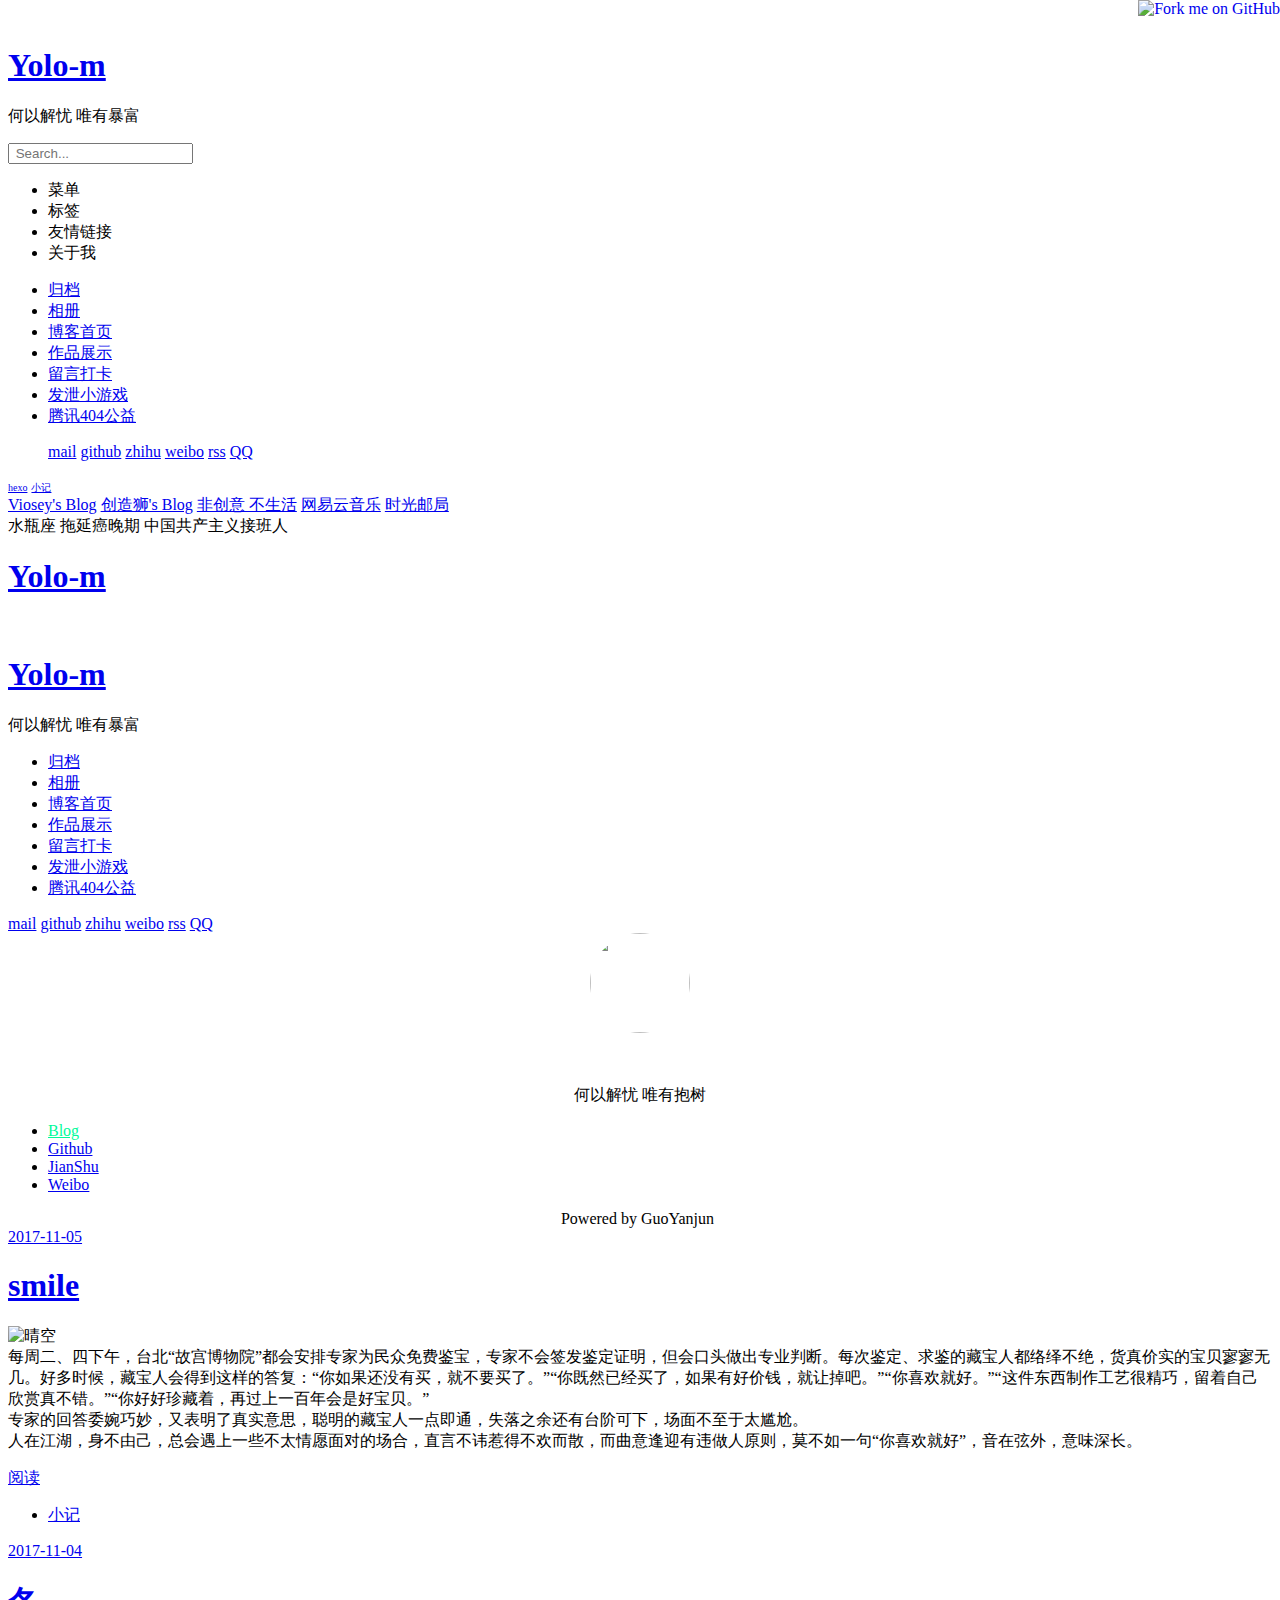
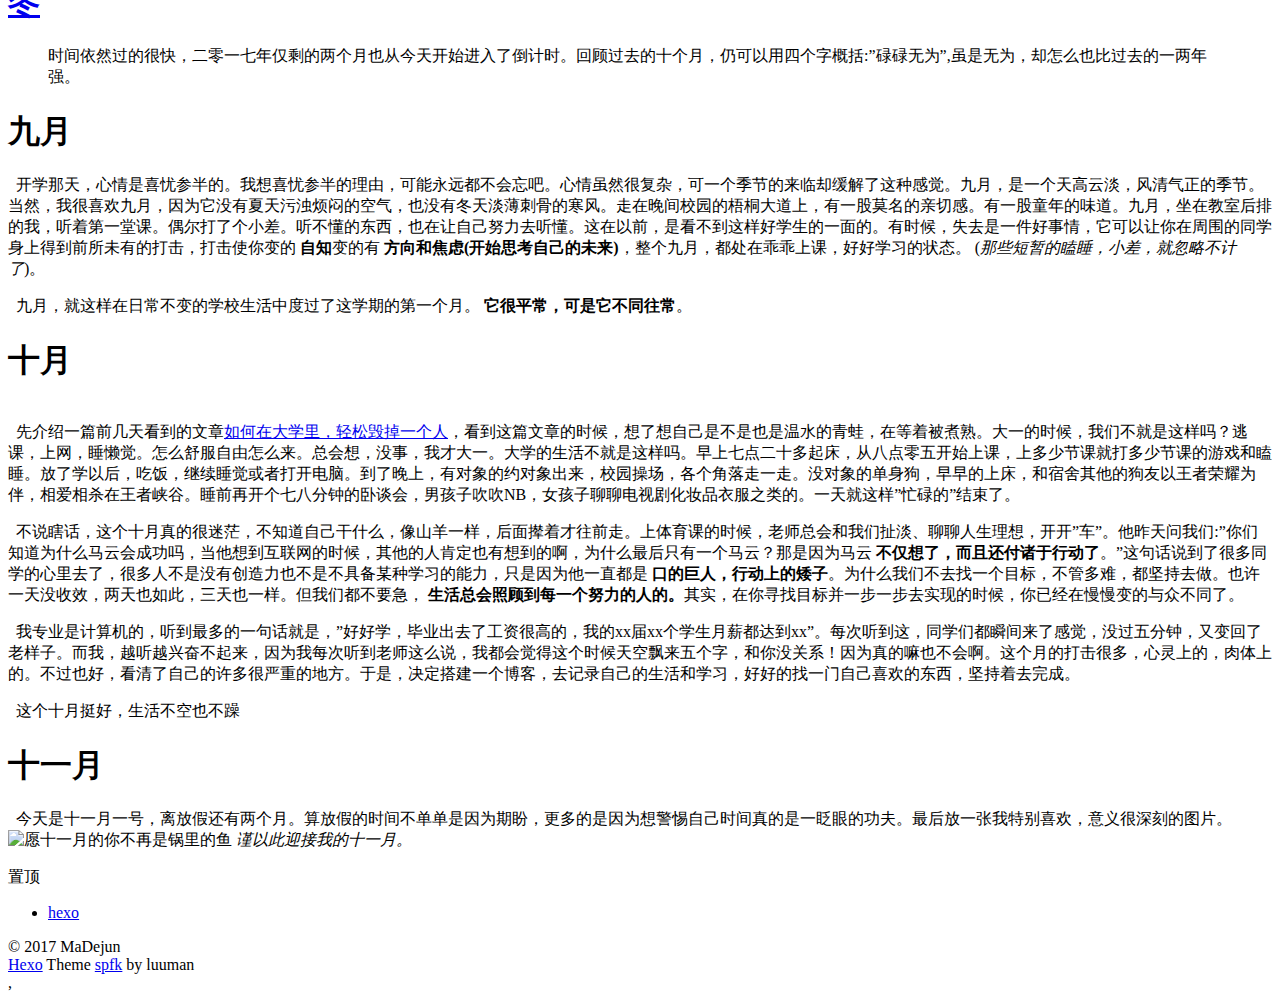
==== index.html @ b73e5fde "Site updated: 2017-11-06 14:10:51" ====
<!DOCTYPE html>
<html>
<head>
  <meta charset="utf-8">
  
  <title>MaDejun</title>
  <meta name="viewport" content="width=device-width, initial-scale=1, maximum-scale=1">
  <meta name="description" content="何以解忧 唯有暴富">
<meta property="og:type" content="website">
<meta property="og:title" content="MaDejun">
<meta property="og:url" content="https://www.madejun.top/index.html">
<meta property="og:site_name" content="MaDejun">
<meta property="og:description" content="何以解忧 唯有暴富">
<meta property="og:locale" content="zh-Hans">
<meta name="twitter:card" content="summary">
<meta name="twitter:title" content="MaDejun">
<meta name="twitter:description" content="何以解忧 唯有暴富">
  
    <link rel="alternative" href="/atom.xml" title="MaDejun" type="application/atom+xml">
  
  
    <link rel="icon" href="/img/favicon1.ico">
  
  
      <link rel="stylesheet" href="//cdn.bootcss.com/animate.css/3.5.0/animate.min.css">
  
  <link rel="stylesheet" href="/css/style.css">
  <link rel="stylesheet" href="/font-awesome/css/font-awesome.min.css">
  <link rel="apple-touch-icon" href="/apple-touch-icon.png">
  
    
    
  
  
      <link rel="stylesheet" href="/fancybox/jquery.fancybox.css">
  
  <!-- 加载特效 -->
    <script src="/js/pace.js"></script>
    <link href="/css/pace/pace-theme-flash.css" rel="stylesheet" />
    
    <style>
    .pace .pace-progress {
        background: #F0E68C; /*进度条颜色*/
        height: 3px;
    }
    .pace .pace-progress-inner {
         box-shadow: 0 0 10px #1E92FB, 0 0 5px     #1E92FB; /*阴影颜色*/
    }
    .pace .pace-activity {
        border-top-color: #1E92FB;    /*上边框颜色*/
        border-left-color: #1E92FB;    /*左边框颜色*/
    }
</style>
   <!-- 检测网络 -->
   <script src="//cdn.bootcss.com/offline-js/0.7.14/offline.min.js"></script>
<link href="//cdn.bootcss.com/offline-js/0.7.14/themes/offline-language-english.css" rel="stylesheet"/>
<link href="//cdn.bootcss.com/offline-js/0.7.14/themes/offline-theme-chrome.css" rel="stylesheet"/>


  <script>

      var yiliaConfig = {
          rootUrl: '/',
          fancybox: true,
          animate: true,
          isHome: true,
          isPost: false,
          isArchive: false,
          isTag: false,
          isCategory: false,
          open_in_new: false
      }
  </script>
</head>
<body>
<script type="text/javascript" src="//7u2ss1.com1.z0.glb.clouddn.com/love.js"></script>
  <div id="container">
    <div class="left-col">
    <div class="overlay"></div>
<div class="intrude-less">
    <header id="header" class="inner">
        <a href="/" class="profilepic">
            
            <img lazy-src="/img/tuzi.jpg" class="js-avatar">
            
        </a>

        <hgroup>
          <h1 class="header-author"><a href="/" title="Hi Yolo-m">Yolo-m</a></h1>
        </hgroup>

        
        <p class="header-subtitle">何以解忧 唯有暴富</p>
        
        




        
            <form>
                <input type="text" class="st-default-search-input search" id="search" placeholder=" Search...">





            </form>
        
        
            <div id="switch-btn" class="switch-btn">
                <div class="icon">
                    <div class="icon-ctn">
                        <div class="icon-wrap icon-house" data-idx="0">
                            <div class="birdhouse"></div>
                            <div class="birdhouse_holes"></div>
                        </div>
                        <div class="icon-wrap icon-ribbon hide" data-idx="1">
                            <div class="ribbon"></div>
                        </div>
                        
                        <div class="icon-wrap icon-link hide" data-idx="2">
                            <div class="loopback_l"></div>
                            <div class="loopback_r"></div>
                        </div>
                        
                       
                        
                        <div class="icon-wrap icon-me hide" data-idx="3">
                            <div class="user"></div>
                            <div class="shoulder"></div>
                        </div>
                        
                       
                    </div>
                    
                </div>
                <div class="tips-box hide">
                    <div class="tips-arrow"></div>
                    <ul class="tips-inner">
                        <li>菜单</li>
                        <li>标签</li>
                        

                        
                        <li>友情链接</li>
                        
                        
                        <li>关于我</li>
                         
                      
                         
                    </ul>
                </div>
            </div>
        

        <div id="switch-area" class="switch-area">
            <div class="switch-wrap">
                <section class="switch-part switch-part1">
                    <nav class="header-menu">
                        <ul>
                        
                            <li><a href="/tags">归档</a></li>
                        
                            <li><a href="/photos">相册</a></li>
                        
                            <li><a href="//www.madejun.top">博客首页</a></li>
                        
                            <li><a href="/archives">作品展示</a></li>
                        
                            <li><a href="/about">留言打卡</a></li>
                        
                            <li><a href="//www.html5tricks.com/demo/jiaoben1144/index.html">发泄小游戏</a></li>
                        
                            <li><a href="/404">腾讯404公益</a></li>
                        
                        </ul>
                    </nav>
                    <nav class="header-nav">
                        <ul class="social">
                            
                                <a class="fl mail" target="_blank" href="http://mail.qq.com/cgi-bin/qm_share?t=qm_mailme&email=1510453254@qq.com" title="mail">mail</a>
                            
                                <a class="fl github" target="_blank" href="//github.com/MaDejun" title="github">github</a>
                            
                                <a class="fl zhihu" target="_blank" href="https://www.zhihu.com" title="zhihu">zhihu</a>
                            
                                <a class="fl weibo" target="_blank" href="//m.weibo.cn/5224927465" title="weibo">weibo</a>
                            
                                <a class="fl rss" target="_blank" href="/atom.xml" title="rss">rss</a>
                            
                                <a class="fl QQ" target="_blank" href="//shang.qq.com/email/stop/email_stop.html?" title="QQ">QQ</a>
                            
                        </ul>
                    </nav>
                </section>
                
                
                <section class="switch-part switch-part2">
                    <div class="widget tagcloud" id="js-tagcloud">
                        <a href="/tags/hexo/" style="font-size: 10px;">hexo</a> <a href="/tags/小记/" style="font-size: 10px;">小记</a>
                    </div>
                </section>
                
                
                
                <section class="switch-part switch-part3">
                    <div id="js-friends">
                    
                      <a target="_blank" class="main-nav-link switch-friends-link" href="https://viosey.com/">Viosey&#39;s Blog</a>
                    
                      <a target="_blank" class="main-nav-link switch-friends-link" href="http://chuangzaoshi.com/">创造狮&#39;s Blog</a>
                    
                      <a target="_blank" class="main-nav-link switch-friends-link" href="http://www.de1919.com/">非创意 不生活</a>
                    
                      <a target="_blank" class="main-nav-link switch-friends-link" href="http://music.163.com/">网易云音乐</a>
                    
                      <a target="_blank" class="main-nav-link switch-friends-link" href="http://hi2future.com/">时光邮局</a>
                    
                    </div>
                </section>
                


                
                
                <section class="switch-part switch-part4">
                
                    <div id="js-aboutme">水瓶座 拖延癌晚期 中国共产主义接班人</div>





</section>

                     
                    
                
            </div>
        </div>
    </header>                
</div>
    <script type="text/javascript">(function(){document.write(unescape('%3Cdiv id="bdcs"%3E%3C/div%3E'));var bdcs = document.createElement('script');bdcs.type = 'text/javascript';bdcs.async = true;bdcs.src = 'http://znsv.baidu.com/customer_search/api/js?sid=969961010667869913' + '&plate_url=' + encodeURIComponent(window.location.href) + '&t=' + Math.ceil(new Date()/3600000);var s = document.getElementsByTagName('script')[0];s.parentNode.insertBefore(bdcs, s);})();</script>
    </div>
    

  <div id="banner"></div>

    <div class="mid-col">

<a href="http://github.com/MaDejun/MaDejun.github.io.git"><img style="position: absolute; top: 0; right: 0; border: 0;" src="https://camo.githubusercontent.com/52760788cde945287fbb584134c4cbc2bc36f904/68747470733a2f2f73332e616d617a6f6e6177732e636f6d2f6769746875622f726962626f6e732f666f726b6d655f72696768745f77686974655f6666666666662e706e67" alt="Fork me on GitHub" data-canonical-src="https://s3.amazonaws.com/github/ribbons/forkme_right_white_ffffff.png"></a>
    
  
      <nav id="mobile-nav">
      <div class="overlay">
          <div class="slider-trigger"></div>
          <h1 class="header-author js-mobile-header hide"><a href="/" title="Me">Yolo-m</a></h1>
      </div>
    <div class="intrude-less">
        <header id="header" class="inner">
            <a href="/" class="profilepic">
                
                    <img lazy-src="/img/tuzi.jpg" class="js-avatar">
                
            </a>
            <hgroup>
              <h1 class="header-author"><a href="/" title="Me">Yolo-m</a></h1>
            </hgroup>
            
            <p class="header-subtitle">何以解忧 唯有暴富</p>
            
            <nav class="header-menu">
                <ul>
                
                    <li><a href="/tags">归档</a></li>
                
                    <li><a href="/photos">相册</a></li>
                
                    <li><a href="//www.madejun.top">博客首页</a></li>
                
                    <li><a href="/archives">作品展示</a></li>
                
                    <li><a href="/about">留言打卡</a></li>
                
                    <li><a href="//www.html5tricks.com/demo/jiaoben1144/index.html">发泄小游戏</a></li>
                
                    <li><a href="/404">腾讯404公益</a></li>
                
                <div class="clearfix"></div>
                </ul>
            </nav>
            <nav class="header-nav">
                <div class="social">
                    
                        <a class="mail" target="_blank" href="http://mail.qq.com/cgi-bin/qm_share?t=qm_mailme&email=1510453254@qq.com" title="mail">mail</a>
                    
                        <a class="github" target="_blank" href="//github.com/MaDejun" title="github">github</a>
                    
                        <a class="zhihu" target="_blank" href="https://www.zhihu.com" title="zhihu">zhihu</a>
                    
                        <a class="weibo" target="_blank" href="//m.weibo.cn/5224927465" title="weibo">weibo</a>
                    
                        <a class="rss" target="_blank" href="/atom.xml" title="rss">rss</a>
                    
                        <a class="QQ" target="_blank" href="//shang.qq.com/email/stop/email_stop.html?" title="QQ">QQ</a>
                    
                </div>
            </nav>
        </header>                
    </div>
</nav>
      <div class="body-wrap"><!DOCTYPE HTML>
<html>

	<head>
		<title>郭艳军的那些事儿</title>
		<link rel="shortcut icon" type="image/x-icon" href="favicon.ico" />
		<meta http-equiv="content-type" content="text/html; charset=utf-8" />
		<meta name="keywords" content="TinyJay, tinyjay, 郭艳军的那些事儿, 郭艳军的博客, 郭艳军, 一月筠, @一月筠" />
		<meta name="description" content="๑۩ﺴ ﺴ۩๑ 透过指尖目视锦瑟流年，邂逅一场繁华的悸动..." />
		<!--加载textillate文字特效库-->
		<link rel="stylesheet" href="assets/animate.css">
		<script src="http://code.jquery.com/jquery-1.9.1.min.js"></script>
		<script src="assets/jquery.lettering.js"></script>
		<script src="jquery.textillate.js"></script>
		<script type="text/javascript">
			$(function() {
				$('.text1').textillate({ in: { effect: 'flipInX' } });
				$('.text3').textillate({
					initialDelay: 9000,
					in: { effect: 'bounceInDown' }
				});
			})
		</script>
		<script>
			(function() {
				var bp = document.createElement('script');
				var curProtocol = window.location.protocol.split(':')[0];
				if(curProtocol === 'https') {
					bp.src = 'https://zz.bdstatic.com/linksubmit/push.js';
				} else {
					bp.src = 'http://push.zhanzhang.baidu.com/push.js';
				}
				var s = document.getElementsByTagName("script")[0];
				s.parentNode.insertBefore(bp, s);
			})();
		</script>
		<!--添加百度统计代码-->
		<script>
        var _hmt = _hmt || [];
        (function() {
            var hm = document.createElement("script");
            hm.src = "https://hm.baidu.com/hm.js?a0de0062ecc8e145d335478668581635";
            var s = document.getElementsByTagName("script")[0]; 
            s.parentNode.insertBefore(hm, s);
        })();
        </script>
		<!--[if lte IE 8]><script src="css/ie/html5shiv.js"></script><![endif]-->
		<script src="js/skel.min.js"></script>
		<script src="js/init.js"></script>
		<noscript>
			<link rel="stylesheet" href="css/skel.css" />
			<link rel="stylesheet" href="css/style.css" />
			<link rel="stylesheet" href="css/style-wide.css" />
			<link rel="stylesheet" href="css/style-noscript.css" />
		</noscript>
		<!--[if lte IE 9]><link rel="stylesheet" href="css/ie/v9.css" /><![endif]-->
		<!--[if lte IE 8]><link rel="stylesheet" href="css/ie/v8.css" /><![endif]-->
	</head>

	<body class="loading">
		<div id="wrapper">
			<div id="bg"></div>
			<div id="overlay"></div>
			<div id="main">
				<!-- Header -->
				<header id="header">
					<div align="center">
						<img src="css/images/portrait.jpg" style="width:100px; height:100px; border-radius:50%; overflow:hidden;" />
					</div>
					<!--<h2>YOLO-M</h2>-->
					<font class="text1" style="text-align: center; text-decoration: none; color: white; font: '微软雅黑'; font-size: 24px;">马德俊</font>
					<p class="text3" align="center">何以解忧 唯有抱树</p>
					<nav>
						<ul>
							<li>
								<a href="http://guoyanjun.top/blog/" class="fa  fa-pencil-square-o" style="color:mediumspringgreen"><span>Blog</span></a>
							</li>
							<li>
								<a href="https://github.com/tinyjay" class="fa fa-github"><span>Github</span></a>
							</li>
							<li>
								<a href="http://www.jianshu.com/u/b13ee6afc1e0" class="fa fa-book"><span>JianShu</span></a>
							</li>
							<li>
								<a href="http://weibo.com/1778140743" class="fa fa-weibo"><span>Weibo</span></a>
							</li>
						</ul>
					</nav>
				</header>
				<footer id="footer">
					<div style="text-align:center;">
						Powered by GuoYanjun
						<span style="float:center; margin-left: 5px;">
							<script type="text/javascript">
							var cnzz_protocol = (("https:" == document.location.protocol) ? " https://" : " http://");
							document.write(unescape("%3Cspan id='cnzz_stat_icon_1261663353'%3E%3C/span%3E%3Cscript src='" + cnzz_protocol + "s4.cnzz.com/z_stat.php%3Fid%3D1261663353%26show%3Dpic' type='text/javascript'%3E%3C/script%3E"));
						   </script>
						</span>
					</div>
				</footer>
			</div>
		</div>
	</body>

</html>


  
    <article id="post-smile" class="article article-type-post" itemscope itemprop="blogPost">
  
    <div class="article-meta">
      <a href="/2017/11/05/smile/" class="article-date">
      <time datetime="2017-11-04T19:43:56.000Z" itemprop="datePublished">2017-11-05</time>
</a>
    </div>
  
 
  <div class="article-inner">
    
      <input type="hidden" class="isFancy" />
    
    
      <header class="article-header">
        
  
    <h1 itemprop="name">
      <a class="article-title" href="/2017/11/05/smile/">smile</a>
    </h1>
  

      </header>
      
    

    <div class="article-entry" itemprop="articleBody">
      
          
          
        <p><img src="/smile/ceco.jpg" alt="晴空"><br>每周二、四下午，台北“故宫博物院”都会安排专家为民众免费鉴宝，专家不会签发鉴定证明，但会口头做出专业判断。每次鉴定、求鉴的藏宝人都络绎不绝，货真价实的宝贝寥寥无几。好多时候，藏宝人会得到这样的答复：“你如果还没有买，就不要买了。”“你既然已经买了，如果有好价钱，就让掉吧。”“你喜欢就好。”“这件东西制作工艺很精巧，留着自己欣赏真不错。”“你好好珍藏着，再过上一百年会是好宝贝。”<br>专家的回答委婉巧妙，又表明了真实意思，聪明的藏宝人一点即通，失落之余还有台阶可下，场面不至于太尴尬。<br>人在江湖，身不由己，总会遇上一些不太情愿面对的场合，直言不讳惹得不欢而散，而曲意逢迎有违做人原则，莫不如一句“你喜欢就好”，音在弦外，意味深长。</p>

      
      
    </div>
    
    <div class="article-info article-info-index">
      
      
    <div class="article-category tagcloud">
    <a class="article-category-link" href="/categories/阅读/">阅读</a>
    </div>


      
    <div class="article-tag tagcloud">
        <ul class="article-tag-list"><li class="article-tag-list-item"><a class="article-tag-list-link" href="/tags/小记/">小记</a></li></ul>
    </div>

      
      <div class="clearfix"></div>
    </div>
    
  </div>
  
</article>









  
    <article id="post-hello-world" class="article article-type-post" itemscope itemprop="blogPost">
  
    <div class="article-meta">
      <a href="/2017/11/04/hello-world/" class="article-date">
      <time datetime="2017-11-04T11:37:39.654Z" itemprop="datePublished">2017-11-04</time>
</a>
    </div>
  
 
  <div class="article-inner">
    
      <input type="hidden" class="isFancy" />
    
    
      <header class="article-header">
        
  
    <h1 itemprop="name">
      <a class="article-title" href="/2017/11/04/hello-world/">冬</a>
    </h1>
  

      </header>
      
    

    <div class="article-entry" itemprop="articleBody">
      
          
          
        <blockquote>
<p> 时间依然过的很快，二零一七年仅剩的两个月也从今天开始进入了倒计时。回顾过去的十个月，仍可以用四个字概括:”碌碌无为”,虽是无为，却怎么也比过去的一两年强。</p>
</blockquote>
<h1 id="九月"><a href="#九月" class="headerlink" title="九月"></a>九月</h1><p>&nbsp;&nbsp;开学那天，心情是喜忧参半的。我想喜忧参半的理由，可能永远都不会忘吧。心情虽然很复杂，可一个季节的来临却缓解了这种感觉。九月，是一个天高云淡，风清气正的季节。当然，我很喜欢九月，因为它没有夏天污浊烦闷的空气，也没有冬天淡薄刺骨的寒风。走在晚间校园的梧桐大道上，有一股莫名的亲切感。有一股童年的味道。九月，坐在教室后排的我，听着第一堂课。偶尔打了个小差。听不懂的东西，也在让自己努力去听懂。这在以前，是看不到这样好学生的一面的。有时候，失去是一件好事情，它可以让你在周围的同学身上得到前所未有的打击，打击使你变的 <strong>自知</strong>变的有 <strong>方向和焦虑(开始思考自己的未来)</strong>，整个九月，都处在乖乖上课，好好学习的状态。 (<em>那些短暂的瞌睡，小差，就忽略不计了</em>)。</p>
<p>&nbsp;&nbsp;九月，就这样在日常不变的学校生活中度过了这学期的第一个月。 <strong>它很平常，可是它不同往常</strong>。</p>
<h1 id="十月"><a href="#十月" class="headerlink" title="十月"></a>十月</h1><p>&nbsp;&nbsp;<img src="http://i4.bvimg.com/567954/64ae23986ae40557t.jpg" alt=""><br>&nbsp;&nbsp;先介绍一篇前几天看到的文章<a href="http://www.jianshu.com/p/3adc067e1fe2" target="_blank" rel="external">如何在大学里，轻松毁掉一个人</a>，看到这篇文章的时候，想了想自己是不是也是温水的青蛙，在等着被煮熟。大一的时候，我们不就是这样吗？逃课，上网，睡懒觉。怎么舒服自由怎么来。总会想，没事，我才大一。大学的生活不就是这样吗。早上七点二十多起床，从八点零五开始上课，上多少节课就打多少节课的游戏和瞌睡。放了学以后，吃饭，继续睡觉或者打开电脑。到了晚上，有对象的约对象出来，校园操场，各个角落走一走。没对象的单身狗，早早的上床，和宿舍其他的狗友以王者荣耀为伴，相爱相杀在王者峡谷。睡前再开个七八分钟的卧谈会，男孩子吹吹NB，女孩子聊聊电视剧化妆品衣服之类的。一天就这样”忙碌的”结束了。</p>
<p>&nbsp;&nbsp;不说瞎话，这个十月真的很迷茫，不知道自己干什么，像山羊一样，后面撵着才往前走。上体育课的时候，老师总会和我们扯淡、聊聊人生理想，开开”车”。他昨天问我们:”你们知道为什么马云会成功吗，当他想到互联网的时候，其他的人肯定也有想到的啊，为什么最后只有一个马云？那是因为马云 <strong>不仅想了，而且还付诸于行动了</strong>。”这句话说到了很多同学的心里去了，很多人不是没有创造力也不是不具备某种学习的能力，只是因为他一直都是 <strong>口的巨人，行动上的矮子</strong>。为什么我们不去找一个目标，不管多难，都坚持去做。也许一天没收效，两天也如此，三天也一样。但我们都不要急， <strong>生活总会照顾到每一个努力的人的。</strong>其实，在你寻找目标并一步一步去实现的时候，你已经在慢慢变的与众不同了。</p>
<p>&nbsp;&nbsp;我专业是计算机的，听到最多的一句话就是，”好好学，毕业出去了工资很高的，我的xx届xx个学生月薪都达到xx”。每次听到这，同学们都瞬间来了感觉，没过五分钟，又变回了老样子。而我，越听越兴奋不起来，因为我每次听到老师这么说，我都会觉得这个时候天空飘来五个字，和你没关系！因为真的嘛也不会啊。这个月的打击很多，心灵上的，肉体上的。不过也好，看清了自己的许多很严重的地方。于是，决定搭建一个博客，去记录自己的生活和学习，好好的找一门自己喜欢的东西，坚持着去完成。</p>
<p>&nbsp;&nbsp;这个十月挺好，生活不空也不躁</p>
<h1 id="十一月"><a href="#十一月" class="headerlink" title="十一月"></a>十一月</h1><p>&nbsp;&nbsp;今天是十一月一号，离放假还有两个月。算放假的时间不单单是因为期盼，更多的是因为想警惕自己时间真的是一眨眼的功夫。最后放一张我特别喜欢，意义很深刻的图片。<img src="http://i2.bvimg.com/567954/18bf2b9ab5bda429t.jpg" alt="愿十一月的你不再是锅里的鱼">  <em>谨以此迎接我的十一月。</em></p>

      
      
    </div>
    
    <div class="article-info article-info-index">
      
        <div class="article-pop-out tagcloud">
          <a class="">置顶</a>
        </div>
      
      

      
    <div class="article-tag tagcloud">
        <ul class="article-tag-list"><li class="article-tag-list-item"><a class="article-tag-list-link" href="/tags/hexo/">hexo</a></li></ul>
    </div>

      
      <div class="clearfix"></div>
    </div>
    
  </div>
  
</article>









  
  

</div>
      <footer id="footer">
<script src="https://api.i-meto.com/music/player.js"></script>

    <div class="outer">
        <div id="footer-info">
            <div class="footer-left">
                &copy; 2017 MaDejun
            </div>
            <div class="footer-right">
                <a href="http://hexo.io/" target="_blank">Hexo</a>  Theme <a href="https://github.com/luuman/hexo-theme-spfk" target="_blank">spfk</a> by luuman
            </div>
        </div>
        
            <div class="visit">
                
                    <span id="busuanzi_container_site_pv" style='display:none'>
                        <span id="site-visit" >贵客到访量: 
                            <span id="busuanzi_value_site_uv"></span>
                        </span>
                    </span>
                
                
                    <span>, </span>
                
                
                    <span id="busuanzi_container_page_pv" style='display:none'>
                        <span id="page-visit">本页阅读量: 
                            <span id="busuanzi_value_page_pv"></span>
                        </span>
                    </span>
                  
                
            </div>
        
    </div>
</footer>

    </div>

    <script src="https://7.url.cn/edu/jslib/comb/require-2.1.6,jquery-1.9.1.min.js"></script>
<script src="/js/main.js"></script>

    <script>
        $(document).ready(function() {
            var backgroundnum = 10;
            var backgroundimg = "url(/background/bg-x.jpg)".replace(/x/gi, Math.ceil(Math.random() * backgroundnum));
            $("#mobile-nav").css({"background-image": backgroundimg,"background-size": "cover","background-position": "center"});
            $(".left-col").css({"background-image": backgroundimg,"background-size": "cover","background-position": "center"});
        })
    </script>





<script>
var _hmt = _hmt || [];
(function() {
  var hm = document.createElement("script");
  hm.src = "https://hm.baidu.com/hm.js?589186f5ff22c8eca44df4da1325eccb";
  var s = document.getElementsByTagName("script")[0]; 
  s.parentNode.insertBefore(hm, s);
})();
</script>


<script type="text/x-mathjax-config">
MathJax.Hub.Config({
    tex2jax: {
        inlineMath: [ ['$','$'], ["\\(","\\)"]  ],
        processEscapes: true,
        skipTags: ['script', 'noscript', 'style', 'textarea', 'pre', 'code']
    }
});

MathJax.Hub.Queue(function() {
    var all = MathJax.Hub.getAllJax(), i;
    for(i=0; i < all.length; i += 1) {
        all[i].SourceElement().parentNode.className += ' has-jax';                 
    }       
});
</script>

<script type="text/javascript" src="https://cdn.mathjax.org/mathjax/latest/MathJax.js?config=TeX-AMS-MML_HTMLorMML">
</script>


<div class="scroll" id="scroll">
    <a href="#"><i class="fa fa-arrow-up"></i></a>
    <a href="#comments"><i class="fa fa-comments-o"></i></a>
    <a href="#footer"><i class="fa fa-arrow-down"></i></a>
</div>
<script>
    $(document).ready(function() {
        if ($("#comments").length < 1) {
            $("#scroll > a:nth-child(2)").hide();
        };
    })
</script>

<script async src="https://dn-lbstatics.qbox.me/busuanzi/2.3/busuanzi.pure.mini.js">
</script>

  <script language="javascript">
    $(function() {
        $("a[title]").each(function() {
            var a = $(this);
            var title = a.attr('title');
            if (title == undefined || title == "") return;
            a.data('title', title).removeAttr('title').hover(

            function() {
                var offset = a.offset();
                $("<div id=\"anchortitlecontainer\"></div>").appendTo($("body")).html(title).css({
                    top: offset.top - a.outerHeight() - 15,
                    left: offset.left + a.outerWidth()/2 + 1
                }).fadeIn(function() {
                    var pop = $(this);
                    setTimeout(function() {
                        pop.remove();
                    }, pop.text().length * 800);
                });
            }, function() {
                $("#anchortitlecontainer").remove();
            });
        });
    });
</script>


    <script type="text/javascript">
      window.onload = function(){
        document.getElementById("search").onclick = function(){
            console.log("search")
            search();
        }
      }
      function search(){
        (function(w,d,t,u,n,s,e){w['SwiftypeObject']=n;w[n]=w[n]||function(){
        (w[n].q=w[n].q||[]).push(arguments);};s=d.createElement(t);
        e=d.getElementsByTagName(t)[0];s.async=1;s.src=u;e.parentNode.insertBefore(s,e);
        })(window,document,'script','//s.swiftypecdn.com/install/v2/st.js','_st');

        _st('install','A1Pz-LKMXbrzcFg2FWi6','2.0.0');
      }
    </script>



  </div>

</body>
</html>
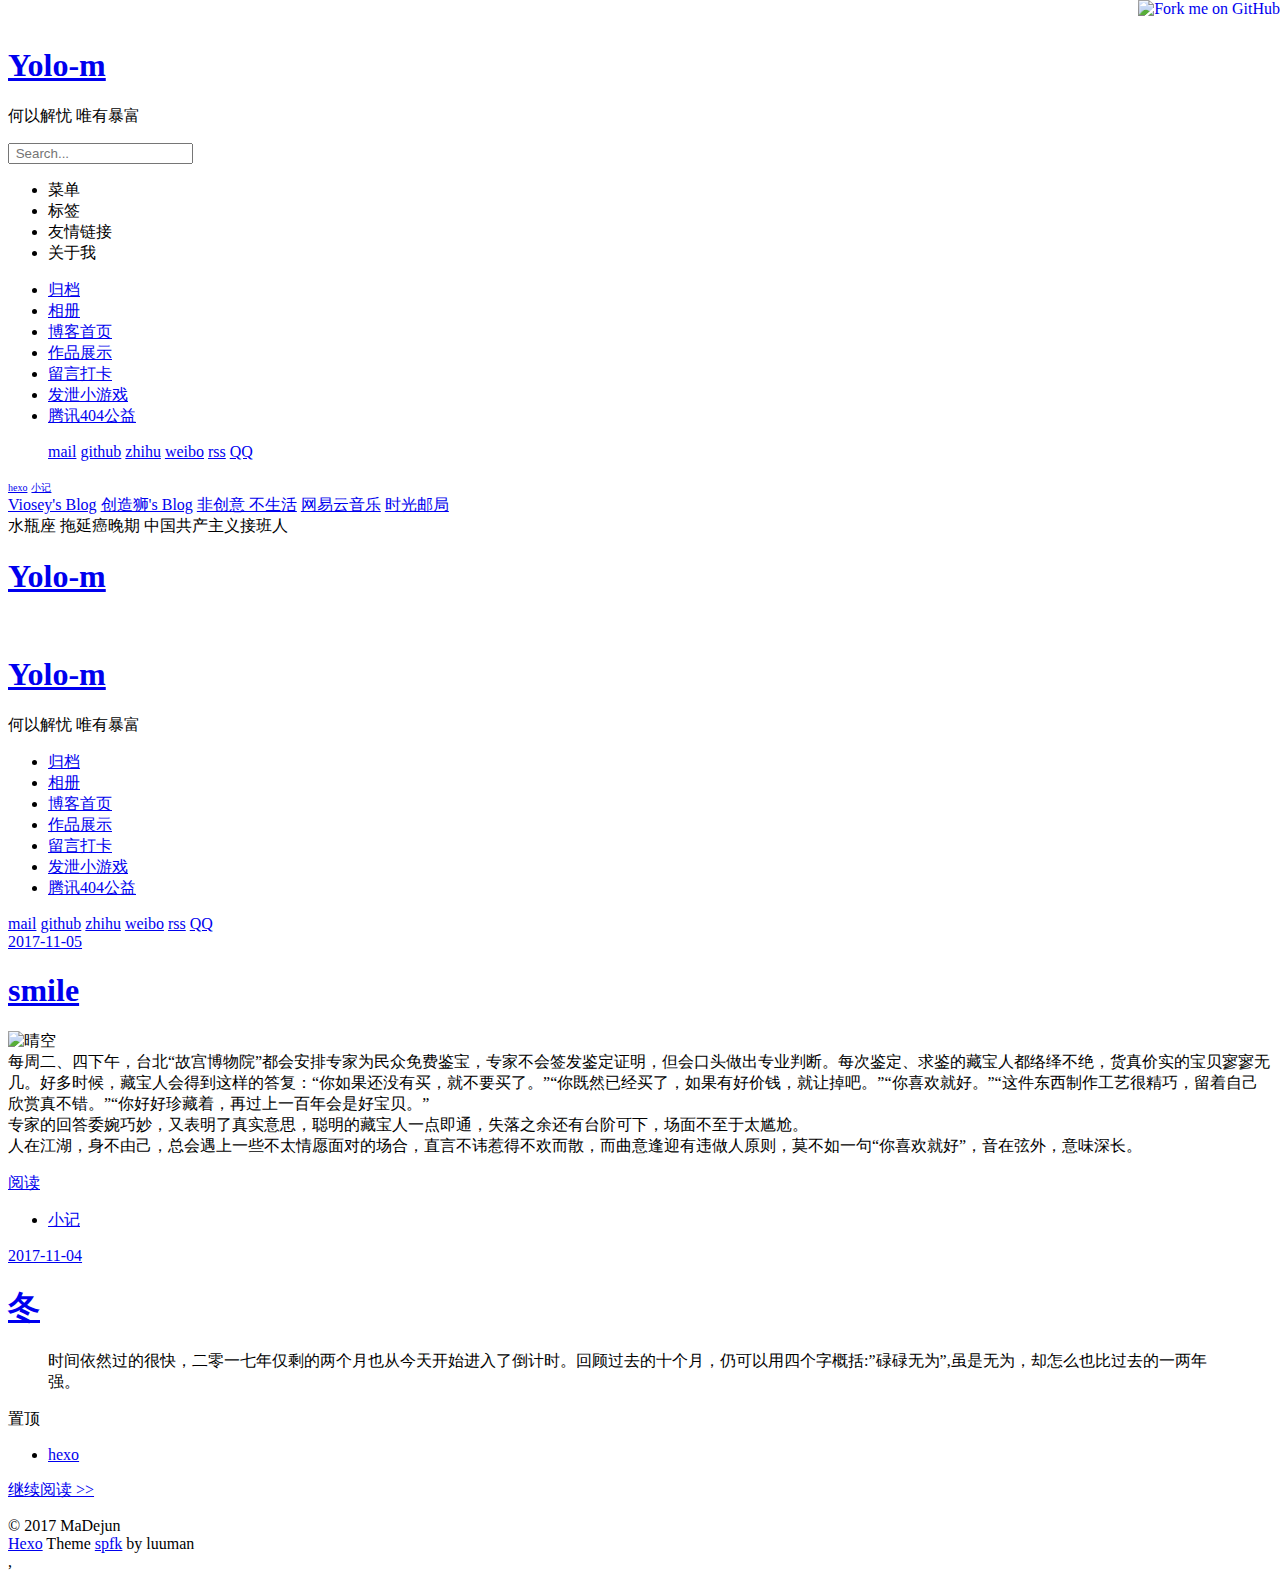
==== commit 755acd52: "Site updated: 2017-11-06 20:59:23" ====
--- a/index.html
+++ b/index.html
@@ -179,6 +179,7 @@
                     </nav>
                     <nav class="header-nav">
                         <ul class="social">
+                       <a class="fa 简书" href="http://www.jianshu.com/u/b13ee6afc1e0" title="简书" target="_blank"></a>
                             
                                 <a class="fl mail" target="_blank" href="http://mail.qq.com/cgi-bin/qm_share?t=qm_mailme&email=1510453254@qq.com" title="mail">mail</a>
                             
@@ -311,113 +312,7 @@
         </header>                
     </div>
 </nav>
-      <div class="body-wrap"><!DOCTYPE HTML>
-<html>
-
-	<head>
-		<title>郭艳军的那些事儿</title>
-		<link rel="shortcut icon" type="image/x-icon" href="favicon.ico" />
-		<meta http-equiv="content-type" content="text/html; charset=utf-8" />
-		<meta name="keywords" content="TinyJay, tinyjay, 郭艳军的那些事儿, 郭艳军的博客, 郭艳军, 一月筠, @一月筠" />
-		<meta name="description" content="๑۩ﺴ ﺴ۩๑ 透过指尖目视锦瑟流年，邂逅一场繁华的悸动..." />
-		<!--加载textillate文字特效库-->
-		<link rel="stylesheet" href="assets/animate.css">
-		<script src="http://code.jquery.com/jquery-1.9.1.min.js"></script>
-		<script src="assets/jquery.lettering.js"></script>
-		<script src="jquery.textillate.js"></script>
-		<script type="text/javascript">
-			$(function() {
-				$('.text1').textillate({ in: { effect: 'flipInX' } });
-				$('.text3').textillate({
-					initialDelay: 9000,
-					in: { effect: 'bounceInDown' }
-				});
-			})
-		</script>
-		<script>
-			(function() {
-				var bp = document.createElement('script');
-				var curProtocol = window.location.protocol.split(':')[0];
-				if(curProtocol === 'https') {
-					bp.src = 'https://zz.bdstatic.com/linksubmit/push.js';
-				} else {
-					bp.src = 'http://push.zhanzhang.baidu.com/push.js';
-				}
-				var s = document.getElementsByTagName("script")[0];
-				s.parentNode.insertBefore(bp, s);
-			})();
-		</script>
-		<!--添加百度统计代码-->
-		<script>
-        var _hmt = _hmt || [];
-        (function() {
-            var hm = document.createElement("script");
-            hm.src = "https://hm.baidu.com/hm.js?a0de0062ecc8e145d335478668581635";
-            var s = document.getElementsByTagName("script")[0]; 
-            s.parentNode.insertBefore(hm, s);
-        })();
-        </script>
-		<!--[if lte IE 8]><script src="css/ie/html5shiv.js"></script><![endif]-->
-		<script src="js/skel.min.js"></script>
-		<script src="js/init.js"></script>
-		<noscript>
-			<link rel="stylesheet" href="css/skel.css" />
-			<link rel="stylesheet" href="css/style.css" />
-			<link rel="stylesheet" href="css/style-wide.css" />
-			<link rel="stylesheet" href="css/style-noscript.css" />
-		</noscript>
-		<!--[if lte IE 9]><link rel="stylesheet" href="css/ie/v9.css" /><![endif]-->
-		<!--[if lte IE 8]><link rel="stylesheet" href="css/ie/v8.css" /><![endif]-->
-	</head>
-
-	<body class="loading">
-		<div id="wrapper">
-			<div id="bg"></div>
-			<div id="overlay"></div>
-			<div id="main">
-				<!-- Header -->
-				<header id="header">
-					<div align="center">
-						<img src="css/images/portrait.jpg" style="width:100px; height:100px; border-radius:50%; overflow:hidden;" />
-					</div>
-					<!--<h2>YOLO-M</h2>-->
-					<font class="text1" style="text-align: center; text-decoration: none; color: white; font: '微软雅黑'; font-size: 24px;">马德俊</font>
-					<p class="text3" align="center">何以解忧 唯有抱树</p>
-					<nav>
-						<ul>
-							<li>
-								<a href="http://guoyanjun.top/blog/" class="fa  fa-pencil-square-o" style="color:mediumspringgreen"><span>Blog</span></a>
-							</li>
-							<li>
-								<a href="https://github.com/tinyjay" class="fa fa-github"><span>Github</span></a>
-							</li>
-							<li>
-								<a href="http://www.jianshu.com/u/b13ee6afc1e0" class="fa fa-book"><span>JianShu</span></a>
-							</li>
-							<li>
-								<a href="http://weibo.com/1778140743" class="fa fa-weibo"><span>Weibo</span></a>
-							</li>
-						</ul>
-					</nav>
-				</header>
-				<footer id="footer">
-					<div style="text-align:center;">
-						Powered by GuoYanjun
-						<span style="float:center; margin-left: 5px;">
-							<script type="text/javascript">
-							var cnzz_protocol = (("https:" == document.location.protocol) ? " https://" : " http://");
-							document.write(unescape("%3Cspan id='cnzz_stat_icon_1261663353'%3E%3C/span%3E%3Cscript src='" + cnzz_protocol + "s4.cnzz.com/z_stat.php%3Fid%3D1261663353%26show%3Dpic' type='text/javascript'%3E%3C/script%3E"));
-						   </script>
-						</span>
-					</div>
-				</footer>
-			</div>
-		</div>
-	</body>
-
-</html>
-
-
+      <div class="body-wrap">
   
     <article id="post-smile" class="article article-type-post" itemscope itemprop="blogPost">
   
@@ -432,6 +327,8 @@
     
       <input type="hidden" class="isFancy" />
     
+
+
     
       <header class="article-header">
         
@@ -442,6 +339,7 @@
   
 
       </header>
+
       
     
 
@@ -498,6 +396,8 @@
     
       <input type="hidden" class="isFancy" />
     
+
+
     
       <header class="article-header">
         
@@ -508,24 +408,17 @@
   
 
       </header>
+
       
     
 
     <div class="article-entry" itemprop="articleBody">
       
           
+              <blockquote>
+<p>时间依然过的很快，二零一七年仅剩的两个月也从今天开始进入了倒计时。回顾过去的十个月，仍可以用四个字概括:”碌碌无为”,虽是无为，却怎么也比过去的一两年强。</p>
+</blockquote>
           
-        <blockquote>
-<p> 时间依然过的很快，二零一七年仅剩的两个月也从今天开始进入了倒计时。回顾过去的十个月，仍可以用四个字概括:”碌碌无为”,虽是无为，却怎么也比过去的一两年强。</p>
-</blockquote>
-<h1 id="九月"><a href="#九月" class="headerlink" title="九月"></a>九月</h1><p>&nbsp;&nbsp;开学那天，心情是喜忧参半的。我想喜忧参半的理由，可能永远都不会忘吧。心情虽然很复杂，可一个季节的来临却缓解了这种感觉。九月，是一个天高云淡，风清气正的季节。当然，我很喜欢九月，因为它没有夏天污浊烦闷的空气，也没有冬天淡薄刺骨的寒风。走在晚间校园的梧桐大道上，有一股莫名的亲切感。有一股童年的味道。九月，坐在教室后排的我，听着第一堂课。偶尔打了个小差。听不懂的东西，也在让自己努力去听懂。这在以前，是看不到这样好学生的一面的。有时候，失去是一件好事情，它可以让你在周围的同学身上得到前所未有的打击，打击使你变的 <strong>自知</strong>变的有 <strong>方向和焦虑(开始思考自己的未来)</strong>，整个九月，都处在乖乖上课，好好学习的状态。 (<em>那些短暂的瞌睡，小差，就忽略不计了</em>)。</p>
-<p>&nbsp;&nbsp;九月，就这样在日常不变的学校生活中度过了这学期的第一个月。 <strong>它很平常，可是它不同往常</strong>。</p>
-<h1 id="十月"><a href="#十月" class="headerlink" title="十月"></a>十月</h1><p>&nbsp;&nbsp;<img src="http://i4.bvimg.com/567954/64ae23986ae40557t.jpg" alt=""><br>&nbsp;&nbsp;先介绍一篇前几天看到的文章<a href="http://www.jianshu.com/p/3adc067e1fe2" target="_blank" rel="external">如何在大学里，轻松毁掉一个人</a>，看到这篇文章的时候，想了想自己是不是也是温水的青蛙，在等着被煮熟。大一的时候，我们不就是这样吗？逃课，上网，睡懒觉。怎么舒服自由怎么来。总会想，没事，我才大一。大学的生活不就是这样吗。早上七点二十多起床，从八点零五开始上课，上多少节课就打多少节课的游戏和瞌睡。放了学以后，吃饭，继续睡觉或者打开电脑。到了晚上，有对象的约对象出来，校园操场，各个角落走一走。没对象的单身狗，早早的上床，和宿舍其他的狗友以王者荣耀为伴，相爱相杀在王者峡谷。睡前再开个七八分钟的卧谈会，男孩子吹吹NB，女孩子聊聊电视剧化妆品衣服之类的。一天就这样”忙碌的”结束了。</p>
-<p>&nbsp;&nbsp;不说瞎话，这个十月真的很迷茫，不知道自己干什么，像山羊一样，后面撵着才往前走。上体育课的时候，老师总会和我们扯淡、聊聊人生理想，开开”车”。他昨天问我们:”你们知道为什么马云会成功吗，当他想到互联网的时候，其他的人肯定也有想到的啊，为什么最后只有一个马云？那是因为马云 <strong>不仅想了，而且还付诸于行动了</strong>。”这句话说到了很多同学的心里去了，很多人不是没有创造力也不是不具备某种学习的能力，只是因为他一直都是 <strong>口的巨人，行动上的矮子</strong>。为什么我们不去找一个目标，不管多难，都坚持去做。也许一天没收效，两天也如此，三天也一样。但我们都不要急， <strong>生活总会照顾到每一个努力的人的。</strong>其实，在你寻找目标并一步一步去实现的时候，你已经在慢慢变的与众不同了。</p>
-<p>&nbsp;&nbsp;我专业是计算机的，听到最多的一句话就是，”好好学，毕业出去了工资很高的，我的xx届xx个学生月薪都达到xx”。每次听到这，同学们都瞬间来了感觉，没过五分钟，又变回了老样子。而我，越听越兴奋不起来，因为我每次听到老师这么说，我都会觉得这个时候天空飘来五个字，和你没关系！因为真的嘛也不会啊。这个月的打击很多，心灵上的，肉体上的。不过也好，看清了自己的许多很严重的地方。于是，决定搭建一个博客，去记录自己的生活和学习，好好的找一门自己喜欢的东西，坚持着去完成。</p>
-<p>&nbsp;&nbsp;这个十月挺好，生活不空也不躁</p>
-<h1 id="十一月"><a href="#十一月" class="headerlink" title="十一月"></a>十一月</h1><p>&nbsp;&nbsp;今天是十一月一号，离放假还有两个月。算放假的时间不单单是因为期盼，更多的是因为想警惕自己时间真的是一眨眼的功夫。最后放一张我特别喜欢，意义很深刻的图片。<img src="http://i2.bvimg.com/567954/18bf2b9ab5bda429t.jpg" alt="愿十一月的你不再是锅里的鱼">  <em>谨以此迎接我的十一月。</em></p>
-
       
       
     </div>
@@ -543,6 +436,10 @@
         <ul class="article-tag-list"><li class="article-tag-list-item"><a class="article-tag-list-link" href="/tags/hexo/">hexo</a></li></ul>
     </div>
 
+      
+        <p class="article-more-link">
+          <a  href="/2017/11/04/hello-world/#more">继续阅读 >></a>
+        </p>
       
       <div class="clearfix"></div>
     </div>
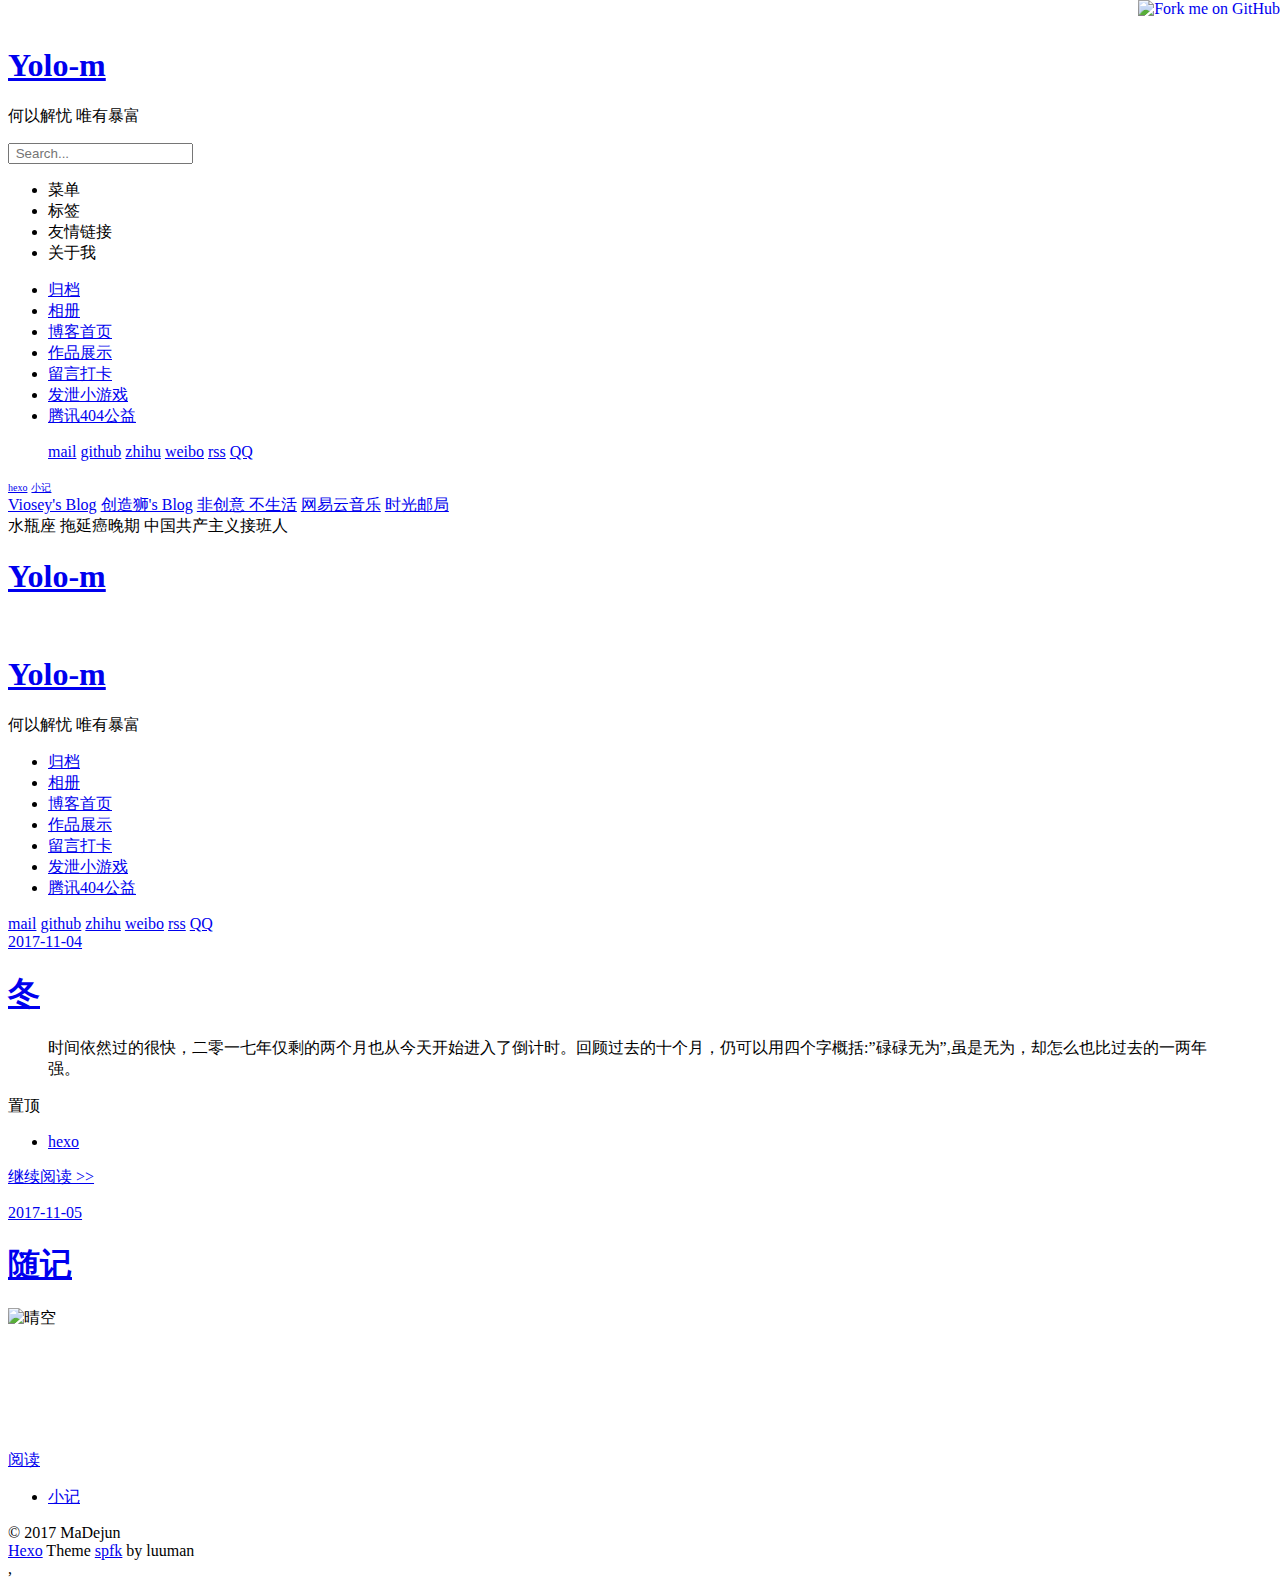
==== commit b68771fc: "Site updated: 2017-11-07 01:04:02" ====
--- a/index.html
+++ b/index.html
@@ -314,75 +314,6 @@
 </nav>
       <div class="body-wrap">
   
-    <article id="post-smile" class="article article-type-post" itemscope itemprop="blogPost">
-  
-    <div class="article-meta">
-      <a href="/2017/11/05/smile/" class="article-date">
-      <time datetime="2017-11-04T19:43:56.000Z" itemprop="datePublished">2017-11-05</time>
-</a>
-    </div>
-  
- 
-  <div class="article-inner">
-    
-      <input type="hidden" class="isFancy" />
-    
-
-
-    
-      <header class="article-header">
-        
-  
-    <h1 itemprop="name">
-      <a class="article-title" href="/2017/11/05/smile/">smile</a>
-    </h1>
-  
-
-      </header>
-
-      
-    
-
-    <div class="article-entry" itemprop="articleBody">
-      
-          
-          
-        <p><img src="/smile/ceco.jpg" alt="晴空"><br>每周二、四下午，台北“故宫博物院”都会安排专家为民众免费鉴宝，专家不会签发鉴定证明，但会口头做出专业判断。每次鉴定、求鉴的藏宝人都络绎不绝，货真价实的宝贝寥寥无几。好多时候，藏宝人会得到这样的答复：“你如果还没有买，就不要买了。”“你既然已经买了，如果有好价钱，就让掉吧。”“你喜欢就好。”“这件东西制作工艺很精巧，留着自己欣赏真不错。”“你好好珍藏着，再过上一百年会是好宝贝。”<br>专家的回答委婉巧妙，又表明了真实意思，聪明的藏宝人一点即通，失落之余还有台阶可下，场面不至于太尴尬。<br>人在江湖，身不由己，总会遇上一些不太情愿面对的场合，直言不讳惹得不欢而散，而曲意逢迎有违做人原则，莫不如一句“你喜欢就好”，音在弦外，意味深长。</p>
-
-      
-      
-    </div>
-    
-    <div class="article-info article-info-index">
-      
-      
-    <div class="article-category tagcloud">
-    <a class="article-category-link" href="/categories/阅读/">阅读</a>
-    </div>
-
-
-      
-    <div class="article-tag tagcloud">
-        <ul class="article-tag-list"><li class="article-tag-list-item"><a class="article-tag-list-link" href="/tags/小记/">小记</a></li></ul>
-    </div>
-
-      
-      <div class="clearfix"></div>
-    </div>
-    
-  </div>
-  
-</article>
-
-
-
-
-
-
-
-
-
-  
     <article id="post-hello-world" class="article article-type-post" itemscope itemprop="blogPost">
   
     <div class="article-meta">
@@ -391,7 +322,8 @@
 </a>
     </div>
   
- 
+
+  
   <div class="article-inner">
     
       <input type="hidden" class="isFancy" />
@@ -440,6 +372,76 @@
         <p class="article-more-link">
           <a  href="/2017/11/04/hello-world/#more">继续阅读 >></a>
         </p>
+      
+      <div class="clearfix"></div>
+    </div>
+    
+  </div>
+  
+</article>
+
+
+
+
+
+
+
+
+
+  
+    <article id="post-smile" class="article article-type-post" itemscope itemprop="blogPost">
+  
+    <div class="article-meta">
+      <a href="/2017/11/05/smile/" class="article-date">
+      <time datetime="2017-11-04T19:43:56.000Z" itemprop="datePublished">2017-11-05</time>
+</a>
+    </div>
+  
+
+  
+  <div class="article-inner">
+    
+      <input type="hidden" class="isFancy" />
+    
+
+
+    
+      <header class="article-header">
+        
+  
+    <h1 itemprop="name">
+      <a class="article-title" href="/2017/11/05/smile/">随记</a>
+    </h1>
+  
+
+      </header>
+
+      
+    
+
+    <div class="article-entry" itemprop="articleBody">
+      
+          
+          
+        <p><img src="/img/tuzi.jpg" alt="晴空"><br>  <font color="white">  每周二、四下午，台北“故宫博物院”都会安排专家为民众免费鉴宝，专家不会签发鉴定证明，但会口头做出专业判断。每次鉴定、求鉴的藏宝人都络绎不绝，货真价实的宝贝寥寥无几。好多时候，藏宝人会得到这样的答复：“你如果还没有买，就不要买了。”“你既然已经买了，如果有好价钱，就让掉吧。”“你喜欢就好。”“这件东西制作工艺很精巧，留着自己欣赏真不错。”“你好好珍藏着，再过上一百年会是好宝贝。”<br>专家的回答委婉巧妙，又表明了真实意思，聪明的藏宝人一点即通，失落之余还有台阶可下，场面不至于太尴尬。<br>人在江湖，身不由己，总会遇上一些不太情愿面对的场合，直言不讳惹得不欢而散，而曲意逢迎有违做人原则，莫不如一句“你喜欢就好”，音在弦外，意味深长。</font></p>
+
+      
+      
+    </div>
+    
+    <div class="article-info article-info-index">
+      
+      
+    <div class="article-category tagcloud">
+    <a class="article-category-link" href="/categories/阅读/">阅读</a>
+    </div>
+
+
+      
+    <div class="article-tag tagcloud">
+        <ul class="article-tag-list"><li class="article-tag-list-item"><a class="article-tag-list-link" href="/tags/小记/">小记</a></li></ul>
+    </div>
+
       
       <div class="clearfix"></div>
     </div>
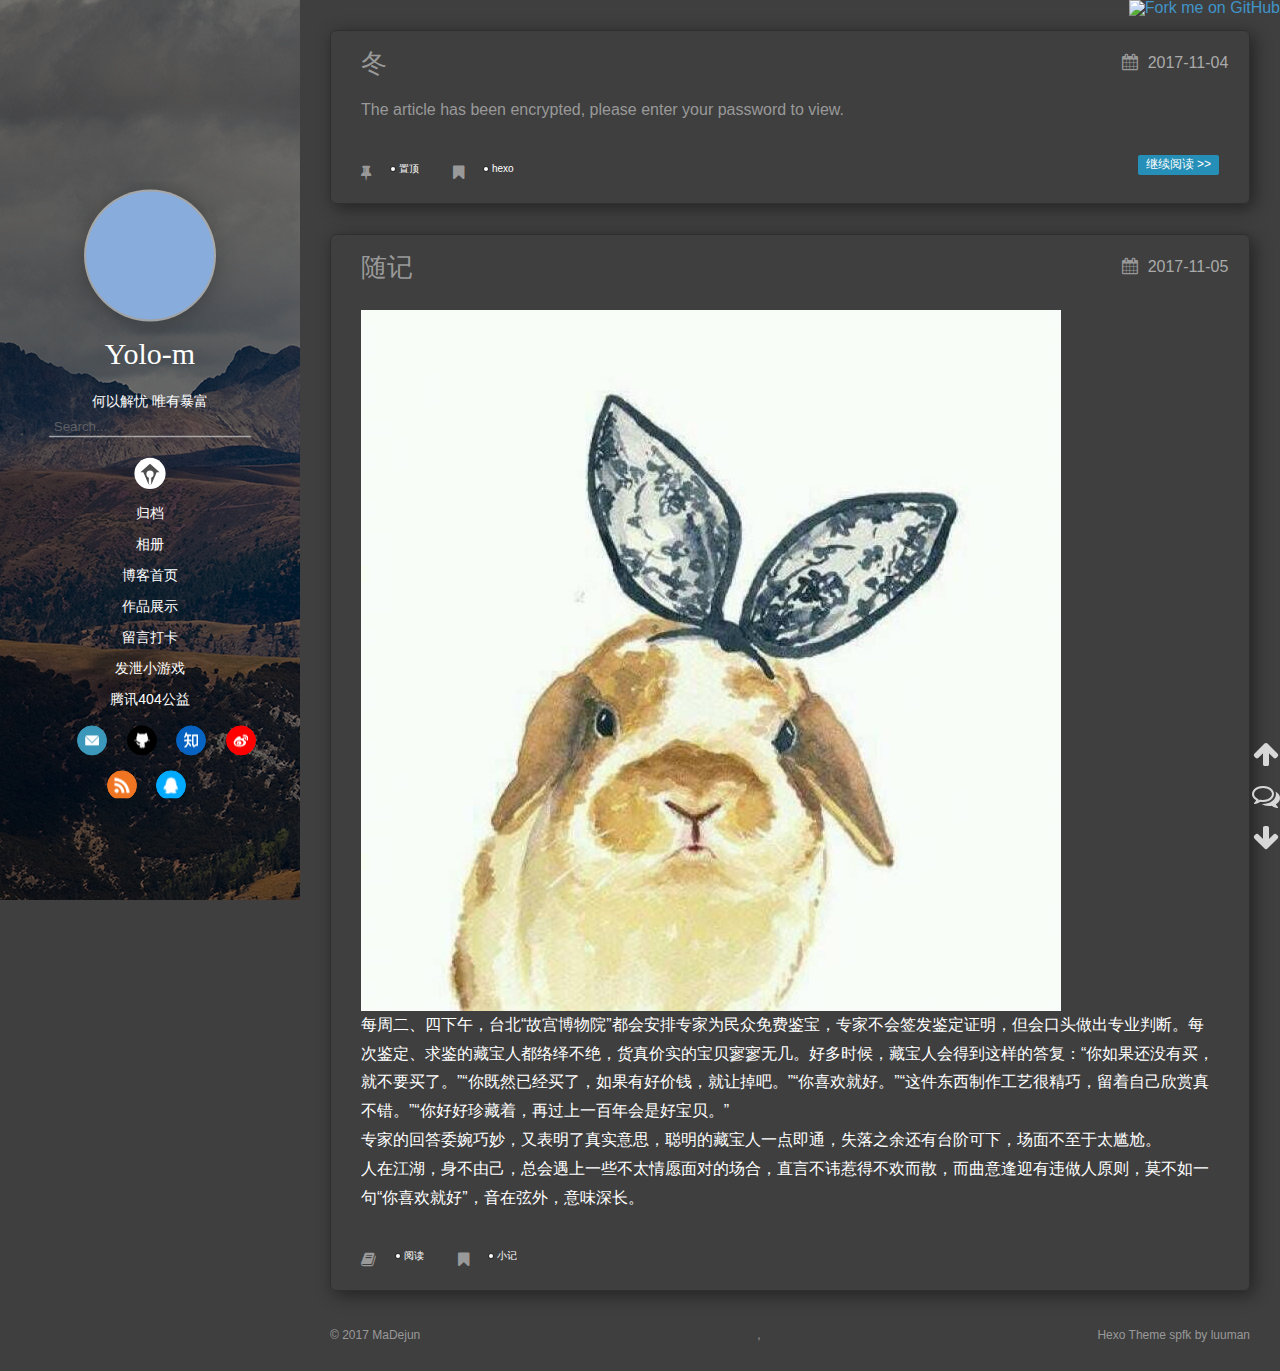
==== commit bea3d3c4: "Merge branch 'master' of github.com:MaDejun/MaDejun" ====
--- a/index.html
+++ b/index.html
@@ -347,9 +347,7 @@
     <div class="article-entry" itemprop="articleBody">
       
           
-              <blockquote>
-<p>时间依然过的很快，二零一七年仅剩的两个月也从今天开始进入了倒计时。回顾过去的十个月，仍可以用四个字概括:”碌碌无为”,虽是无为，却怎么也比过去的一两年强。</p>
-</blockquote>
+              The article has been encrypted, please enter your password to view.<br>
           
       
       
--- a/css/style.css
+++ b/css/style.css
@@ -0,0 +1,5103 @@
+body {
+  width: 100%;
+}
+body:before,
+body:after {
+  content: "";
+  display: table;
+}
+body:after {
+  clear: both;
+}
+@font-face {
+  font-family: 'FontAwesome';
+  src: url("fonts/fontawesome-webfont.eot");
+  src: url("fonts/fontawesome-webfont.eot?#iefix") format("embedded-opentype"), url("fonts/fontawesome-webfont.woff") format("woff"), url("fonts/fontawesome-webfont.ttf") format("truetype"), url("fonts/fontawesome-webfont.svgz#FontAwesomeRegular") format("svg"), url("fonts/fontawesome-webfont.svg#FontAwesomeRegular") format("svg");
+  font-weight: normal;
+  font-style: normal;
+}
+html,
+body,
+div,
+span,
+applet,
+object,
+iframe,
+h1,
+h2,
+h3,
+h4,
+h5,
+h6,
+p,
+blockquote,
+pre,
+a,
+abbr,
+acronym,
+address,
+big,
+cite,
+code,
+del,
+dfn,
+em,
+img,
+ins,
+kbd,
+q,
+s,
+samp,
+small,
+strike,
+strong,
+sub,
+sup,
+tt,
+var,
+dl,
+dt,
+dd,
+ol,
+ul,
+li,
+fieldset,
+form,
+label,
+legend,
+table,
+caption,
+tbody,
+tfoot,
+thead,
+tr,
+th,
+td {
+  margin: 0;
+  padding: 0;
+  border: 0;
+  outline: 0;
+  font-weight: inherit;
+  font-style: inherit;
+  font-family: inherit;
+  font-size: 100%;
+  vertical-align: baseline;
+}
+body {
+  line-height: 1;
+  color: #000;
+  background: #fff;
+}
+ol,
+ul {
+  list-style: none;
+}
+table {
+  border-collapse: separate;
+  border-spacing: 0;
+  vertical-align: middle;
+}
+caption,
+th,
+td {
+  text-align: left;
+  font-weight: normal;
+  vertical-align: middle;
+}
+a img {
+  border: none;
+}
+ol {
+  list-style: decimal;
+  padding-left: 20px;
+}
+ul {
+  list-style: none;
+}
+input,
+button {
+  margin: 0;
+  padding: 0;
+}
+input::-moz-focus-inner,
+button::-moz-focus-inner {
+  border: 0;
+  padding: 0;
+}
+@font-face {
+  font-family: FontAwesome;
+  font-style: normal;
+  font-weight: normal;
+  src: url("font-awesome/fonts/fontawesome-webfont.eot?v=#4.5.0");
+  src: url("font-awesome/fonts/fontawesome-webfont.eot?#iefix&v=#4.5.0") format("embedded-opentype"), url("font-awesome/fonts/fontawesome-webfont.woff?v=#4.5.0") format("woff"), url("font-awesome/fonts/fontawesome-webfont.ttf?v=#4.5.0") format("truetype"), url("font-awesome/fonts/fontawesome-webfont.svg#fontawesomeregular?v=#4.5.0") format("svg");
+}
+html,
+body,
+#container {
+  height: 100%;
+}
+body {
+  font-family: "微软雅黑", 'Microsoft JhengHei', Tahoma, Helvetica, Arial, "\5b8b\4f53", sans-serif;
+  font-size: 16px;
+  background: #3f3f3f;
+  color: #999;
+  -webkit-overflow-scrolling: touch;
+}
+::selection {
+  color: #fff;
+  background: #4094c7;
+}
+h2,
+h3,
+h4,
+h5,
+h6 {
+  font-family: Times, Georgia, serif, "Microsoft YaHei", "Hiragino Sans GB", "WenQuanYi Micro Hei", sans-serif;
+}
+h1,
+h2,
+h3 {
+  display: block;
+}
+h1 {
+  font-size: 1.5em;
+  font-family: "Segoe UI", "Lucida Grande", Verdana, "Helvetica Neue", Arial, sans-serif, "Microsoft YaHei", "Hiragino Sans GB", "WenQuanYi Micro Hei", sans-serif;
+}
+h2 {
+  font-size: 1.3em;
+}
+h3 {
+  font-size: 1.1em;
+}
+h4,
+h5,
+h6 {
+  font-size: 1em;
+}
+a {
+  text-decoration: none;
+  outline-width: 0;
+  color: #4094c7;
+  outline: none;
+}
+.alignleft {
+  float: left;
+}
+.alignright {
+  float: right;
+}
+.clearfix {
+  *zoom: 1;
+}
+.clearfix:after {
+  content: "";
+  display: table;
+  clear: both;
+}
+.inner {
+  width: 1000px;
+  margin: 0 auto;
+}
+.hide {
+  display: none;
+}
+@media screen and (max-width: 1040px) {
+  .inner {
+    width: 100%;
+  }
+}
+#container {
+  position: relative;
+  min-height: 100%;
+}
+#container #mobile-nav {
+  display: none;
+  background: url("../img/bg.jpg") #515457;
+  -webkit-background-size: cover;
+  -moz-background-size: cover;
+  background-size: cover;
+}
+#container #mobile-nav .overlay {
+  height: 110px;
+  position: absolute;
+  background: #4d4d4d;
+}
+#container #mobile-nav .overlay.fixed {
+  position: fixed;
+  height: 42px;
+  z-index: 99;
+}
+#container #mobile-nav .intrude-less {
+  background-color: rgba(0,0,0,0.34);
+}
+#container #mobile-nav #header {
+  padding: 10px 0 0 0;
+}
+#container #mobile-nav #header .profilepic {
+  display: block;
+  position: relative;
+  z-index: 100;
+}
+#container #mobile-nav #header .header-menu {
+  height: auto;
+  margin: 10px;
+}
+#container #mobile-nav #header .header-menu ul {
+  text-align: center;
+  cursor: default;
+}
+#container #mobile-nav #header .header-menu li {
+  display: inline-block;
+  margin: 3px;
+}
+#container .left-col {
+  background: url("../img/bg.jpg") #515457;
+  width: 300px;
+  position: fixed;
+  opacity: 1;
+  -webkit-transition: all 0.2s ease-in;
+  -moz-transition: all 0.2s ease-in;
+  -ms-transition: all 0.2s ease-in;
+  transition: all 0.2s ease-in;
+  height: 100%;
+}
+#container .left-col .overlay {
+  width: 100%;
+  height: 100%;
+  background-color: rgba(0,0,0,0.75);
+  position: absolute;
+  opacity: 0.7;
+  z-index: -1;
+}
+#container .left-col .intrude-less {
+  width: 98%;
+  padding-top: 10px;
+  text-align: center;
+  margin: 40px auto 0;
+  overflow: auto;
+  position: absolute;
+  left: 50%;
+  top: 50%;
+  -webkit-transform: translate(-50%, -50%);
+  -moz-transform: translate(-50%, -50%);
+  -o-transform: translate(-50%, -50%);
+  -ms-transform: translate(-50%, -50%);
+  -webkit-transform: translate(-50%, -50%);
+  -moz-transform: translate(-50%, -50%);
+  -ms-transform: translate(-50%, -50%);
+  transform: translate(-50%, -50%);
+}
+#container .mid-col {
+  position: absolute;
+  right: 0;
+  min-height: 100%;
+  left: 300px;
+  width: auto;
+  overflow: hidden;
+}
+@media screen and (max-width: 800px) {
+  #container .left-col {
+    display: none;
+  }
+  #container .mid-col {
+    left: 0;
+  }
+  #container #header .header-nav {
+    position: relative;
+  }
+  #container .header-author.fixed {
+    position: fixed;
+    top: -20px;
+    padding-top: 7px;
+    height: 39px;
+    width: 100%;
+    background-color: #444;
+    color: #fff;
+  }
+  #container .overlay .slider-trigger {
+    position: absolute;
+    z-index: 101;
+    bottom: 0;
+    left: 0;
+    width: 42px;
+    height: 42px;
+  }
+  #container .overlay .slider-trigger:hover {
+    background: #444;
+  }
+  #container .overlay .slider-trigger:before {
+    color: #ddd;
+    content: "\f00b";
+    font: 16px FontAwesome;
+    width: 16px;
+    height: 16px;
+    margin-left: 9px;
+    margin-top: 14px;
+    display: block;
+  }
+  #container .article-header {
+    padding: 5px 20px;
+  }
+  #container .article-header h1 {
+    margin-bottom: 0;
+  }
+  #container .header-subtitle {
+    padding: 0 24px;
+  }
+  #container .article-info-index.article-info {
+    padding-top: 10px;
+    margin: 0 20px;
+  }
+  #container .article-info-post.article-info {
+    margin: 0 20px;
+    padding-top: 10px;
+    border: none;
+  }
+  #container .article-more-link {
+    margin-top: 20px;
+    float: left;
+  }
+  #container #viewer-box .viewer-box-l {
+    font-size: 14px;
+  }
+  #container .article {
+    margin: 10px;
+    font-size: 14px;
+  }
+  #container .article .article-entry {
+    padding: 0 20px 0 20px;
+  }
+  #container .article .article-title {
+    font-size: 18px;
+    padding-right: 96px;
+    display: block;
+    margin: 0;
+    text-overflow: ellipsis;
+    white-space: nowrap;
+    overflow: hidden;
+  }
+  #container .article .article-meta {
+    width: auto;
+    height: 30px;
+    margin-top: -8px;
+    padding-right: 10px;
+    position: ralative;
+  }
+  #container .article .article-meta .article-date {
+    font-size: 12px;
+    border-radius: 0;
+    color: #666;
+    background: none;
+    height: auto;
+    padding: 0;
+    margin: 0;
+    width: 100%;
+    text-align: left;
+    margin-left: 10px;
+  }
+  #container .article .article-meta .article-date time {
+    width: auto;
+    float: right;
+    margin-right: 10px;
+  }
+  #container .article .article-meta .article-tag-list {
+    margin-top: 7px;
+    position: absolute;
+    right: 10px;
+    top: 0;
+  }
+  #container .article .article-meta .article-tag-list:before {
+    float: left;
+    margin-top: 1px;
+    left: 0;
+  }
+  #container .article .article-meta .article-tag-list .article-tag-list-item {
+    float: left;
+    padding-left: 0;
+    width: auto;
+    max-width: 83px;
+  }
+  #container .article .article-meta .article-category {
+    margin-top: 7px;
+    position: absolute;
+    right: 10px;
+    top: -30px;
+  }
+  #container .article .article-meta .article-category:before {
+    float: left;
+    margin-top: 1px;
+    left: 15px;
+  }
+  #container .article .article-meta .article-category .article-category-link {
+    max-width: 83px;
+    width: auto;
+    padding-left: 10px;
+  }
+  #container .article .article-nav-link-wrap {
+    margin: 5px 0;
+  }
+  #container .article .article-nav-link-wrap strong {
+    float: left;
+    margin-right: 5px;
+  }
+  #container .article #article-nav-older {
+    float: none;
+    display: block;
+  }
+  #container .share {
+    padding: 3px 10px;
+  }
+  #container .duoshuo {
+    padding: 0 13px;
+  }
+  #container #disqus_thread {
+    padding: 0 13px;
+  }
+  #container #mobile-nav {
+    display: block;
+  }
+  #container #page-nav .extend {
+    opacity: 1;
+  }
+  #container .instagram .open-ins {
+    left: 2px;
+    top: -30px;
+    color: #aaa;
+  }
+  #container .info-on-right {
+    float: initial;
+  }
+  #container .archives-wrap {
+    margin: 10px 10px 0px;
+    padding: 10px;
+  }
+  #container .archives-wrap .archive-article-title {
+    font-size: 14px;
+  }
+  #container .archives-wrap .archive-year-wrap {
+    position: relative;
+    padding: 0 0 0 0;
+  }
+  #container .archives-wrap .archive-year-wrap a {
+    padding: 0 0 0 0;
+  }
+  #container .archives-wrap .article-meta .archive-article-date {
+    font-size: 12px;
+    margin-right: 10px;
+    margin-top: -5px;
+  }
+  #container .archives-wrap .article-meta .article-tag-list-link {
+    font-size: 12px;
+  }
+  #container .archives .archive-article {
+    padding: 10px 0;
+    margin-left: 0;
+  }
+  #container #footer {
+    bottom: 10px;
+  }
+  #container #footer .footer-left {
+    float: initial;
+    margin-bottom: 10px;
+  }
+  #container #footer .footer-right {
+    float: initial;
+    margin-bottom: 10px;
+  }
+  #container #container .visit {
+    margin-top: 1em;
+  }
+  #container #tocButton {
+    z-index: 100;
+    position: fixed;
+    width: 71px;
+    height: 29px;
+    left: 2px;
+    top: auto;
+    bottom: 5px;
+    border: none;
+    padding: 0.2em 0.4em;
+    border-radius: 6px;
+    background-color: #ee6252;
+    font-size: 14px;
+    text-align: center;
+    color: #fff;
+  }
+  #container .toc-article {
+    display: none;
+    z-index: 99;
+    left: 0;
+    height: auto;
+    width: auto;
+    bottom: 22px;
+    overflow: auto;
+    margin-left: 6px;
+    background: #3f3f3f;
+    font-size: 0.9rem;
+    line-height: 1.5em;
+    padding: 0.3rem;
+    border: 1px solid #080808;
+  }
+  #container .toc-article .toc-title {
+    display: none;
+  }
+  #container .toc-article .toc {
+    padding: 0.5em;
+  }
+  #container .toc-article ol {
+    margin: 0;
+    padding: 0.5em;
+    border-radius: 5px;
+  }
+  #container .toc-article ol ol {
+    padding: 0.1em 0;
+    padding-left: 1.2em;
+  }
+  #container .toc-article a {
+    color: #767676;
+  }
+  #container .scroll {
+    bottom: 0;
+  }
+  #container .scroll a {
+    background-color: rgba(63,63,63,0);
+  }
+  #container .hide-labels {
+    position: fixed;
+    left: 42px;
+    top: 78px;
+    color: #999;
+    opacity: 0.6;
+  }
+  #container .hide-labels:hover {
+    color: none;
+    opacity: 1;
+  }
+  #container #post-nav-button {
+    display: none;
+  }
+  #container .ua {
+    display: none !important;
+  }
+  #container #header .social li:nth-child(5n) {
+    margin-right: 3px;
+  }
+  #container .bdshare-button-style2-24 {
+    width: 289px;
+    margin: auto;
+  }
+  #container .bdshare-button-style2-24 .fx {
+    color: #999;
+    padding: 0;
+    margin: 6px;
+    height: 54px;
+    display: inline-block;
+    font: normal normal normal 30px/1 FontAwesome;
+    background: none;
+    text-rendering: auto;
+    -webkit-font-smoothing: antialiased;
+    -moz-osx-font-smoothing: grayscale;
+  }
+  #container .bdshare-button-style2-24 .fx:hover {
+    color: #fff;
+    opacity: 1;
+  }
+}
+.header-author {
+  text-align: center;
+  margin: 0.67em 0;
+  font-family: Roboto, "Roboto", serif;
+  font-size: 30px;
+  color: #fff;
+  -webkit-transition: 0.3s;
+  -moz-transition: 0.3s;
+  -ms-transition: 0.3s;
+  transition: 0.3s;
+}
+#header {
+  width: 100%;
+}
+#header a {
+  color: #fff;
+}
+#header a:hover {
+  color: #4d4d4d;
+}
+#header .profilepic {
+  text-align: center;
+  display: block;
+  -webkit-box-shadow: 0 0 0 2px rgba(255,255,255,0.5), 0px 2px 20px 3px rgba(0,0,0,0.25);
+  box-shadow: 0 0 0 2px rgba(255,255,255,0.5), 0px 2px 20px 3px rgba(0,0,0,0.25);
+  border-radius: 300px;
+  width: 128px;
+  height: 128px;
+  margin: 0 auto;
+  position: relative;
+  overflow: hidden;
+  background: #88acdb;
+  -webkit-transition: all 0.2s ease-in;
+  display: -webkit-box;
+  -webkit-box-orient: horizontal;
+  -webkit-box-pack: center;
+  -webkit-box-align: center;
+  text-align: center;
+}
+#header .profilepic img {
+  width: 20%;
+  height: 20%;
+  border-radius: 300px;
+  opacity: 0;
+  -webkit-transition: all 0.2s ease-in;
+}
+#header .profilepic img.show {
+  width: 100%;
+  height: 100%;
+  opacity: 1;
+}
+#header .profilepic:hover {
+  -webkit-animation: hinge 1s linear;
+  -webkit-animation: hinge 1s linear;
+  -moz-animation: hinge 1s linear;
+  -ms-animation: hinge 1s linear;
+  animation: hinge 1s linear;
+}
+@-webkit-keyframes hinge {
+  0% {
+    -webkit-transform: scale(1.2, 0.8);
+  }
+  1% {
+    -webkit-transform: scale(1.18, 0.82);
+  }
+  2% {
+    -webkit-transform: scale(1.16, 0.84);
+  }
+  3% {
+    -webkit-transform: scale(1.13, 0.87);
+  }
+  4% {
+    -webkit-transform: scale(1.1, 0.9);
+  }
+  5% {
+    -webkit-transform: scale(1.07, 0.93);
+  }
+  6% {
+    -webkit-transform: scale(1.04, 0.96);
+  }
+  7% {
+    -webkit-transform: scale(1.01, 0.99);
+  }
+  8% {
+    -webkit-transform: scale(0.99, 1.01);
+  }
+  9% {
+    -webkit-transform: scale(0.97, 1.03);
+  }
+  10% {
+    -webkit-transform: scale(0.95, 1.05);
+  }
+  11% {
+    -webkit-transform: scale(0.94, 1.06);
+  }
+  12% {
+    -webkit-transform: scale(0.93, 1.07);
+  }
+  13% {
+    -webkit-transform: scale(0.93, 1.07);
+  }
+  14% {
+    -webkit-transform: scale(0.93, 1.07);
+  }
+  15% {
+    -webkit-transform: scale(0.93, 1.07);
+  }
+  16% {
+    -webkit-transform: scale(0.94, 1.06);
+  }
+  17% {
+    -webkit-transform: scale(0.94, 1.06);
+  }
+  18% {
+    -webkit-transform: scale(0.95, 1.05);
+  }
+  19% {
+    -webkit-transform: scale(0.96, 1.04);
+  }
+  20% {
+    -webkit-transform: scale(0.98, 1.02);
+  }
+  21% {
+    -webkit-transform: scale(0.99, 1.01);
+  }
+  22% {
+    -webkit-transform: scale(1, 1);
+  }
+  23% {
+    -webkit-transform: scale(1, 1);
+  }
+  24% {
+    -webkit-transform: scale(1.01, 0.99);
+  }
+  25% {
+    -webkit-transform: scale(1.02, 0.98);
+  }
+  26% {
+    -webkit-transform: scale(1.02, 0.98);
+  }
+  27% {
+    -webkit-transform: scale(1.02, 0.98);
+  }
+  28% {
+    -webkit-transform: scale(1.03, 0.97);
+  }
+  29% {
+    -webkit-transform: scale(1.03, 0.97);
+  }
+  30% {
+    -webkit-transform: scale(1.02, 0.98);
+  }
+  31% {
+    -webkit-transform: scale(1.02, 0.98);
+  }
+  32% {
+    -webkit-transform: scale(1.02, 0.98);
+  }
+  33% {
+    -webkit-transform: scale(1.02, 0.98);
+  }
+  34% {
+    -webkit-transform: scale(1.01, 0.99);
+  }
+  35% {
+    -webkit-transform: scale(1.01, 0.99);
+  }
+  36% {
+    -webkit-transform: scale(1.01, 0.99);
+  }
+  37% {
+    -webkit-transform: scale(1, 1);
+  }
+  38% {
+    -webkit-transform: scale(1, 1);
+  }
+  39% {
+    -webkit-transform: scale(1, 1);
+  }
+  40% {
+    -webkit-transform: scale(0.99, 1.01);
+  }
+  41% {
+    -webkit-transform: scale(0.99, 1.01);
+  }
+  42% {
+    -webkit-transform: scale(0.99, 1.01);
+  }
+  43% {
+    -webkit-transform: scale(0.99, 1.01);
+  }
+  44% {
+    -webkit-transform: scale(0.99, 1.01);
+  }
+  45% {
+    -webkit-transform: scale(0.99, 1.01);
+  }
+  46% {
+    -webkit-transform: scale(0.99, 1.01);
+  }
+  47% {
+    -webkit-transform: scale(0.99, 1.01);
+  }
+  48% {
+    -webkit-transform: scale(0.99, 1.01);
+  }
+  49% {
+    -webkit-transform: scale(1, 1);
+  }
+}
+@-moz-keyframes hinge {
+  0% {
+    -webkit-transform: scale(1.2, 0.8);
+    -moz-transform: scale(1.2, 0.8);
+    -ms-transform: scale(1.2, 0.8);
+    transform: scale(1.2, 0.8);
+  }
+  1% {
+    -webkit-transform: scale(1.18, 0.82);
+    -moz-transform: scale(1.18, 0.82);
+    -ms-transform: scale(1.18, 0.82);
+    transform: scale(1.18, 0.82);
+  }
+  2% {
+    -webkit-transform: scale(1.16, 0.84);
+    -moz-transform: scale(1.16, 0.84);
+    -ms-transform: scale(1.16, 0.84);
+    transform: scale(1.16, 0.84);
+  }
+  3% {
+    -webkit-transform: scale(1.13, 0.87);
+    -moz-transform: scale(1.13, 0.87);
+    -ms-transform: scale(1.13, 0.87);
+    transform: scale(1.13, 0.87);
+  }
+  4% {
+    -webkit-transform: scale(1.1, 0.9);
+    -moz-transform: scale(1.1, 0.9);
+    -ms-transform: scale(1.1, 0.9);
+    transform: scale(1.1, 0.9);
+  }
+  5% {
+    -webkit-transform: scale(1.07, 0.93);
+    -moz-transform: scale(1.07, 0.93);
+    -ms-transform: scale(1.07, 0.93);
+    transform: scale(1.07, 0.93);
+  }
+  6% {
+    -webkit-transform: scale(1.04, 0.96);
+    -moz-transform: scale(1.04, 0.96);
+    -ms-transform: scale(1.04, 0.96);
+    transform: scale(1.04, 0.96);
+  }
+  7% {
+    -webkit-transform: scale(1.01, 0.99);
+    -moz-transform: scale(1.01, 0.99);
+    -ms-transform: scale(1.01, 0.99);
+    transform: scale(1.01, 0.99);
+  }
+  8% {
+    -webkit-transform: scale(0.99, 1.01);
+    -moz-transform: scale(0.99, 1.01);
+    -ms-transform: scale(0.99, 1.01);
+    transform: scale(0.99, 1.01);
+  }
+  9% {
+    -webkit-transform: scale(0.97, 1.03);
+    -moz-transform: scale(0.97, 1.03);
+    -ms-transform: scale(0.97, 1.03);
+    transform: scale(0.97, 1.03);
+  }
+  10% {
+    -webkit-transform: scale(0.95, 1.05);
+    -moz-transform: scale(0.95, 1.05);
+    -ms-transform: scale(0.95, 1.05);
+    transform: scale(0.95, 1.05);
+  }
+  11% {
+    -webkit-transform: scale(0.94, 1.06);
+    -moz-transform: scale(0.94, 1.06);
+    -ms-transform: scale(0.94, 1.06);
+    transform: scale(0.94, 1.06);
+  }
+  12% {
+    -webkit-transform: scale(0.93, 1.07);
+    -moz-transform: scale(0.93, 1.07);
+    -ms-transform: scale(0.93, 1.07);
+    transform: scale(0.93, 1.07);
+  }
+  13% {
+    -webkit-transform: scale(0.93, 1.07);
+    -moz-transform: scale(0.93, 1.07);
+    -ms-transform: scale(0.93, 1.07);
+    transform: scale(0.93, 1.07);
+  }
+  14% {
+    -webkit-transform: scale(0.93, 1.07);
+    -moz-transform: scale(0.93, 1.07);
+    -ms-transform: scale(0.93, 1.07);
+    transform: scale(0.93, 1.07);
+  }
+  15% {
+    -webkit-transform: scale(0.93, 1.07);
+    -moz-transform: scale(0.93, 1.07);
+    -ms-transform: scale(0.93, 1.07);
+    transform: scale(0.93, 1.07);
+  }
+  16% {
+    -webkit-transform: scale(0.94, 1.06);
+    -moz-transform: scale(0.94, 1.06);
+    -ms-transform: scale(0.94, 1.06);
+    transform: scale(0.94, 1.06);
+  }
+  17% {
+    -webkit-transform: scale(0.94, 1.06);
+    -moz-transform: scale(0.94, 1.06);
+    -ms-transform: scale(0.94, 1.06);
+    transform: scale(0.94, 1.06);
+  }
+  18% {
+    -webkit-transform: scale(0.95, 1.05);
+    -moz-transform: scale(0.95, 1.05);
+    -ms-transform: scale(0.95, 1.05);
+    transform: scale(0.95, 1.05);
+  }
+  19% {
+    -webkit-transform: scale(0.96, 1.04);
+    -moz-transform: scale(0.96, 1.04);
+    -ms-transform: scale(0.96, 1.04);
+    transform: scale(0.96, 1.04);
+  }
+  20% {
+    -webkit-transform: scale(0.98, 1.02);
+    -moz-transform: scale(0.98, 1.02);
+    -ms-transform: scale(0.98, 1.02);
+    transform: scale(0.98, 1.02);
+  }
+  21% {
+    -webkit-transform: scale(0.99, 1.01);
+    -moz-transform: scale(0.99, 1.01);
+    -ms-transform: scale(0.99, 1.01);
+    transform: scale(0.99, 1.01);
+  }
+  22% {
+    -webkit-transform: scale(1, 1);
+    -moz-transform: scale(1, 1);
+    -ms-transform: scale(1, 1);
+    transform: scale(1, 1);
+  }
+  23% {
+    -webkit-transform: scale(1, 1);
+    -moz-transform: scale(1, 1);
+    -ms-transform: scale(1, 1);
+    transform: scale(1, 1);
+  }
+  24% {
+    -webkit-transform: scale(1.01, 0.99);
+    -moz-transform: scale(1.01, 0.99);
+    -ms-transform: scale(1.01, 0.99);
+    transform: scale(1.01, 0.99);
+  }
+  25% {
+    -webkit-transform: scale(1.02, 0.98);
+    -moz-transform: scale(1.02, 0.98);
+    -ms-transform: scale(1.02, 0.98);
+    transform: scale(1.02, 0.98);
+  }
+  26% {
+    -webkit-transform: scale(1.02, 0.98);
+    -moz-transform: scale(1.02, 0.98);
+    -ms-transform: scale(1.02, 0.98);
+    transform: scale(1.02, 0.98);
+  }
+  27% {
+    -webkit-transform: scale(1.02, 0.98);
+    -moz-transform: scale(1.02, 0.98);
+    -ms-transform: scale(1.02, 0.98);
+    transform: scale(1.02, 0.98);
+  }
+  28% {
+    -webkit-transform: scale(1.03, 0.97);
+    -moz-transform: scale(1.03, 0.97);
+    -ms-transform: scale(1.03, 0.97);
+    transform: scale(1.03, 0.97);
+  }
+  29% {
+    -webkit-transform: scale(1.03, 0.97);
+    -moz-transform: scale(1.03, 0.97);
+    -ms-transform: scale(1.03, 0.97);
+    transform: scale(1.03, 0.97);
+  }
+  30% {
+    -webkit-transform: scale(1.02, 0.98);
+    -moz-transform: scale(1.02, 0.98);
+    -ms-transform: scale(1.02, 0.98);
+    transform: scale(1.02, 0.98);
+  }
+  31% {
+    -webkit-transform: scale(1.02, 0.98);
+    -moz-transform: scale(1.02, 0.98);
+    -ms-transform: scale(1.02, 0.98);
+    transform: scale(1.02, 0.98);
+  }
+  32% {
+    -webkit-transform: scale(1.02, 0.98);
+    -moz-transform: scale(1.02, 0.98);
+    -ms-transform: scale(1.02, 0.98);
+    transform: scale(1.02, 0.98);
+  }
+  33% {
+    -webkit-transform: scale(1.02, 0.98);
+    -moz-transform: scale(1.02, 0.98);
+    -ms-transform: scale(1.02, 0.98);
+    transform: scale(1.02, 0.98);
+  }
+  34% {
+    -webkit-transform: scale(1.01, 0.99);
+    -moz-transform: scale(1.01, 0.99);
+    -ms-transform: scale(1.01, 0.99);
+    transform: scale(1.01, 0.99);
+  }
+  35% {
+    -webkit-transform: scale(1.01, 0.99);
+    -moz-transform: scale(1.01, 0.99);
+    -ms-transform: scale(1.01, 0.99);
+    transform: scale(1.01, 0.99);
+  }
+  36% {
+    -webkit-transform: scale(1.01, 0.99);
+    -moz-transform: scale(1.01, 0.99);
+    -ms-transform: scale(1.01, 0.99);
+    transform: scale(1.01, 0.99);
+  }
+  37% {
+    -webkit-transform: scale(1, 1);
+    -moz-transform: scale(1, 1);
+    -ms-transform: scale(1, 1);
+    transform: scale(1, 1);
+  }
+  38% {
+    -webkit-transform: scale(1, 1);
+    -moz-transform: scale(1, 1);
+    -ms-transform: scale(1, 1);
+    transform: scale(1, 1);
+  }
+  39% {
+    -webkit-transform: scale(1, 1);
+    -moz-transform: scale(1, 1);
+    -ms-transform: scale(1, 1);
+    transform: scale(1, 1);
+  }
+  40% {
+    -webkit-transform: scale(0.99, 1.01);
+    -moz-transform: scale(0.99, 1.01);
+    -ms-transform: scale(0.99, 1.01);
+    transform: scale(0.99, 1.01);
+  }
+  41% {
+    -webkit-transform: scale(0.99, 1.01);
+    -moz-transform: scale(0.99, 1.01);
+    -ms-transform: scale(0.99, 1.01);
+    transform: scale(0.99, 1.01);
+  }
+  42% {
+    -webkit-transform: scale(0.99, 1.01);
+    -moz-transform: scale(0.99, 1.01);
+    -ms-transform: scale(0.99, 1.01);
+    transform: scale(0.99, 1.01);
+  }
+  43% {
+    -webkit-transform: scale(0.99, 1.01);
+    -moz-transform: scale(0.99, 1.01);
+    -ms-transform: scale(0.99, 1.01);
+    transform: scale(0.99, 1.01);
+  }
+  44% {
+    -webkit-transform: scale(0.99, 1.01);
+    -moz-transform: scale(0.99, 1.01);
+    -ms-transform: scale(0.99, 1.01);
+    transform: scale(0.99, 1.01);
+  }
+  45% {
+    -webkit-transform: scale(0.99, 1.01);
+    -moz-transform: scale(0.99, 1.01);
+    -ms-transform: scale(0.99, 1.01);
+    transform: scale(0.99, 1.01);
+  }
+  46% {
+    -webkit-transform: scale(0.99, 1.01);
+    -moz-transform: scale(0.99, 1.01);
+    -ms-transform: scale(0.99, 1.01);
+    transform: scale(0.99, 1.01);
+  }
+  47% {
+    -webkit-transform: scale(0.99, 1.01);
+    -moz-transform: scale(0.99, 1.01);
+    -ms-transform: scale(0.99, 1.01);
+    transform: scale(0.99, 1.01);
+  }
+  48% {
+    -webkit-transform: scale(0.99, 1.01);
+    -moz-transform: scale(0.99, 1.01);
+    -ms-transform: scale(0.99, 1.01);
+    transform: scale(0.99, 1.01);
+  }
+  49% {
+    -webkit-transform: scale(1, 1);
+    -moz-transform: scale(1, 1);
+    -ms-transform: scale(1, 1);
+    transform: scale(1, 1);
+  }
+}
+@-webkit-keyframes hinge {
+  0% {
+    -webkit-transform: scale(1.2, 0.8);
+    -moz-transform: scale(1.2, 0.8);
+    -ms-transform: scale(1.2, 0.8);
+    transform: scale(1.2, 0.8);
+  }
+  1% {
+    -webkit-transform: scale(1.18, 0.82);
+    -moz-transform: scale(1.18, 0.82);
+    -ms-transform: scale(1.18, 0.82);
+    transform: scale(1.18, 0.82);
+  }
+  2% {
+    -webkit-transform: scale(1.16, 0.84);
+    -moz-transform: scale(1.16, 0.84);
+    -ms-transform: scale(1.16, 0.84);
+    transform: scale(1.16, 0.84);
+  }
+  3% {
+    -webkit-transform: scale(1.13, 0.87);
+    -moz-transform: scale(1.13, 0.87);
+    -ms-transform: scale(1.13, 0.87);
+    transform: scale(1.13, 0.87);
+  }
+  4% {
+    -webkit-transform: scale(1.1, 0.9);
+    -moz-transform: scale(1.1, 0.9);
+    -ms-transform: scale(1.1, 0.9);
+    transform: scale(1.1, 0.9);
+  }
+  5% {
+    -webkit-transform: scale(1.07, 0.93);
+    -moz-transform: scale(1.07, 0.93);
+    -ms-transform: scale(1.07, 0.93);
+    transform: scale(1.07, 0.93);
+  }
+  6% {
+    -webkit-transform: scale(1.04, 0.96);
+    -moz-transform: scale(1.04, 0.96);
+    -ms-transform: scale(1.04, 0.96);
+    transform: scale(1.04, 0.96);
+  }
+  7% {
+    -webkit-transform: scale(1.01, 0.99);
+    -moz-transform: scale(1.01, 0.99);
+    -ms-transform: scale(1.01, 0.99);
+    transform: scale(1.01, 0.99);
+  }
+  8% {
+    -webkit-transform: scale(0.99, 1.01);
+    -moz-transform: scale(0.99, 1.01);
+    -ms-transform: scale(0.99, 1.01);
+    transform: scale(0.99, 1.01);
+  }
+  9% {
+    -webkit-transform: scale(0.97, 1.03);
+    -moz-transform: scale(0.97, 1.03);
+    -ms-transform: scale(0.97, 1.03);
+    transform: scale(0.97, 1.03);
+  }
+  10% {
+    -webkit-transform: scale(0.95, 1.05);
+    -moz-transform: scale(0.95, 1.05);
+    -ms-transform: scale(0.95, 1.05);
+    transform: scale(0.95, 1.05);
+  }
+  11% {
+    -webkit-transform: scale(0.94, 1.06);
+    -moz-transform: scale(0.94, 1.06);
+    -ms-transform: scale(0.94, 1.06);
+    transform: scale(0.94, 1.06);
+  }
+  12% {
+    -webkit-transform: scale(0.93, 1.07);
+    -moz-transform: scale(0.93, 1.07);
+    -ms-transform: scale(0.93, 1.07);
+    transform: scale(0.93, 1.07);
+  }
+  13% {
+    -webkit-transform: scale(0.93, 1.07);
+    -moz-transform: scale(0.93, 1.07);
+    -ms-transform: scale(0.93, 1.07);
+    transform: scale(0.93, 1.07);
+  }
+  14% {
+    -webkit-transform: scale(0.93, 1.07);
+    -moz-transform: scale(0.93, 1.07);
+    -ms-transform: scale(0.93, 1.07);
+    transform: scale(0.93, 1.07);
+  }
+  15% {
+    -webkit-transform: scale(0.93, 1.07);
+    -moz-transform: scale(0.93, 1.07);
+    -ms-transform: scale(0.93, 1.07);
+    transform: scale(0.93, 1.07);
+  }
+  16% {
+    -webkit-transform: scale(0.94, 1.06);
+    -moz-transform: scale(0.94, 1.06);
+    -ms-transform: scale(0.94, 1.06);
+    transform: scale(0.94, 1.06);
+  }
+  17% {
+    -webkit-transform: scale(0.94, 1.06);
+    -moz-transform: scale(0.94, 1.06);
+    -ms-transform: scale(0.94, 1.06);
+    transform: scale(0.94, 1.06);
+  }
+  18% {
+    -webkit-transform: scale(0.95, 1.05);
+    -moz-transform: scale(0.95, 1.05);
+    -ms-transform: scale(0.95, 1.05);
+    transform: scale(0.95, 1.05);
+  }
+  19% {
+    -webkit-transform: scale(0.96, 1.04);
+    -moz-transform: scale(0.96, 1.04);
+    -ms-transform: scale(0.96, 1.04);
+    transform: scale(0.96, 1.04);
+  }
+  20% {
+    -webkit-transform: scale(0.98, 1.02);
+    -moz-transform: scale(0.98, 1.02);
+    -ms-transform: scale(0.98, 1.02);
+    transform: scale(0.98, 1.02);
+  }
+  21% {
+    -webkit-transform: scale(0.99, 1.01);
+    -moz-transform: scale(0.99, 1.01);
+    -ms-transform: scale(0.99, 1.01);
+    transform: scale(0.99, 1.01);
+  }
+  22% {
+    -webkit-transform: scale(1, 1);
+    -moz-transform: scale(1, 1);
+    -ms-transform: scale(1, 1);
+    transform: scale(1, 1);
+  }
+  23% {
+    -webkit-transform: scale(1, 1);
+    -moz-transform: scale(1, 1);
+    -ms-transform: scale(1, 1);
+    transform: scale(1, 1);
+  }
+  24% {
+    -webkit-transform: scale(1.01, 0.99);
+    -moz-transform: scale(1.01, 0.99);
+    -ms-transform: scale(1.01, 0.99);
+    transform: scale(1.01, 0.99);
+  }
+  25% {
+    -webkit-transform: scale(1.02, 0.98);
+    -moz-transform: scale(1.02, 0.98);
+    -ms-transform: scale(1.02, 0.98);
+    transform: scale(1.02, 0.98);
+  }
+  26% {
+    -webkit-transform: scale(1.02, 0.98);
+    -moz-transform: scale(1.02, 0.98);
+    -ms-transform: scale(1.02, 0.98);
+    transform: scale(1.02, 0.98);
+  }
+  27% {
+    -webkit-transform: scale(1.02, 0.98);
+    -moz-transform: scale(1.02, 0.98);
+    -ms-transform: scale(1.02, 0.98);
+    transform: scale(1.02, 0.98);
+  }
+  28% {
+    -webkit-transform: scale(1.03, 0.97);
+    -moz-transform: scale(1.03, 0.97);
+    -ms-transform: scale(1.03, 0.97);
+    transform: scale(1.03, 0.97);
+  }
+  29% {
+    -webkit-transform: scale(1.03, 0.97);
+    -moz-transform: scale(1.03, 0.97);
+    -ms-transform: scale(1.03, 0.97);
+    transform: scale(1.03, 0.97);
+  }
+  30% {
+    -webkit-transform: scale(1.02, 0.98);
+    -moz-transform: scale(1.02, 0.98);
+    -ms-transform: scale(1.02, 0.98);
+    transform: scale(1.02, 0.98);
+  }
+  31% {
+    -webkit-transform: scale(1.02, 0.98);
+    -moz-transform: scale(1.02, 0.98);
+    -ms-transform: scale(1.02, 0.98);
+    transform: scale(1.02, 0.98);
+  }
+  32% {
+    -webkit-transform: scale(1.02, 0.98);
+    -moz-transform: scale(1.02, 0.98);
+    -ms-transform: scale(1.02, 0.98);
+    transform: scale(1.02, 0.98);
+  }
+  33% {
+    -webkit-transform: scale(1.02, 0.98);
+    -moz-transform: scale(1.02, 0.98);
+    -ms-transform: scale(1.02, 0.98);
+    transform: scale(1.02, 0.98);
+  }
+  34% {
+    -webkit-transform: scale(1.01, 0.99);
+    -moz-transform: scale(1.01, 0.99);
+    -ms-transform: scale(1.01, 0.99);
+    transform: scale(1.01, 0.99);
+  }
+  35% {
+    -webkit-transform: scale(1.01, 0.99);
+    -moz-transform: scale(1.01, 0.99);
+    -ms-transform: scale(1.01, 0.99);
+    transform: scale(1.01, 0.99);
+  }
+  36% {
+    -webkit-transform: scale(1.01, 0.99);
+    -moz-transform: scale(1.01, 0.99);
+    -ms-transform: scale(1.01, 0.99);
+    transform: scale(1.01, 0.99);
+  }
+  37% {
+    -webkit-transform: scale(1, 1);
+    -moz-transform: scale(1, 1);
+    -ms-transform: scale(1, 1);
+    transform: scale(1, 1);
+  }
+  38% {
+    -webkit-transform: scale(1, 1);
+    -moz-transform: scale(1, 1);
+    -ms-transform: scale(1, 1);
+    transform: scale(1, 1);
+  }
+  39% {
+    -webkit-transform: scale(1, 1);
+    -moz-transform: scale(1, 1);
+    -ms-transform: scale(1, 1);
+    transform: scale(1, 1);
+  }
+  40% {
+    -webkit-transform: scale(0.99, 1.01);
+    -moz-transform: scale(0.99, 1.01);
+    -ms-transform: scale(0.99, 1.01);
+    transform: scale(0.99, 1.01);
+  }
+  41% {
+    -webkit-transform: scale(0.99, 1.01);
+    -moz-transform: scale(0.99, 1.01);
+    -ms-transform: scale(0.99, 1.01);
+    transform: scale(0.99, 1.01);
+  }
+  42% {
+    -webkit-transform: scale(0.99, 1.01);
+    -moz-transform: scale(0.99, 1.01);
+    -ms-transform: scale(0.99, 1.01);
+    transform: scale(0.99, 1.01);
+  }
+  43% {
+    -webkit-transform: scale(0.99, 1.01);
+    -moz-transform: scale(0.99, 1.01);
+    -ms-transform: scale(0.99, 1.01);
+    transform: scale(0.99, 1.01);
+  }
+  44% {
+    -webkit-transform: scale(0.99, 1.01);
+    -moz-transform: scale(0.99, 1.01);
+    -ms-transform: scale(0.99, 1.01);
+    transform: scale(0.99, 1.01);
+  }
+  45% {
+    -webkit-transform: scale(0.99, 1.01);
+    -moz-transform: scale(0.99, 1.01);
+    -ms-transform: scale(0.99, 1.01);
+    transform: scale(0.99, 1.01);
+  }
+  46% {
+    -webkit-transform: scale(0.99, 1.01);
+    -moz-transform: scale(0.99, 1.01);
+    -ms-transform: scale(0.99, 1.01);
+    transform: scale(0.99, 1.01);
+  }
+  47% {
+    -webkit-transform: scale(0.99, 1.01);
+    -moz-transform: scale(0.99, 1.01);
+    -ms-transform: scale(0.99, 1.01);
+    transform: scale(0.99, 1.01);
+  }
+  48% {
+    -webkit-transform: scale(0.99, 1.01);
+    -moz-transform: scale(0.99, 1.01);
+    -ms-transform: scale(0.99, 1.01);
+    transform: scale(0.99, 1.01);
+  }
+  49% {
+    -webkit-transform: scale(1, 1);
+    -moz-transform: scale(1, 1);
+    -ms-transform: scale(1, 1);
+    transform: scale(1, 1);
+  }
+}
+@-o-keyframes hinge {
+  0% {
+    -webkit-transform: scale(1.2, 0.8);
+    -moz-transform: scale(1.2, 0.8);
+    -ms-transform: scale(1.2, 0.8);
+    transform: scale(1.2, 0.8);
+  }
+  1% {
+    -webkit-transform: scale(1.18, 0.82);
+    -moz-transform: scale(1.18, 0.82);
+    -ms-transform: scale(1.18, 0.82);
+    transform: scale(1.18, 0.82);
+  }
+  2% {
+    -webkit-transform: scale(1.16, 0.84);
+    -moz-transform: scale(1.16, 0.84);
+    -ms-transform: scale(1.16, 0.84);
+    transform: scale(1.16, 0.84);
+  }
+  3% {
+    -webkit-transform: scale(1.13, 0.87);
+    -moz-transform: scale(1.13, 0.87);
+    -ms-transform: scale(1.13, 0.87);
+    transform: scale(1.13, 0.87);
+  }
+  4% {
+    -webkit-transform: scale(1.1, 0.9);
+    -moz-transform: scale(1.1, 0.9);
+    -ms-transform: scale(1.1, 0.9);
+    transform: scale(1.1, 0.9);
+  }
+  5% {
+    -webkit-transform: scale(1.07, 0.93);
+    -moz-transform: scale(1.07, 0.93);
+    -ms-transform: scale(1.07, 0.93);
+    transform: scale(1.07, 0.93);
+  }
+  6% {
+    -webkit-transform: scale(1.04, 0.96);
+    -moz-transform: scale(1.04, 0.96);
+    -ms-transform: scale(1.04, 0.96);
+    transform: scale(1.04, 0.96);
+  }
+  7% {
+    -webkit-transform: scale(1.01, 0.99);
+    -moz-transform: scale(1.01, 0.99);
+    -ms-transform: scale(1.01, 0.99);
+    transform: scale(1.01, 0.99);
+  }
+  8% {
+    -webkit-transform: scale(0.99, 1.01);
+    -moz-transform: scale(0.99, 1.01);
+    -ms-transform: scale(0.99, 1.01);
+    transform: scale(0.99, 1.01);
+  }
+  9% {
+    -webkit-transform: scale(0.97, 1.03);
+    -moz-transform: scale(0.97, 1.03);
+    -ms-transform: scale(0.97, 1.03);
+    transform: scale(0.97, 1.03);
+  }
+  10% {
+    -webkit-transform: scale(0.95, 1.05);
+    -moz-transform: scale(0.95, 1.05);
+    -ms-transform: scale(0.95, 1.05);
+    transform: scale(0.95, 1.05);
+  }
+  11% {
+    -webkit-transform: scale(0.94, 1.06);
+    -moz-transform: scale(0.94, 1.06);
+    -ms-transform: scale(0.94, 1.06);
+    transform: scale(0.94, 1.06);
+  }
+  12% {
+    -webkit-transform: scale(0.93, 1.07);
+    -moz-transform: scale(0.93, 1.07);
+    -ms-transform: scale(0.93, 1.07);
+    transform: scale(0.93, 1.07);
+  }
+  13% {
+    -webkit-transform: scale(0.93, 1.07);
+    -moz-transform: scale(0.93, 1.07);
+    -ms-transform: scale(0.93, 1.07);
+    transform: scale(0.93, 1.07);
+  }
+  14% {
+    -webkit-transform: scale(0.93, 1.07);
+    -moz-transform: scale(0.93, 1.07);
+    -ms-transform: scale(0.93, 1.07);
+    transform: scale(0.93, 1.07);
+  }
+  15% {
+    -webkit-transform: scale(0.93, 1.07);
+    -moz-transform: scale(0.93, 1.07);
+    -ms-transform: scale(0.93, 1.07);
+    transform: scale(0.93, 1.07);
+  }
+  16% {
+    -webkit-transform: scale(0.94, 1.06);
+    -moz-transform: scale(0.94, 1.06);
+    -ms-transform: scale(0.94, 1.06);
+    transform: scale(0.94, 1.06);
+  }
+  17% {
+    -webkit-transform: scale(0.94, 1.06);
+    -moz-transform: scale(0.94, 1.06);
+    -ms-transform: scale(0.94, 1.06);
+    transform: scale(0.94, 1.06);
+  }
+  18% {
+    -webkit-transform: scale(0.95, 1.05);
+    -moz-transform: scale(0.95, 1.05);
+    -ms-transform: scale(0.95, 1.05);
+    transform: scale(0.95, 1.05);
+  }
+  19% {
+    -webkit-transform: scale(0.96, 1.04);
+    -moz-transform: scale(0.96, 1.04);
+    -ms-transform: scale(0.96, 1.04);
+    transform: scale(0.96, 1.04);
+  }
+  20% {
+    -webkit-transform: scale(0.98, 1.02);
+    -moz-transform: scale(0.98, 1.02);
+    -ms-transform: scale(0.98, 1.02);
+    transform: scale(0.98, 1.02);
+  }
+  21% {
+    -webkit-transform: scale(0.99, 1.01);
+    -moz-transform: scale(0.99, 1.01);
+    -ms-transform: scale(0.99, 1.01);
+    transform: scale(0.99, 1.01);
+  }
+  22% {
+    -webkit-transform: scale(1, 1);
+    -moz-transform: scale(1, 1);
+    -ms-transform: scale(1, 1);
+    transform: scale(1, 1);
+  }
+  23% {
+    -webkit-transform: scale(1, 1);
+    -moz-transform: scale(1, 1);
+    -ms-transform: scale(1, 1);
+    transform: scale(1, 1);
+  }
+  24% {
+    -webkit-transform: scale(1.01, 0.99);
+    -moz-transform: scale(1.01, 0.99);
+    -ms-transform: scale(1.01, 0.99);
+    transform: scale(1.01, 0.99);
+  }
+  25% {
+    -webkit-transform: scale(1.02, 0.98);
+    -moz-transform: scale(1.02, 0.98);
+    -ms-transform: scale(1.02, 0.98);
+    transform: scale(1.02, 0.98);
+  }
+  26% {
+    -webkit-transform: scale(1.02, 0.98);
+    -moz-transform: scale(1.02, 0.98);
+    -ms-transform: scale(1.02, 0.98);
+    transform: scale(1.02, 0.98);
+  }
+  27% {
+    -webkit-transform: scale(1.02, 0.98);
+    -moz-transform: scale(1.02, 0.98);
+    -ms-transform: scale(1.02, 0.98);
+    transform: scale(1.02, 0.98);
+  }
+  28% {
+    -webkit-transform: scale(1.03, 0.97);
+    -moz-transform: scale(1.03, 0.97);
+    -ms-transform: scale(1.03, 0.97);
+    transform: scale(1.03, 0.97);
+  }
+  29% {
+    -webkit-transform: scale(1.03, 0.97);
+    -moz-transform: scale(1.03, 0.97);
+    -ms-transform: scale(1.03, 0.97);
+    transform: scale(1.03, 0.97);
+  }
+  30% {
+    -webkit-transform: scale(1.02, 0.98);
+    -moz-transform: scale(1.02, 0.98);
+    -ms-transform: scale(1.02, 0.98);
+    transform: scale(1.02, 0.98);
+  }
+  31% {
+    -webkit-transform: scale(1.02, 0.98);
+    -moz-transform: scale(1.02, 0.98);
+    -ms-transform: scale(1.02, 0.98);
+    transform: scale(1.02, 0.98);
+  }
+  32% {
+    -webkit-transform: scale(1.02, 0.98);
+    -moz-transform: scale(1.02, 0.98);
+    -ms-transform: scale(1.02, 0.98);
+    transform: scale(1.02, 0.98);
+  }
+  33% {
+    -webkit-transform: scale(1.02, 0.98);
+    -moz-transform: scale(1.02, 0.98);
+    -ms-transform: scale(1.02, 0.98);
+    transform: scale(1.02, 0.98);
+  }
+  34% {
+    -webkit-transform: scale(1.01, 0.99);
+    -moz-transform: scale(1.01, 0.99);
+    -ms-transform: scale(1.01, 0.99);
+    transform: scale(1.01, 0.99);
+  }
+  35% {
+    -webkit-transform: scale(1.01, 0.99);
+    -moz-transform: scale(1.01, 0.99);
+    -ms-transform: scale(1.01, 0.99);
+    transform: scale(1.01, 0.99);
+  }
+  36% {
+    -webkit-transform: scale(1.01, 0.99);
+    -moz-transform: scale(1.01, 0.99);
+    -ms-transform: scale(1.01, 0.99);
+    transform: scale(1.01, 0.99);
+  }
+  37% {
+    -webkit-transform: scale(1, 1);
+    -moz-transform: scale(1, 1);
+    -ms-transform: scale(1, 1);
+    transform: scale(1, 1);
+  }
+  38% {
+    -webkit-transform: scale(1, 1);
+    -moz-transform: scale(1, 1);
+    -ms-transform: scale(1, 1);
+    transform: scale(1, 1);
+  }
+  39% {
+    -webkit-transform: scale(1, 1);
+    -moz-transform: scale(1, 1);
+    -ms-transform: scale(1, 1);
+    transform: scale(1, 1);
+  }
+  40% {
+    -webkit-transform: scale(0.99, 1.01);
+    -moz-transform: scale(0.99, 1.01);
+    -ms-transform: scale(0.99, 1.01);
+    transform: scale(0.99, 1.01);
+  }
+  41% {
+    -webkit-transform: scale(0.99, 1.01);
+    -moz-transform: scale(0.99, 1.01);
+    -ms-transform: scale(0.99, 1.01);
+    transform: scale(0.99, 1.01);
+  }
+  42% {
+    -webkit-transform: scale(0.99, 1.01);
+    -moz-transform: scale(0.99, 1.01);
+    -ms-transform: scale(0.99, 1.01);
+    transform: scale(0.99, 1.01);
+  }
+  43% {
+    -webkit-transform: scale(0.99, 1.01);
+    -moz-transform: scale(0.99, 1.01);
+    -ms-transform: scale(0.99, 1.01);
+    transform: scale(0.99, 1.01);
+  }
+  44% {
+    -webkit-transform: scale(0.99, 1.01);
+    -moz-transform: scale(0.99, 1.01);
+    -ms-transform: scale(0.99, 1.01);
+    transform: scale(0.99, 1.01);
+  }
+  45% {
+    -webkit-transform: scale(0.99, 1.01);
+    -moz-transform: scale(0.99, 1.01);
+    -ms-transform: scale(0.99, 1.01);
+    transform: scale(0.99, 1.01);
+  }
+  46% {
+    -webkit-transform: scale(0.99, 1.01);
+    -moz-transform: scale(0.99, 1.01);
+    -ms-transform: scale(0.99, 1.01);
+    transform: scale(0.99, 1.01);
+  }
+  47% {
+    -webkit-transform: scale(0.99, 1.01);
+    -moz-transform: scale(0.99, 1.01);
+    -ms-transform: scale(0.99, 1.01);
+    transform: scale(0.99, 1.01);
+  }
+  48% {
+    -webkit-transform: scale(0.99, 1.01);
+    -moz-transform: scale(0.99, 1.01);
+    -ms-transform: scale(0.99, 1.01);
+    transform: scale(0.99, 1.01);
+  }
+  49% {
+    -webkit-transform: scale(1, 1);
+    -moz-transform: scale(1, 1);
+    -ms-transform: scale(1, 1);
+    transform: scale(1, 1);
+  }
+}
+@keyframes hinge {
+  0% {
+    -webkit-transform: scale(1.2, 0.8);
+    -moz-transform: scale(1.2, 0.8);
+    -ms-transform: scale(1.2, 0.8);
+    transform: scale(1.2, 0.8);
+  }
+  1% {
+    -webkit-transform: scale(1.18, 0.82);
+    -moz-transform: scale(1.18, 0.82);
+    -ms-transform: scale(1.18, 0.82);
+    transform: scale(1.18, 0.82);
+  }
+  2% {
+    -webkit-transform: scale(1.16, 0.84);
+    -moz-transform: scale(1.16, 0.84);
+    -ms-transform: scale(1.16, 0.84);
+    transform: scale(1.16, 0.84);
+  }
+  3% {
+    -webkit-transform: scale(1.13, 0.87);
+    -moz-transform: scale(1.13, 0.87);
+    -ms-transform: scale(1.13, 0.87);
+    transform: scale(1.13, 0.87);
+  }
+  4% {
+    -webkit-transform: scale(1.1, 0.9);
+    -moz-transform: scale(1.1, 0.9);
+    -ms-transform: scale(1.1, 0.9);
+    transform: scale(1.1, 0.9);
+  }
+  5% {
+    -webkit-transform: scale(1.07, 0.93);
+    -moz-transform: scale(1.07, 0.93);
+    -ms-transform: scale(1.07, 0.93);
+    transform: scale(1.07, 0.93);
+  }
+  6% {
+    -webkit-transform: scale(1.04, 0.96);
+    -moz-transform: scale(1.04, 0.96);
+    -ms-transform: scale(1.04, 0.96);
+    transform: scale(1.04, 0.96);
+  }
+  7% {
+    -webkit-transform: scale(1.01, 0.99);
+    -moz-transform: scale(1.01, 0.99);
+    -ms-transform: scale(1.01, 0.99);
+    transform: scale(1.01, 0.99);
+  }
+  8% {
+    -webkit-transform: scale(0.99, 1.01);
+    -moz-transform: scale(0.99, 1.01);
+    -ms-transform: scale(0.99, 1.01);
+    transform: scale(0.99, 1.01);
+  }
+  9% {
+    -webkit-transform: scale(0.97, 1.03);
+    -moz-transform: scale(0.97, 1.03);
+    -ms-transform: scale(0.97, 1.03);
+    transform: scale(0.97, 1.03);
+  }
+  10% {
+    -webkit-transform: scale(0.95, 1.05);
+    -moz-transform: scale(0.95, 1.05);
+    -ms-transform: scale(0.95, 1.05);
+    transform: scale(0.95, 1.05);
+  }
+  11% {
+    -webkit-transform: scale(0.94, 1.06);
+    -moz-transform: scale(0.94, 1.06);
+    -ms-transform: scale(0.94, 1.06);
+    transform: scale(0.94, 1.06);
+  }
+  12% {
+    -webkit-transform: scale(0.93, 1.07);
+    -moz-transform: scale(0.93, 1.07);
+    -ms-transform: scale(0.93, 1.07);
+    transform: scale(0.93, 1.07);
+  }
+  13% {
+    -webkit-transform: scale(0.93, 1.07);
+    -moz-transform: scale(0.93, 1.07);
+    -ms-transform: scale(0.93, 1.07);
+    transform: scale(0.93, 1.07);
+  }
+  14% {
+    -webkit-transform: scale(0.93, 1.07);
+    -moz-transform: scale(0.93, 1.07);
+    -ms-transform: scale(0.93, 1.07);
+    transform: scale(0.93, 1.07);
+  }
+  15% {
+    -webkit-transform: scale(0.93, 1.07);
+    -moz-transform: scale(0.93, 1.07);
+    -ms-transform: scale(0.93, 1.07);
+    transform: scale(0.93, 1.07);
+  }
+  16% {
+    -webkit-transform: scale(0.94, 1.06);
+    -moz-transform: scale(0.94, 1.06);
+    -ms-transform: scale(0.94, 1.06);
+    transform: scale(0.94, 1.06);
+  }
+  17% {
+    -webkit-transform: scale(0.94, 1.06);
+    -moz-transform: scale(0.94, 1.06);
+    -ms-transform: scale(0.94, 1.06);
+    transform: scale(0.94, 1.06);
+  }
+  18% {
+    -webkit-transform: scale(0.95, 1.05);
+    -moz-transform: scale(0.95, 1.05);
+    -ms-transform: scale(0.95, 1.05);
+    transform: scale(0.95, 1.05);
+  }
+  19% {
+    -webkit-transform: scale(0.96, 1.04);
+    -moz-transform: scale(0.96, 1.04);
+    -ms-transform: scale(0.96, 1.04);
+    transform: scale(0.96, 1.04);
+  }
+  20% {
+    -webkit-transform: scale(0.98, 1.02);
+    -moz-transform: scale(0.98, 1.02);
+    -ms-transform: scale(0.98, 1.02);
+    transform: scale(0.98, 1.02);
+  }
+  21% {
+    -webkit-transform: scale(0.99, 1.01);
+    -moz-transform: scale(0.99, 1.01);
+    -ms-transform: scale(0.99, 1.01);
+    transform: scale(0.99, 1.01);
+  }
+  22% {
+    -webkit-transform: scale(1, 1);
+    -moz-transform: scale(1, 1);
+    -ms-transform: scale(1, 1);
+    transform: scale(1, 1);
+  }
+  23% {
+    -webkit-transform: scale(1, 1);
+    -moz-transform: scale(1, 1);
+    -ms-transform: scale(1, 1);
+    transform: scale(1, 1);
+  }
+  24% {
+    -webkit-transform: scale(1.01, 0.99);
+    -moz-transform: scale(1.01, 0.99);
+    -ms-transform: scale(1.01, 0.99);
+    transform: scale(1.01, 0.99);
+  }
+  25% {
+    -webkit-transform: scale(1.02, 0.98);
+    -moz-transform: scale(1.02, 0.98);
+    -ms-transform: scale(1.02, 0.98);
+    transform: scale(1.02, 0.98);
+  }
+  26% {
+    -webkit-transform: scale(1.02, 0.98);
+    -moz-transform: scale(1.02, 0.98);
+    -ms-transform: scale(1.02, 0.98);
+    transform: scale(1.02, 0.98);
+  }
+  27% {
+    -webkit-transform: scale(1.02, 0.98);
+    -moz-transform: scale(1.02, 0.98);
+    -ms-transform: scale(1.02, 0.98);
+    transform: scale(1.02, 0.98);
+  }
+  28% {
+    -webkit-transform: scale(1.03, 0.97);
+    -moz-transform: scale(1.03, 0.97);
+    -ms-transform: scale(1.03, 0.97);
+    transform: scale(1.03, 0.97);
+  }
+  29% {
+    -webkit-transform: scale(1.03, 0.97);
+    -moz-transform: scale(1.03, 0.97);
+    -ms-transform: scale(1.03, 0.97);
+    transform: scale(1.03, 0.97);
+  }
+  30% {
+    -webkit-transform: scale(1.02, 0.98);
+    -moz-transform: scale(1.02, 0.98);
+    -ms-transform: scale(1.02, 0.98);
+    transform: scale(1.02, 0.98);
+  }
+  31% {
+    -webkit-transform: scale(1.02, 0.98);
+    -moz-transform: scale(1.02, 0.98);
+    -ms-transform: scale(1.02, 0.98);
+    transform: scale(1.02, 0.98);
+  }
+  32% {
+    -webkit-transform: scale(1.02, 0.98);
+    -moz-transform: scale(1.02, 0.98);
+    -ms-transform: scale(1.02, 0.98);
+    transform: scale(1.02, 0.98);
+  }
+  33% {
+    -webkit-transform: scale(1.02, 0.98);
+    -moz-transform: scale(1.02, 0.98);
+    -ms-transform: scale(1.02, 0.98);
+    transform: scale(1.02, 0.98);
+  }
+  34% {
+    -webkit-transform: scale(1.01, 0.99);
+    -moz-transform: scale(1.01, 0.99);
+    -ms-transform: scale(1.01, 0.99);
+    transform: scale(1.01, 0.99);
+  }
+  35% {
+    -webkit-transform: scale(1.01, 0.99);
+    -moz-transform: scale(1.01, 0.99);
+    -ms-transform: scale(1.01, 0.99);
+    transform: scale(1.01, 0.99);
+  }
+  36% {
+    -webkit-transform: scale(1.01, 0.99);
+    -moz-transform: scale(1.01, 0.99);
+    -ms-transform: scale(1.01, 0.99);
+    transform: scale(1.01, 0.99);
+  }
+  37% {
+    -webkit-transform: scale(1, 1);
+    -moz-transform: scale(1, 1);
+    -ms-transform: scale(1, 1);
+    transform: scale(1, 1);
+  }
+  38% {
+    -webkit-transform: scale(1, 1);
+    -moz-transform: scale(1, 1);
+    -ms-transform: scale(1, 1);
+    transform: scale(1, 1);
+  }
+  39% {
+    -webkit-transform: scale(1, 1);
+    -moz-transform: scale(1, 1);
+    -ms-transform: scale(1, 1);
+    transform: scale(1, 1);
+  }
+  40% {
+    -webkit-transform: scale(0.99, 1.01);
+    -moz-transform: scale(0.99, 1.01);
+    -ms-transform: scale(0.99, 1.01);
+    transform: scale(0.99, 1.01);
+  }
+  41% {
+    -webkit-transform: scale(0.99, 1.01);
+    -moz-transform: scale(0.99, 1.01);
+    -ms-transform: scale(0.99, 1.01);
+    transform: scale(0.99, 1.01);
+  }
+  42% {
+    -webkit-transform: scale(0.99, 1.01);
+    -moz-transform: scale(0.99, 1.01);
+    -ms-transform: scale(0.99, 1.01);
+    transform: scale(0.99, 1.01);
+  }
+  43% {
+    -webkit-transform: scale(0.99, 1.01);
+    -moz-transform: scale(0.99, 1.01);
+    -ms-transform: scale(0.99, 1.01);
+    transform: scale(0.99, 1.01);
+  }
+  44% {
+    -webkit-transform: scale(0.99, 1.01);
+    -moz-transform: scale(0.99, 1.01);
+    -ms-transform: scale(0.99, 1.01);
+    transform: scale(0.99, 1.01);
+  }
+  45% {
+    -webkit-transform: scale(0.99, 1.01);
+    -moz-transform: scale(0.99, 1.01);
+    -ms-transform: scale(0.99, 1.01);
+    transform: scale(0.99, 1.01);
+  }
+  46% {
+    -webkit-transform: scale(0.99, 1.01);
+    -moz-transform: scale(0.99, 1.01);
+    -ms-transform: scale(0.99, 1.01);
+    transform: scale(0.99, 1.01);
+  }
+  47% {
+    -webkit-transform: scale(0.99, 1.01);
+    -moz-transform: scale(0.99, 1.01);
+    -ms-transform: scale(0.99, 1.01);
+    transform: scale(0.99, 1.01);
+  }
+  48% {
+    -webkit-transform: scale(0.99, 1.01);
+    -moz-transform: scale(0.99, 1.01);
+    -ms-transform: scale(0.99, 1.01);
+    transform: scale(0.99, 1.01);
+  }
+  49% {
+    -webkit-transform: scale(1, 1);
+    -moz-transform: scale(1, 1);
+    -ms-transform: scale(1, 1);
+    transform: scale(1, 1);
+  }
+}
+#header .header-subtitle {
+  text-align: center;
+  color: #fff;
+  font-size: 14px;
+  line-height: 25px;
+  overflow: hidden;
+  text-overflow: ellipsis;
+  display: -webkit-box;
+  -webkit-line-clamp: 2;
+  -webkit-box-orient: vertical;
+}
+#header .header-menu {
+  font-weight: 300;
+  line-height: 31px;
+  cursor: pointer;
+  text-transform: uppercase;
+  float: none;
+  text-align: center;
+  display: -webkit-box;
+  -webkit-box-orient: horizontal;
+  -webkit-box-pack: center;
+  -webkit-box-align: center;
+}
+#header .header-menu li {
+  cursor: default;
+}
+#header .header-menu li a {
+  font-size: 14px;
+  min-width: 300px;
+}
+#header .header-menu li a:hover {
+  color: #fff;
+  background: #258fb8;
+  border-radius: 2px;
+  padding: 3px;
+  margin: 2px;
+}
+#header .switch-area {
+  position: relative;
+  width: 100%;
+  overflow: hidden;
+  color: #fff;
+  min-height: 300px;
+  font-size: 14px;
+}
+#header .switch-area .switch-wrap {
+  -webkit-transition: -webkit-transform 0.3s ease-in;
+  -moz-transition: -moz-transform 0.3s ease-in;
+  -ms-transition: -ms-transform 0.3s ease-in;
+  transition: transform 0.3s ease-in;
+  position: relative;
+}
+#header .turn-left {
+  -webkit-transform: translate(-100%, 0);
+  -moz-transform: translate(-100%, 0);
+  -ms-transform: translate(-100%, 0);
+  transform: translate(-100%, 0);
+}
+#header .header-nav {
+  width: 100%;
+  position: absolute;
+  -webkit-transition: -webkit-transform 0.3s ease-in;
+  -moz-transition: -moz-transform 0.3s ease-in;
+  -ms-transition: -ms-transform 0.3s ease-in;
+  transition: transform 0.3s ease-in;
+}
+#header .header-nav .social {
+  margin-right: 15px;
+  margin-top: 10px;
+  text-align: center;
+}
+#header .header-nav .social li {
+  float: left;
+}
+#header .header-nav .social a {
+  border-radius: 50%;
+  display: -moz-inline-stack;
+  display: inline-block;
+  vertical-align: middle;
+  *vertical-align: auto;
+  zoom: 1;
+  *display: inline;
+  text-indent: -9999px;
+  margin: 0 8px 15px 8px;
+  opacity: 1;
+  width: 28px;
+  height: 28px;
+  -webkit-transition: 0.3s;
+  -moz-transition: 0.3s;
+  -ms-transition: 0.3s;
+  transition: 0.3s;
+}
+#header .header-nav .social a:hover {
+  opacity: 0.7;
+}
+#header .header-nav .social a:last-of-type {
+  margin-right: 0;
+}
+#header .header-nav .social a.weibo {
+  background: url("../img/weibo.png") center no-repeat #f00;
+  border: 1px solid #f00;
+}
+#header .header-nav .social a.rss {
+  background: url("../img/rss.png") center no-repeat #ef7522;
+  border: 1px solid #ef7522;
+}
+#header .header-nav .social a.github {
+  background: url("../img/github.png") center no-repeat #000;
+  border: 1px solid #000;
+}
+#header .header-nav .social a.facebook {
+  background: url("../img/facebook.png") center no-repeat #3b5998;
+  border: 1px solid #3b5998;
+}
+#header .header-nav .social a.google {
+  background: url("../img/google.png") center no-repeat #f00;
+  border: 1px solid #f00;
+}
+#header .header-nav .social a.twitter {
+  background: url("../img/twitter.png") center no-repeat #1ab2e8;
+  border: 1px solid #1ab2e8;
+}
+#header .header-nav .social a.linkedin {
+  background: url("../img/linkedin.png") center no-repeat #00639a;
+  border: 1px solid #00639a;
+}
+#header .header-nav .social a.zhihu {
+  background: url("../img/zhihu.png") center no-repeat #0663c1;
+  border: 1px solid #0663c1;
+}
+#header .header-nav .social a.douban {
+  background: url("../img/douban.png") center no-repeat #06c611;
+  border: 1px solid #06c611;
+}
+#header .header-nav .social a.mail {
+  background: url("../img/mail.png") center no-repeat #3b98ba;
+  border: 1px solid #3b98ba;
+}
+#header .header-nav .social a.QQ {
+  background: url("../img/qq.png") center no-repeat #00abff;
+  border: 1px solid #00abff;
+}
+#header .header-nav .social a.wechat {
+  background: url("../img/wechat.png") center no-repeat #51c332;
+  border: 1px solid #51c332;
+}
+#header .header-nav .social a.pinterest {
+  background: url("../img/pinterest.png") center no-repeat #cd1f28;
+  border: 1px solid #cd1f28;
+}
+#header .header-nav .social a.pinboard {
+  background: url("../img/pinboard.png") center no-repeat #224cf4;
+  border: 1px solid #224cf4;
+}
+#header .header-nav .social a.stackoverflow {
+  background: url("../img/stackoverflow.png") center no-repeat #fe7a15;
+  border: 1px solid #fe7a15;
+}
+#header .header-nav .social a.Instagram {
+  background: url("../img/instagram.png") center no-repeat #125688;
+  border: 1px solid #125688;
+}
+#header .header-nav .social a.segmentfault {
+  background: url("../img/segmentfault.png") center no-repeat #009a61;
+  border: 1px solid #009a61;
+}
+#header .switch-part {
+  width: 100%;
+  position: absolute;
+}
+#header .switch-part1 {
+  left: 0;
+}
+#header .switch-part2 {
+  left: 100%;
+  overlay-x: hidden;
+  overflow-y: auto;
+  max-height: 200px;
+}
+#header .switch-part2 .tagcloud {
+  padding: 0 12px;
+}
+#header .switch-part3 {
+  left: 200%;
+  line-height: 30px;
+}
+#header .switch-part3 .switch-friends-link {
+  margin-right: 9px;
+  border-radius: 3px;
+  padding: 5px;
+}
+#header .switch-part3 .switch-friends-link:hover {
+  background: #4d4d4d;
+  color: #fff;
+}
+#header .switch-part4 {
+  left: 300%;
+  text-align: left;
+  line-height: 30px;
+}
+#header .switch-part4 div {
+  padding: 0 12px;
+  text-align: center;
+}
+#scroll {
+  right: 0;
+}
+.scroll {
+  z-index: 999;
+  position: fixed;
+  bottom: 40px;
+  text-align: center;
+  line-height: 42px;
+}
+.scroll a {
+  display: block;
+  width: 29px;
+  height: 42px;
+  font-size: 28px;
+}
+.scroll a:last-child {
+  border-bottom: none;
+}
+.scroll a .fa {
+  color: rgba(255,255,255,0.8);
+}
+.scroll a:hover {
+  background: rgba(147,181,224,0.3) !important;
+}
+.scroll a:hover .fa {
+  color: #fff;
+}
+.hide-labels {
+  position: fixed;
+  left: 378px;
+  top: 30px;
+  padding: 1px;
+  border: none;
+  border-radius: 5px;
+  cursor: pointer;
+  outline: none;
+  font-family: inherit;
+  font-size: 0.9em;
+  font-weight: bold;
+  color: #999;
+  background: none;
+  opacity: 0.32;
+  -webkit-appearance: none;
+}
+.hide-labels:hover {
+  color: #fff;
+  opacity: 1;
+}
+#post-nav-button {
+  left: 300px;
+}
+#post-nav-button a {
+  border-bottom-color: transparent;
+  background: none;
+  cursor: pointer;
+}
+#post-nav-button a .fa-times {
+  display: none;
+}
+.post-list {
+  display: none;
+  text-align: left;
+  font-size: 0.9em;
+  line-height: 1.3em;
+  list-style: decimal;
+}
+.post-list li {
+  margin: 0.4em 0 0.1em 0.7em;
+}
+.post-list li a {
+  color: #808080;
+}
+.post-list li a:hover {
+color
+  text-decoration: none;
+}
+.post-list li:hover a {
+  color: #88acdb;
+}
+.duoshuo {
+  padding: 0 40px;
+}
+#busuanzi_value_site_uv,
+#busuanzi_value_page_pv {
+  color: #fff;
+}
+#busuanzi_value_site_uv:hover,
+#busuanzi_value_page_pv:hover {
+  color: #999;
+}
+.duoshuo {
+  padding: 0 40px;
+}
+#disqus_thread {
+  padding: 0 40px;
+}
+#search {
+  width: 68%;
+  height: 18px;
+  margin-top: 1px;
+  color: #fff;
+  padding: 0;
+  font-family: inherit;
+  border: 2px solid transparent;
+  border-bottom: 2px solid #d3d3d3;
+  border-radius: 2px;
+  opacity: 0.7;
+  background: none;
+  outline: medium;
+}
+#search:hover {
+/* border: 2px solid lightgray; */
+  opacity: 1;
+  -webkit-box-shadow: 0 0 10px rgba(0,0,0,0.3);
+  box-shadow: 0 0 10px rgba(0,0,0,0.3);
+}
+.search {
+  width: 68%;
+  height: 18px;
+  margin-top: 1px;
+  color: #fff;
+  padding: 0;
+  font-family: inherit;
+  border: 2px solid transparent;
+  border-bottom: 2px solid #d3d3d3;
+  border-radius: 2px;
+  opacity: 0.7;
+  background: none;
+  outline: medium;
+}
+.search:hover {
+/* border: 2px solid lightgray; */
+  opacity: 1;
+  -webkit-box-shadow: 0 0 10px rgba(0,0,0,0.3);
+  box-shadow: 0 0 10px rgba(0,0,0,0.3);
+}
+.archives-wrap {
+  position: relative;
+  margin: 0 30px;
+  padding-right: 60px;
+  border-bottom: 2px solid #2f2f2f;
+}
+.archives-wrap:first-child {
+  margin-top: 30px;
+}
+.archives-wrap:last-child {
+  margin-bottom: 80px;
+}
+.archives-wrap .archive-year-wrap {
+  line-height: 35px;
+  width: 200px;
+  position: absolute;
+  padding-top: 15px;
+  font-size: 1.8em;
+}
+.archives-wrap .archive-year-wrap a {
+  color: #999;
+  font-weight: bold;
+  padding-left: 48px;
+}
+.archives {
+  position: relative;
+}
+.archives .article-info {
+  border: none;
+}
+.archives .archive-article {
+  margin-left: 200px;
+  padding: 20px 0;
+  border-bottom: 1px solid #2f2f2f;
+  border-top: 1px solid #2f2f2f;
+  position: relative;
+}
+.archives .archive-article:first-child {
+  border-top: none;
+}
+.archives .archive-article:last-child {
+  border-bottom: none;
+}
+.archives .archive-article-title {
+  font-size: 16px;
+  color: #999;
+  -webkit-transition: color 0.3s;
+  -moz-transition: color 0.3s;
+  -ms-transition: color 0.3s;
+  transition: color 0.3s;
+}
+.archives .archive-article-title:hover {
+  color: #fff;
+}
+.archives .archive-article-title span {
+  display: block;
+  color: #a8a8a8;
+  font-size: 12px;
+  line-height: 14px;
+  height: 7px;
+  padding-left: 2px;
+}
+.archives .archive-article-title span:before {
+  display: inline-block;
+  content: "“";
+  font-family: serif;
+  font-size: 30px;
+  float: left;
+  margin: 4px 4px 0 -12px;
+  color: #c8c8c8;
+}
+.archive-article-inner .archive-article-header {
+  position: relative;
+}
+.archive-article-inner .article-meta {
+  position: relative;
+  float: right;
+  margin-top: -10px;
+  color: #555;
+  background: none;
+  text-align: right;
+  width: auto;
+}
+.archive-article-inner .article-meta .article-date time {
+  color: #aaa;
+}
+.archive-article-inner .article-meta .archive-article-date,
+.archive-article-inner .article-meta .article-tag-list {
+  margin-right: 30px;
+  display: -moz-inline-stack;
+  display: inline-block;
+  vertical-align: middle;
+  zoom: 1;
+  color: #999;
+  font-size: 14px;
+}
+.archive-article-inner .article-meta .archive-article-date {
+  cursor: default;
+  font-size: 12px;
+  margin-bottom: 5px;
+  margin-top: -10px;
+}
+.archive-article-inner .article-meta .archive-article-date time:before {
+  content: "\f073";
+  color: #999;
+  position: relative;
+  margin-right: 10px;
+  font: 16px FontAwesome;
+}
+.archive-article-inner .article-meta .article-category:before {
+  float: left;
+  margin-top: 1px;
+  left: 15px;
+}
+.archive-article-inner .article-meta .article-category .article-category-link {
+  width: auto;
+  max-width: 83px;
+  padding-left: 10px;
+}
+.archive-article-inner .article-meta .article-tag-list {
+  margin-top: 0px;
+}
+.archive-article-inner .article-meta .article-tag-list:before {
+  left: 15px;
+}
+.archive-article-inner .article-meta .article-tag-list .article-tag-list-item {
+  display: inline-block;
+  width: auto;
+  max-width: 83px;
+  padding-left: 8px;
+  font-size: 12px;
+}
+.gitment-container {
+  font-family: sans-serif;
+  font-size: 14px;
+  line-height: 1.5;
+  color: #fff;
+  word-wrap: break-word;
+}
+.gitment-container * {
+  -webkit-box-sizing: border-box;
+  -moz-box-sizing: border-box;
+  box-sizing: border-box;
+}
+.gitment-container *:disabled {
+  cursor: not-allowed;
+}
+.gitment-container a {
+  cursor: pointer;
+  text-decoration: none;
+}
+.gitment-container a:visited {
+  cursor: pointer;
+  text-decoration: none;
+}
+.gitment-container a:hover {
+  text-decoration: underline;
+}
+.gitment-container .gitment-hidden {
+  display: none;
+}
+.gitment-container .gitment-spinner-icon {
+  fill: #fff;
+  -webkit-animation: gitment-spin 1s steps(12) infinite;
+  -webkit-animation: gitment-spin 1s steps(12) infinite;
+  -moz-animation: gitment-spin 1s steps(12) infinite;
+  -ms-animation: gitment-spin 1s steps(12) infinite;
+  animation: gitment-spin 1s steps(12) infinite;
+}
+@-webkit-keyframes gitment-spin {
+  100% {
+    -webkit-transform: rotate(360deg);
+    -webkit-transform: rotate(360deg);
+    -moz-transform: rotate(360deg);
+    -ms-transform: rotate(360deg);
+    transform: rotate(360deg);
+  }
+}
+.gitment-root-container,
+.gitment-header-container {
+  margin: 19px 40px;
+}
+.gitment-header-like-btn {
+  cursor: pointer;
+}
+.gitment-comment-like-btn {
+  cursor: pointer;
+  float: right;
+}
+.gitment-comment-like-btn.liked {
+  color: #f44336;
+}
+.gitment-header-like-btn svg {
+  vertical-align: middle;
+  height: 30px;
+  width: 30px;
+}
+.gitment-comment-like-btn svg {
+  vertical-align: middle;
+  height: 20px;
+  width: 20px;
+}
+.gitment-header-like-btn.liked svg,
+.gitment-comment-like-btn.liked svg {
+  fill: #f44336;
+}
+a.gitment-header-issue-link {
+  float: right;
+  line-height: 30px;
+  color: #fff;
+}
+a.gitment-header-issue-link:visited {
+  float: right;
+  line-height: 30px;
+  color: #666;
+}
+a.gitment-header-issue-link:hover {
+  color: #666;
+}
+.gitment-comments-loading,
+.gitment-comments-error,
+.gitment-comments-empty {
+  text-align: center;
+  margin: 50px 0;
+}
+.gitment-comments-list {
+  list-style: none;
+  padding-left: 0;
+  margin: 0 0 38px;
+}
+.gitment-comment,
+.gitment-editor-container {
+  position: relative;
+  min-height: 60px;
+  padding-left: 60px;
+  margin: 19px 0;
+}
+.gitment-comment-avatar,
+.gitment-editor-avatar {
+  float: left;
+  margin-left: -60px;
+}
+.gitment-comment-avatar,
+.gitment-comment-avatar-img,
+.gitment-editor-avatar-img {
+  width: 44px;
+  height: 44px;
+  border-radius: 3px;
+}
+.gitment-editor-avatar svg {
+  width: 44px;
+  height: 44px;
+  border-radius: 3px;
+}
+.gitment-editor-avatar .gitment-github-icon {
+  fill: #fff;
+  background-color: #fff;
+  border-radius: 50%;
+}
+.gitment-comment-main {
+  position: relative;
+  border: 1px solid #262626;
+  border-radius: 0;
+}
+.gitment-editor-main {
+  position: relative;
+  border: 1px solid #262626;
+  border-radius: 0;
+}
+.gitment-editor-main::before,
+.gitment-editor-main::after {
+  position: absolute;
+  top: 11px;
+  left: -16px;
+  display: block;
+  width: 0;
+  height: 0;
+  pointer-events: none;
+  content: "";
+  border-color: transparent;
+  border-style: solid solid outset;
+}
+.gitment-comment-main::before,
+.gitment-comment-main::after {
+  position: absolute;
+  top: 11px;
+  left: -16px;
+  display: block;
+  width: 0;
+  height: 0;
+  pointer-events: none;
+  content: "";
+  border-color: transparent;
+  border-style: solid solid outset;
+}
+.gitment-editor-main::before,
+.gitment-comment-main::before {
+  border-width: 8px;
+  border-right-color: #262626;
+}
+.gitment-editor-main::after,
+.gitment-comment-main::after {
+  margin-top: 1px;
+  margin-left: 2px;
+  border-width: 7px;
+  border-right-color: #262626;
+}
+.gitment-comment-header {
+  margin: 12px 15px;
+  color: #fff;
+  background-color: #3f3f3f;
+  border-radius: 3px;
+}
+.gitment-editor-header {
+  padding: 0;
+  margin: 0;
+  border-bottom: 1px solid #262626;
+}
+a.gitment-comment-name {
+  font-weight: 600;
+  color: #666;
+}
+a.gitment-comment-name:visited {
+  font-weight: 600;
+  color: #666;
+}
+.gitment-editor-tabs {
+  margin-bottom: -1px;
+  margin-left: -1px;
+}
+.gitment-editor-tab {
+  display: inline-block;
+  padding: 11px 12px;
+  font-size: 14px;
+  line-height: 20px;
+  color: #4094c7;
+  text-decoration: none;
+  background-color: transparent;
+  border-width: 0 1px;
+  border-style: solid;
+  border-color: transparent;
+  border-radius: 0;
+  white-space: nowrap;
+  cursor: pointer;
+  -webkit-user-select: none;
+  -moz-user-select: none;
+  -ms-user-select: none;
+  user-select: none;
+  outline: none;
+}
+.gitment-editor-tab.gitment-selected {
+  color: #fff;
+  background-color: #3f3f3f;
+  border-color: #262626;
+}
+.gitment-editor-login {
+  float: right;
+  margin-top: -30px;
+  margin-right: 15px;
+}
+a.gitment-footer-project-link,
+a.gitment-editor-login-link {
+  color: #2196f3;
+}
+a.gitment-footer-project-link:visited,
+a.gitment-editor-login-link:visited {
+  color: #2196f3;
+}
+a.gitment-editor-logout-link {
+  color: #4094c7;
+}
+a.gitment-editor-logout-link:visited {
+  color: #666;
+}
+a.gitment-editor-logout-link:hover {
+  color: #2196f3;
+  text-decoration: none;
+}
+.gitment-comment-body {
+  position: relative;
+  margin: 12px 15px;
+  overflow: hidden;
+  border-radius: 3px;
+}
+.gitment-comment-body-folded {
+  cursor: pointer;
+}
+.gitment-comment-body-folded::before {
+  display: block !important;
+  content: "";
+  position: absolute;
+  width: 100%;
+  left: 0;
+  top: 0;
+  bottom: 50px;
+  pointer-events: none;
+  background: -webkit--webkit-linear-gradient(top, rgba(0,0,0,0), rgba(255,255,255,0.9));
+  background: -webkit--moz-linear-gradient(top, rgba(0,0,0,0), rgba(255,255,255,0.9));
+  background: -webkit--ms-linear-gradient(top, rgba(0,0,0,0), rgba(255,255,255,0.9));
+  background: -webkit-linear-gradient(to bottom, rgba(0,0,0,0), rgba(255,255,255,0.9));
+  background: -webkit-linear-gradient(270deg, rgba(255,255,255,0), rgba(47,47,47,0.9));
+  background: -moz-linear-gradient(270deg, rgba(255,255,255,0), rgba(47,47,47,0.9));
+  background: -ms-linear-gradient(270deg, rgba(255,255,255,0), rgba(47,47,47,0.9));
+  background: linear-gradient(180deg, rgba(255,255,255,0), rgba(47,47,47,0.9));
+}
+.gitment-comment-body-folded::after {
+  display: block !important;
+  content: "Click to Expand" !important;
+  text-align: center;
+  color: #fff;
+  position: absolute;
+  width: 100%;
+  height: 50px;
+  line-height: 50px;
+  left: 0;
+  bottom: 0;
+  pointer-events: none;
+  background: #3f3f3f;
+}
+.gitment-editor-body {
+  margin: 0;
+}
+.gitment-comment-body > *:first-child,
+.gitment-editor-preview > *:first-child {
+  margin-top: 0 !important;
+}
+.gitment-comment-body > *:last-child,
+.gitment-editor-preview > *:last-child {
+  margin-bottom: 0 !important;
+}
+.gitment-editor-body textarea {
+  display: block;
+  width: 100%;
+  min-height: 150px;
+  max-height: 500px;
+  padding: 16px;
+  resize: vertical;
+  max-width: 100%;
+  margin: 0;
+  font-size: 14px;
+  line-height: 1.6;
+  background-color: #3f3f3f;
+  color: #fff;
+  vertical-align: middle;
+  border: none;
+  border-radius: 0;
+  outline: none;
+  -webkit-box-shadow: none;
+  box-shadow: none;
+  overflow: visible;
+}
+.gitment-editor-body textarea:focus {
+  background-color: #3f3f3f;
+}
+.gitment-editor-preview {
+  min-height: 150px;
+  padding: 16px;
+  background-color: transparent;
+  width: 100%;
+  font-size: 14px;
+  line-height: 1.5;
+  word-wrap: break-word;
+}
+.gitment-editor-footer {
+  padding: 0;
+  margin-top: 10px;
+}
+.gitment-editor-footer::after {
+  display: table;
+  clear: both;
+  content: "";
+}
+a.gitment-editor-footer-tip {
+  display: inline-block;
+  padding-top: 10px;
+  font-size: 12px;
+  color: #666;
+}
+a.gitment-editor-footer-tip:hover {
+  color: #2196f3;
+  text-decoration: none;
+}
+.gitment-comments-pagination {
+  list-style: none;
+  text-align: right;
+  border-radius: 0;
+  margin: -19px 0 19px 0;
+}
+.gitment-comments-page-item {
+  display: inline-block;
+  cursor: pointer;
+  border: 1px solid #262626;
+  margin-left: -1px;
+  padding: 0.25rem 0.5rem;
+}
+.gitment-comments-page-item:hover,
+.gitment-comments-page-item.gitment-selected {
+  background-color: #f5f5f5;
+}
+.gitment-editor-submit,
+.gitment-comments-init-btn {
+  color: #fff;
+  background-color: #00bcd4;
+  position: relative;
+  display: inline-block;
+  padding: 7px 13px;
+  font-size: 14px;
+  font-weight: 600;
+  line-height: 20px;
+  white-space: nowrap;
+  vertical-align: middle;
+  cursor: pointer;
+  -webkit-user-select: none;
+  -moz-user-select: none;
+  -ms-user-select: none;
+  -webkit-user-select: none;
+  -moz-user-select: none;
+  -ms-user-select: none;
+  user-select: none;
+  -webkit-background-size: 110% 110%;
+  -moz-background-size: 110% 110%;
+  background-size: 110% 110%;
+  border: none;
+  -webkit-appearance: none;
+  -moz-appearance: none;
+  -webkit-appearance: none;
+  -moz-appearance: none;
+  appearance: none;
+}
+.gitment-editor-submit:hover {
+  background-color: #4094c7;
+}
+.gitment-comments-init-btn:hover {
+  background-color: #4094c7;
+}
+.gitment-comments-init-btn:disabled {
+  color: rgba(255,255,255,0.75);
+  background-color: #4094c7;
+  -webkit-box-shadow: none;
+  box-shadow: none;
+}
+.gitment-editor-submit {
+  float: right;
+}
+.gitment-editor-submit:disabled {
+  color: rgba(255,255,255,0.75);
+  background-color: #4094c7;
+  -webkit-box-shadow: none;
+  box-shadow: none;
+}
+.gitment-footer-container {
+  margin-top: 30px;
+  margin-bottom: 20px;
+  text-align: right;
+  font-size: 12px;
+}
+@-moz-keyframes gitment-spin {
+  100% {
+    -webkit-transform: rotate(360deg);
+    -webkit-transform: rotate(360deg);
+    -moz-transform: rotate(360deg);
+    -ms-transform: rotate(360deg);
+    transform: rotate(360deg);
+  }
+}
+@-webkit-keyframes gitment-spin {
+  100% {
+    -webkit-transform: rotate(360deg);
+    -webkit-transform: rotate(360deg);
+    -moz-transform: rotate(360deg);
+    -ms-transform: rotate(360deg);
+    transform: rotate(360deg);
+  }
+}
+@-o-keyframes gitment-spin {
+  100% {
+    -webkit-transform: rotate(360deg);
+    -webkit-transform: rotate(360deg);
+    -moz-transform: rotate(360deg);
+    -ms-transform: rotate(360deg);
+    transform: rotate(360deg);
+  }
+}
+@keyframes gitment-spin {
+  100% {
+    -webkit-transform: rotate(360deg);
+    -webkit-transform: rotate(360deg);
+    -moz-transform: rotate(360deg);
+    -ms-transform: rotate(360deg);
+    transform: rotate(360deg);
+  }
+}
+.body-wrap {
+  margin-bottom: 80px;
+}
+.article {
+  margin: 30px;
+  position: relative;
+  -webkit-transition: all 0.2s ease-in;
+}
+.article.show {
+  visibility: visible;
+  -webkit-animation: cd-bounce-1 0.6s;
+  -moz-animation: cd-bounce-1 0.6s;
+  -webkit-animation: cd-bounce-1 0.6s;
+  -moz-animation: cd-bounce-1 0.6s;
+  -ms-animation: cd-bounce-1 0.6s;
+  animation: cd-bounce-1 0.6s;
+}
+.article.hidden {
+  visibility: hidden;
+}
+.article img {
+  max-width: 100%;
+  vertical-align: -webkit-baseline-middle;
+}
+@-webkit-keyframes cd-bounce-1 {
+  0% {
+    opacity: 0;
+    -webkit-transform: scale(1);
+  }
+  60% {
+    opacity: 1;
+    -webkit-transform: scale(1.01);
+  }
+  100% {
+    -webkit-transform: scale(1);
+  }
+}
+@-moz-keyframes cd-bounce-1 {
+  0% {
+    opacity: 0;
+    -moz-transform: scale(1);
+  }
+  60% {
+    opacity: 1;
+    -moz-transform: scale(1.01);
+  }
+  100% {
+    -moz-transform: scale(1);
+  }
+}
+.article-index {
+  margin-left: 200px;
+  padding: 15px 0;
+  margin-right: 75px;
+}
+.article-index .brief {
+  display: block;
+  color: #a8a8a8;
+  font-size: 12px;
+  line-height: 14px;
+  height: 7px;
+  padding-left: 2px;
+}
+.article-index .brief:before {
+  display: inline-block;
+  content: "“";
+  font-family: serif;
+  font-size: 30px;
+  float: left;
+  margin: 4px 4px 0 -12px;
+  color: #c8c8c8;
+}
+.article-title {
+  color: #999;
+  margin-left: 0px;
+  font-weight: initial;
+  line-height: 35px;
+  margin-bottom: 20px;
+  text-align: center;
+  font-size: 26px;
+  -webkit-transition: color 0.3s;
+  -moz-transition: color 0.3s;
+  -o-transition: color 0.3s;
+  -webkit-transition: color 0.3s;
+  -moz-transition: color 0.3s;
+  -ms-transition: color 0.3s;
+  transition: color 0.3s;
+}
+.article-title:hover {
+  color: #fff;
+}
+#more {
+  display: none;
+}
+.article-inner {
+  position: relative;
+  border: 1px solid #2f2f2f;
+  margin-bottom: 20px;
+  padding-bottom: 20px;
+  border-radius: 6px;
+  -webkit-box-shadow: 4px 4px 18px rgba(0,0,0,0.46);
+  box-shadow: 4px 4px 18px rgba(0,0,0,0.46);
+}
+.article-header {
+  border-left: rgba(63,63,63,0) 5px solid;
+  padding: 15px 0px 15px 25px;
+}
+.article-info.info-on-right {
+  margin: 10px 0 0 0;
+  float: right;
+}
+.article-info-index.article-info {
+  margin: 30px 30px 0 30px;
+}
+.article-info-post.article-info {
+  padding: 0;
+  border: none;
+  margin: -30px 0 20px 30px;
+}
+.article-entry {
+  line-height: 1.8em;
+  padding-right: 30px;
+  padding-left: 30px;
+}
+.article-entry p {
+  margin-top: 10px;
+}
+.article-entry p code,
+.article-entry li code {
+  padding: 1px 3px;
+  margin: 0 3px;
+  color: #999;
+  background: #002b36;
+  border: 1px dashed #ccc;
+  border-radius: 3px;
+  font-family: Menlo, Monaco, "Andale Mono", "lucida console", "Courier New", monospace;
+  word-wrap: break-word;
+  font-size: 14px;
+}
+.article-entry blockquote p {
+  margin-top: 0;
+}
+.article-entry em {
+  font-style: italic;
+}
+.article-entry ul,
+.article-entry ol {
+  font-size: 14px;
+}
+.article-entry li ul,
+.article-entry li ol {
+  margin-left: 30px;
+}
+.article-entry li ul li:before,
+.article-entry li ol li:before {
+  content: "\f05d";
+  font: normal normal normal 14px/1 FontAwesome;
+  display: inline-block;
+  margin: 0 10px;
+  line-height: 28px;
+}
+.article-entry video {
+  max-width: 100%;
+}
+.article-entry strong {
+  font-weight: bold;
+}
+.article-entry .caption {
+  display: block;
+  font-size: 0.8em;
+  color: #aaa;
+}
+.article-entry hr {
+  height: 0;
+  margin-top: 20px;
+  margin-bottom: 20px;
+  border-left: 0;
+  border-right: 0;
+  border-top: 1px solid #ddd;
+  border-bottom: 1px solid #fff;
+}
+.article-entry pre {
+  font-size: 1/0.9em;
+  line-height: 1.5;
+  margin-top: 10px;
+  padding: 5px 15px;
+  overflow-x: auto;
+  color: #657b83;
+  font-size: 10px;
+  border: 1px solid #ccc;
+  text-shadow: 0 1px #444;
+  font-family: Menlo, Monaco, "Andale Mono", "lucida console", "Courier New", monospace;
+}
+.article-entry pre code {
+  font-size: 14px;
+}
+.article-entry table {
+  width: 100%;
+  border: 1px solid #dedede;
+  margin: 20px 0;
+  color: #fff;
+  border-collapse: collapse;
+}
+.article-entry table tr,
+.article-entry table td {
+  height: 35px;
+}
+.article-entry table thead tr {
+  background: #2d2d2d;
+}
+.article-entry table tbody tr:hover {
+  background: #151414;
+}
+.article-entry table td,
+.article-entry table th {
+  border: 1px solid #020202;
+  padding: 0 10px;
+}
+.article-entry figure table {
+  border: none;
+  width: auto;
+  margin: 0;
+}
+.article-entry figure table tbody tr:hover {
+  background: none;
+}
+.article-entry code {
+  color: #999;
+  background: #002b36;
+  padding: 1px 3px;
+  border-radius: 5px;
+}
+.article-meta {
+  width: 150px;
+  text-align: right;
+  position: absolute;
+  right: 0;
+  top: 23px;
+  text-align: center;
+  z-index: 1;
+}
+.article-meta time {
+  color: #aaa;
+}
+.article-meta time:before {
+  color: #999;
+  content: "\f073";
+  font: 17px FontAwesome;
+  margin-right: 10px;
+}
+.article-more-link {
+  margin-top: 5px;
+  text-align: right;
+}
+.article-more-link a {
+  background: #258fb8;
+  color: #fff;
+  font-size: 12px;
+  padding: 2px 8px 4px;
+  line-height: 16px;
+  -webkit-border-radius: 2px;
+  -moz-border-radius: 2px;
+  border-radius: 2px;
+  -webkit-transition: background 0.3s;
+  -moz-transition: background 0.3s;
+  -ms-transition: background 0.3s;
+  transition: background 0.3s;
+}
+.article-more-link a:hover {
+  background: #3f3f3f;
+}
+.article-more-link a.hidden {
+  visibility: hidden;
+}
+#article-nav {
+  margin: 80px 0 30px 0;
+  padding-bottom: 10px;
+}
+#article-nav .article-nav-link-wrap {
+  margin: 0px 30px 0px 30px;
+  font-size: 14px;
+  color: #333;
+}
+#article-nav .article-nav-link-wrap .article-nav-title {
+  display: inline-block;
+  font-size: 1rem;
+  color: #999;
+  -webkit-transition: color 0.3s;
+  -moz-transition: color 0.3s;
+  -ms-transition: color 0.3s;
+  transition: color 0.3s;
+}
+#article-nav .article-nav-link-wrap strong {
+  background: #999;
+  color: #fff;
+  border-radius: 100%;
+  width: 15px;
+  height: 15px;
+  display: inline-block;
+  text-align: center;
+  -webkit-transition: background 0.3s;
+  -moz-transition: background 0.3s;
+  -ms-transition: background 0.3s;
+  transition: background 0.3s;
+}
+#article-nav .article-nav-link-wrap:hover strong {
+  background: #248eb7;
+}
+#article-nav .article-nav-link-wrap:hover .article-nav-title {
+  color: #fff;
+}
+#article-nav #article-nav-older {
+  float: right;
+}
+#tocButton {
+  position: fixed;
+  border-radius: 6px;
+  width: 71px;
+  height: 29px;
+  left: 217px;
+  border: none;
+  background-color: #ee6252;
+  top: 344px;
+  font-size: 14px;
+  text-align: center;
+  color: #fff;
+}
+#tocButton:hover {
+  color: #fff;
+  background: #3f3f3f;
+}
+.toc-article {
+  position: fixed;
+  width: 256px;
+  left: 0;
+  top: 360px;
+  color: #999;
+  bottom: 0.7em;
+  padding: 10px;
+  margin-left: 0em;
+  margin: 20px 10px 10px 10px;
+  background: #3f3f3f;
+  border: 1px solid #080808;
+  border-radius: 6px;
+  overflow: auto;
+  -webkit-border-radius: 2.8%;
+}
+.post-list li {
+  margin-left: 20px;
+}
+.post-list li a {
+  color: #999;
+}
+.post-list li a:hover {
+  color: #fff;
+}
+#toc {
+  float: right;
+  font-size: 0.9em;
+  line-height: 1.65em;
+}
+#toc a {
+  color: #999;
+}
+#toc a:visited {
+  color: #fff;
+}
+#toc a:hover {
+  color: #fff;
+  text-decoration: none;
+}
+#toc li:hover {
+  background: none;
+}
+#toc li:hover li:hover {
+  background: rgba(158,188,226,0.21);
+}
+#toc .toc-title {
+  font-weight: bold;
+  color: #999;
+  text-align: center;
+  display: block;
+}
+#toc .toc {
+  padding: 10px;
+  padding-right: 0;
+}
+#toc .toc li {
+  list-style-type: none;
+}
+#toc ol {
+  margin-left: 0;
+}
+#toc .toc-child {
+  padding-left: 1.25em;
+  margin: 4px 0;
+}
+#toc .toc-link:hover {
+  background: rgba(158,188,226,0.21);
+}
+.copyright {
+  width: 85%;
+  max-width: 45em;
+  margin: 0 auto;
+  padding: 0.5em 1.8em;
+  border: 1px solid #2f2f2f;
+  font-size: 0.93em;
+  line-height: 1.6em;
+  word-break: break-word;
+  background: #414141;
+  -webkit-box-shadow: 4px 4px 18px rgba(0,0,0,0.46);
+  box-shadow: 4px 4px 18px rgba(0,0,0,0.46);
+  border-radius: 6px;
+}
+.copyright span {
+  margin-right: 1em;
+  color: #d5d5d5;
+  font-weight: bold;
+}
+.copyright a:hover {
+  font-weight: bold;
+  color: #fff;
+}
+.copyright:hover p .copy-path::after {
+  content: "复制";
+}
+.copyright .post-url:hover {
+  font-weight: normal;
+}
+.copyright .copy-path {
+  margin-left: 1em;
+}
+.copyright .copy-path:hover {
+  color: #808080;
+  cursor: pointer;
+}
+@-moz-keyframes cd-bounce-1 {
+  0% {
+    opacity: 0;
+    -webkit-transform: scale(1);
+    -moz-transform: scale(1);
+    -ms-transform: scale(1);
+    -o-transform: scale(1);
+    -webkit-transform: scale(1);
+    -moz-transform: scale(1);
+    -ms-transform: scale(1);
+    transform: scale(1);
+  }
+  60% {
+    opacity: 1;
+    -webkit-transform: scale(1.01);
+    -moz-transform: scale(1.01);
+    -ms-transform: scale(1.01);
+    -o-transform: scale(1.01);
+    -webkit-transform: scale(1.01);
+    -moz-transform: scale(1.01);
+    -ms-transform: scale(1.01);
+    transform: scale(1.01);
+  }
+  100% {
+    -webkit-transform: scale(1);
+    -moz-transform: scale(1);
+    -ms-transform: scale(1);
+    -o-transform: scale(1);
+    -webkit-transform: scale(1);
+    -moz-transform: scale(1);
+    -ms-transform: scale(1);
+    transform: scale(1);
+  }
+}
+@-webkit-keyframes cd-bounce-1 {
+  0% {
+    opacity: 0;
+    -webkit-transform: scale(1);
+    -moz-transform: scale(1);
+    -ms-transform: scale(1);
+    -o-transform: scale(1);
+    -webkit-transform: scale(1);
+    -moz-transform: scale(1);
+    -ms-transform: scale(1);
+    transform: scale(1);
+  }
+  60% {
+    opacity: 1;
+    -webkit-transform: scale(1.01);
+    -moz-transform: scale(1.01);
+    -ms-transform: scale(1.01);
+    -o-transform: scale(1.01);
+    -webkit-transform: scale(1.01);
+    -moz-transform: scale(1.01);
+    -ms-transform: scale(1.01);
+    transform: scale(1.01);
+  }
+  100% {
+    -webkit-transform: scale(1);
+    -moz-transform: scale(1);
+    -ms-transform: scale(1);
+    -o-transform: scale(1);
+    -webkit-transform: scale(1);
+    -moz-transform: scale(1);
+    -ms-transform: scale(1);
+    transform: scale(1);
+  }
+}
+@-o-keyframes cd-bounce-1 {
+  0% {
+    opacity: 0;
+    -webkit-transform: scale(1);
+    -moz-transform: scale(1);
+    -ms-transform: scale(1);
+    -o-transform: scale(1);
+    -webkit-transform: scale(1);
+    -moz-transform: scale(1);
+    -ms-transform: scale(1);
+    transform: scale(1);
+  }
+  60% {
+    opacity: 1;
+    -webkit-transform: scale(1.01);
+    -moz-transform: scale(1.01);
+    -ms-transform: scale(1.01);
+    -o-transform: scale(1.01);
+    -webkit-transform: scale(1.01);
+    -moz-transform: scale(1.01);
+    -ms-transform: scale(1.01);
+    transform: scale(1.01);
+  }
+  100% {
+    -webkit-transform: scale(1);
+    -moz-transform: scale(1);
+    -ms-transform: scale(1);
+    -o-transform: scale(1);
+    -webkit-transform: scale(1);
+    -moz-transform: scale(1);
+    -ms-transform: scale(1);
+    transform: scale(1);
+  }
+}
+@keyframes cd-bounce-1 {
+  0% {
+    opacity: 0;
+    -webkit-transform: scale(1);
+    -moz-transform: scale(1);
+    -ms-transform: scale(1);
+    -o-transform: scale(1);
+    -webkit-transform: scale(1);
+    -moz-transform: scale(1);
+    -ms-transform: scale(1);
+    transform: scale(1);
+  }
+  60% {
+    opacity: 1;
+    -webkit-transform: scale(1.01);
+    -moz-transform: scale(1.01);
+    -ms-transform: scale(1.01);
+    -o-transform: scale(1.01);
+    -webkit-transform: scale(1.01);
+    -moz-transform: scale(1.01);
+    -ms-transform: scale(1.01);
+    transform: scale(1.01);
+  }
+  100% {
+    -webkit-transform: scale(1);
+    -moz-transform: scale(1);
+    -ms-transform: scale(1);
+    -o-transform: scale(1);
+    -webkit-transform: scale(1);
+    -moz-transform: scale(1);
+    -ms-transform: scale(1);
+    transform: scale(1);
+  }
+}
+.archives-wrap {
+  position: relative;
+  margin: 0 30px;
+  padding-right: 60px;
+  border-bottom: 2px solid #2f2f2f;
+}
+.archives-wrap:first-child {
+  margin-top: 30px;
+}
+.archives-wrap:last-child {
+  margin-bottom: 80px;
+}
+.archives-wrap .archive-year-wrap {
+  line-height: 35px;
+  width: 200px;
+  position: absolute;
+  padding-top: 15px;
+  font-size: 1.8em;
+}
+.archives-wrap .archive-year-wrap a {
+  color: #999;
+  font-weight: bold;
+  padding-left: 48px;
+}
+.archives {
+  position: relative;
+}
+.archives .article-info {
+  border: none;
+}
+.archives .archive-article {
+  margin-left: 200px;
+  padding: 20px 0;
+  border-bottom: 1px solid #2f2f2f;
+  border-top: 1px solid #2f2f2f;
+  position: relative;
+}
+.archives .archive-article:first-child {
+  border-top: none;
+}
+.archives .archive-article:last-child {
+  border-bottom: none;
+}
+.archives .archive-article-title {
+  font-size: 16px;
+  color: #999;
+  -webkit-transition: color 0.3s;
+  -moz-transition: color 0.3s;
+  -ms-transition: color 0.3s;
+  transition: color 0.3s;
+}
+.archives .archive-article-title:hover {
+  color: #fff;
+}
+.archives .archive-article-title span {
+  display: block;
+  color: #a8a8a8;
+  font-size: 12px;
+  line-height: 14px;
+  height: 7px;
+  padding-left: 2px;
+}
+.archives .archive-article-title span:before {
+  display: inline-block;
+  content: "“";
+  font-family: serif;
+  font-size: 30px;
+  float: left;
+  margin: 4px 4px 0 -12px;
+  color: #c8c8c8;
+}
+.archive-article-inner .archive-article-header {
+  position: relative;
+}
+.archive-article-inner .article-meta {
+  position: relative;
+  float: right;
+  margin-top: -10px;
+  color: #555;
+  background: none;
+  text-align: right;
+  width: auto;
+}
+.archive-article-inner .article-meta .article-date time {
+  color: #aaa;
+}
+.archive-article-inner .article-meta .archive-article-date,
+.archive-article-inner .article-meta .article-tag-list {
+  margin-right: 30px;
+  display: -moz-inline-stack;
+  display: inline-block;
+  vertical-align: middle;
+  zoom: 1;
+  color: #999;
+  font-size: 14px;
+}
+.archive-article-inner .article-meta .archive-article-date {
+  cursor: default;
+  font-size: 12px;
+  margin-bottom: 5px;
+  margin-top: -10px;
+}
+.archive-article-inner .article-meta .archive-article-date time:before {
+  content: "\f073";
+  color: #999;
+  position: relative;
+  margin-right: 10px;
+  font: 16px FontAwesome;
+}
+.archive-article-inner .article-meta .article-category:before {
+  float: left;
+  margin-top: 1px;
+  left: 15px;
+}
+.archive-article-inner .article-meta .article-category .article-category-link {
+  width: auto;
+  max-width: 83px;
+  padding-left: 10px;
+}
+.archive-article-inner .article-meta .article-tag-list {
+  margin-top: 0px;
+}
+.archive-article-inner .article-meta .article-tag-list:before {
+  left: 15px;
+}
+.archive-article-inner .article-meta .article-tag-list .article-tag-list-item {
+  display: inline-block;
+  width: auto;
+  max-width: 83px;
+  padding-left: 8px;
+  font-size: 12px;
+}
+.article-entry pre,
+.article-entry .highlight {
+  background: #002b36;
+  margin: 10px 0;
+  padding: 10px 10px;
+  overflow: auto;
+  color: #4c4c4c;
+  line-height: 22.400000000000002px;
+}
+.article-entry .highlight .gutter pre,
+.article-entry .gist .gist-file .gist-data .line-numbers {
+  color: #9e90ff;
+}
+.article-entry pre,
+.article-entry code {
+  font-family: Menlo, Consolas, "Source Code Pro", Inconsolata, Monaco, monospace;
+}
+.article-entry blockquote {
+  background-color: #555;
+  padding: 10px 15px;
+  word-break: break-word;
+  margin: 10px 0px;
+  border-left: 4px solid #2f2f2f;
+  border-top: 1px dashed #000;
+  border-right: 1px dashed #000;
+  border-bottom: 1px dashed #000;
+  -webkit-box-sizing: border-box;
+  -moz-box-sizing: border-box;
+  -webkit-box-sizing: border-box;
+  -moz-box-sizing: border-box;
+  box-sizing: border-box;
+}
+.article-entry code {
+  background: #002b36;
+  padding: 0 0.3em;
+  border: none;
+}
+.article-entry pre {
+  color: #fff;
+}
+.article-entry pre code {
+  background: none;
+  text-shadow: none;
+  padding: 0;
+  color: #fff;
+}
+.article-entry p code {
+  margin: 0 3px;
+  border: dashed 1px #000;
+  color: #999;
+  padding: 1px 8px;
+  font-size: 90%;
+  -webkit-border-radius: 5px;
+  border-radius: 5px;
+  font-family: Consolas, "Courier New", Courier;
+  text-shadow: none;
+  background-color: #002b36;
+  word-wrap: break-word;
+  white-space: pre;
+}
+.article-entry p a {
+  border: dashed 1px #000;
+  padding: 8px 8px;
+  border-radius: 5px;
+  background-color: #2f2e2e;
+  word-wrap: break-word;
+  white-space: pre;
+  margin: 2px;
+  display: inline-block;
+}
+.article-entry p a.fancy-ctn.fancybox::before {
+  display: none;
+}
+.article-entry p a::before {
+  padding-right: 6px;
+  content: "\f0c1";
+  font: normal normal normal 14px/1 FontAwesome;
+}
+.article-entry p a:hover {
+  color: #fff;
+}
+.article-entry h1 {
+  font-size: 1.5em;
+  margin-top: 30px;
+}
+.article-entry h2 {
+  font-size: 1.3em;
+  margin-top: 20px;
+  font-weight: 300;
+  padding-bottom: 5px;
+  margin: 0.5em auto;
+  font-weight: 700;
+  color: #999;
+  padding-bottom: 5px;
+  text-align: center;
+}
+.article-entry h2::after,
+.article-entry h2::before {
+  content: " —— ";
+}
+.article-entry h3 {
+  margin: 0.5em auto;
+  color: #fff;
+  background: rgba(0,0,0,0.27);
+  border: 1px dashed #020202;
+  padding: 0.2em 0.6em;
+  font-weight: normal;
+  border-radius: 6px;
+}
+.article-entry h3:hover {
+  content: " > ";
+}
+.article-entry h4 {
+  margin: 0.5em auto;
+  color: #fff;
+  background: #5a5a5a;
+  border: 1px dashed #020202;
+  padding: 0.2em 0.6em;
+  font-weight: normal;
+  -webkit-border-radius: 6px;
+  border-radius: 6px;
+}
+.article-entry h5 {
+  margin: 0.5em auto;
+  color: #fff;
+  background: #8e8d8d;
+  border: 1px dashed #020202;
+  padding: 0.2em 0.6em;
+  font-weight: normal;
+  -webkit-border-radius: 6px;
+  border-radius: 6px;
+}
+.article-entry h6 {
+  margin: 0.5em auto;
+  color: #fff;
+  border: 1px dashed #020202;
+  padding: 0.2em 0.6em;
+  font-weight: normal;
+  -webkit-border-radius: 6px;
+  border-radius: 6px;
+}
+.article-entry hr {
+  background-color: #2f2f2f;
+  height: 3px;
+  border: 0;
+  margin: 10px 0;
+}
+.article-entry ul li:before {
+  content: "\f05d";
+  font: normal normal normal 14px/1 FontAwesome;
+  display: inline-block;
+  margin: 0 10px;
+  line-height: 28px;
+}
+.article-entry ul li:before ul li {
+  margin-left: 20px;
+}
+.article-entry ul li:before ul li:before {
+  content: "\f05d";
+  font: normal normal normal 14px/1 FontAwesome;
+  display: inline-block;
+  margin: 0 10px;
+  line-height: 28px;
+}
+.article-entry ol li {
+  list-style: decimal;
+  margin: 0 10px;
+}
+.article-entry li:hover {
+  background-color: #2e2e2e;
+}
+.article-entry .highlight::before {
+  content: attr(data-lang) " code";
+  display: block;
+  background-color: #0083a0;
+  margin: 0 -10px 16px -10px;
+  padding: 8px 16px;
+  color: #efefef;
+  font-family: Lato, "Microsoft YaHei", sans-serif;
+  font-size: 1.1rem;
+  text-shadow: none;
+  border-bottom: dashed 1px #000;
+  text-transform: capitalize;
+}
+.article-entry .highlight {
+  border-radius: 4px;
+  padding: 0 10px;
+  color: #fff;
+}
+.article-entry .highlight pre {
+  border: none;
+  margin: 0;
+  padding: 0;
+}
+.article-entry .highlight table {
+  margin: 20px 0;
+  width: auto;
+  color: #fff;
+}
+.article-entry .highlight table thead tr {
+  background: #2d2d2d;
+}
+.article-entry .highlight table thead tr:hover {
+  background: #151414;
+}
+.article-entry .highlight td {
+  border: none;
+  padding: 0;
+}
+.article-entry .highlight th {
+  border: 1.5px dashed #020202;
+}
+.article-entry .highlight figcaption {
+  font-size: 0.85em;
+  color: #75715e;
+  line-height: 1em;
+  margin-bottom: 1em;
+}
+.article-entry .highlight figcaption:before,
+.article-entry .highlight figcaption:after {
+  content: "";
+  display: table;
+}
+.article-entry .highlight figcaption:after {
+  clear: both;
+}
+.article-entry .highlight figcaption a {
+  float: right;
+}
+.article-entry .highlight .gutter pre {
+  text-align: right;
+  padding-right: 20px;
+}
+.article-entry .highlight .gutter pre .line {
+  text-shadow: none;
+}
+.article-entry .highlight .line {
+  font-size: 15px;
+  height: 1.5em;
+}
+.article-entry .gist {
+  margin: 0 -20px;
+  border-style: solid;
+  border-color: #ddd;
+  border-width: 1px 0;
+  background: #002b36;
+  padding: 15px 20px 15px 0;
+}
+.article-entry .gist .gist-file {
+  border: none;
+  font-family: Menlo, Consolas, "Source Code Pro", Inconsolata, Monaco, monospace;
+  margin: 0;
+}
+.article-entry .gist .gist-file .gist-data {
+  background: none;
+  border: none;
+}
+.article-entry .gist .gist-file .gist-data .line-numbers {
+  background: none;
+  border: none;
+  padding: 0 20px 0 0;
+}
+.article-entry .gist .gist-file .gist-data .line-data {
+  padding: 0 !important;
+}
+.article-entry .gist .gist-file .highlight {
+  margin: 0;
+  padding: 0;
+  border: none;
+}
+.article-entry .gist .gist-file .gist-meta {
+  background: #002b36;
+  color: #75715e;
+  font: 0.85em "Lucida Grande", Verdana, "Helvetica Neue", Arial, sans-serif;
+  text-shadow: 0 0;
+  padding: 0;
+  margin-top: 1em;
+  margin-left: 20px;
+}
+.article-entry .gist .gist-file .gist-meta a {
+  color: #258fb8;
+  font-weight: normal;
+}
+.article-entry .gist .gist-file .gist-meta a:hover {
+  text-decoration: underline;
+}
+pre .doctype {
+  color: #586e75;
+}
+pre .tag {
+  color: #839496;
+}
+pre .title {
+  color: #66d9ef;
+}
+pre .string {
+  color: #2aa198;
+}
+pre .attribute {
+  color: #b58900;
+}
+pre .cpp,
+pre .annotation,
+pre .command {
+  color: #258fb8;
+}
+pre .comment {
+  color: #75715e;
+}
+pre .keyword {
+  color: #66d9ef;
+}
+pre .function,
+pre .class .params {
+  color: #66d9ef;
+}
+pre .params,
+pre .function,
+pre .css .value {
+  color: #fd971f;
+}
+pre .css ~ * .tag,
+pre .at_rule,
+pre .preprocessor {
+  color: #f92672;
+}
+pre .built_in,
+pre .class,
+pre .css ~ * .class,
+pre .function {
+  color: #a6e22e;
+}
+pre .value,
+pre .number {
+  color: #7163d7;
+}
+pre .id,
+pre .css ~ * .id {
+  color: #fd971f;
+}
+pre .link_label,
+pre .code,
+pre .operator,
+pre .link_url {
+  color: #258fb8;
+}
+#footer {
+  font-size: 12px;
+  font-family: "lucida grande", "lucida sans unicode", lucida, helvetica, "Hiragino Sans GB", "Microsoft YaHei", "WenQuanYi Micro Hei", sans-serif;
+  color: #999;
+  position: absolute;
+  bottom: 30px;
+  width: 100%;
+  text-align: center;
+}
+#footer .outer {
+  padding: 0 30px;
+}
+#footer a {
+  color: #999;
+}
+#footer a:hover {
+  color: #000;
+}
+.footer-left {
+  float: left;
+}
+.footer-right {
+  float: right;
+}
+.bdshare-button-style2-24 {
+  width: 330px;
+  margin: 12px auto;
+}
+.bdshare-button-style2-24 .fx {
+  color: #999;
+  padding: 0;
+  margin: 6px;
+  display: inline-block;
+  font: normal normal normal 36px/1 FontAwesome;
+  background: none;
+  text-rendering: auto;
+  -webkit-font-smoothing: antialiased;
+  -moz-osx-font-smoothing: grayscale;
+}
+.bdshare-button-style2-24 .fx:hover {
+  color: #fff;
+  opacity: 1;
+}
+.share {
+  padding-left: 40px;
+  margin-bottom: 5px;
+  opacity: 0.2;
+}
+.share:hover {
+  opacity: 0.7;
+}
+.back_home {
+  float: right;
+}
+.back_home a {
+  font-weight: bold;
+  margin-left: 10px;
+}
+.back_home a:hover {
+  color: #6e6e6e;
+}
+.share:hover a:last-child::after {
+  content: "\f029"; /*fa fa-qrcode*/
+  font: 28px FontAwesome;
+  color: #000;
+}
+#page-nav {
+  text-align: center;
+  margin-top: 30px;
+}
+#page-nav .page-number {
+  width: 20px;
+  height: 20px;
+  background: #4d4d4d;
+  -webkit-border-radius: 50%;
+  -moz-border-radius: 50%;
+  border-radius: 50%;
+  display: inline-block;
+  color: #fff;
+  line-height: 20px;
+  font-size: 12px;
+  margin: 0 3px 30px;
+}
+#page-nav .page-number:hover {
+  background: #5e5e5e;
+}
+#page-nav .current {
+  background: #4094c7;
+  cursor: default;
+}
+#page-nav .current:hover {
+  background: #4094c7;
+}
+#page-nav .extend {
+  color: #999;
+  margin: 0 27px;
+  opacity: 0;
+}
+#page-nav .extend:hover {
+  color: #fff;
+}
+#page-nav:hover .extend {
+  opacity: 1;
+}
+#post-instagram {
+  padding: 30px;
+}
+#post-instagram .article-entry {
+  padding-right: 0;
+}
+.instagram {
+  position: relative;
+  min-height: 500px;
+}
+.instagram .open-ins {
+  display: block;
+  padding: 10px 0;
+  position: absolute;
+  right: 28px;
+  top: -75px;
+  color: #333;
+}
+.instagram .open-ins:hover {
+  color: #657b83;
+}
+.instagram .year {
+  display: inline;
+}
+.instagram .album h1 em {
+  font-style: normal;
+  font-size: 14px;
+  margin-left: 10px;
+}
+.instagram .album ul {
+  min-height: 149px;
+  padding-top: 17px;
+  border-bottom: 1px solid #ddd;
+  list-style: none;
+}
+.instagram .album li {
+  position: relative;
+  display: inline-block;
+  min-width: 157px;
+  margin: 0;
+}
+.instagram .album li:before {
+  display: none;
+}
+.instagram .album div.img-box {
+  position: relative;
+  margin: 0 20px 10px;
+  -webkit-box-shadow: 0 1px 0 rgba(255,255,255,0.4), 0 1px 0 1px rgba(255,255,255,0.1);
+  -moz-box-shadow: 0 1px 0 rgba(255,255,255,0.4), 0 1px 0 1px rgba(255,255,255,0.1);
+  -webkit-box-shadow: 0 1px 0 rgba(255,255,255,0.4), 0 1px 0 1px rgba(255,255,255,0.1);
+  box-shadow: 0 1px 0 rgba(255,255,255,0.4), 0 1px 0 1px rgba(255,255,255,0.1);
+}
+.instagram .album div.img-box .img-bg {
+  position: absolute;
+  top: 0;
+  left: 0;
+  bottom: 0px;
+  width: 100%;
+  margin: -5px;
+  padding: 5px;
+  background: rgba(204,204,204,0.8);
+  -webkit-box-shadow: 0 0 0 1px rgba(0,0,0,0.04), 0 1px 5px rgba(0,0,0,0.1);
+  -moz-box-shadow: 0 0 0 1px rgba(0,0,0,0.04), 0 1px 5px rgba(0,0,0,0.1);
+  -webkit-box-shadow: 0 0 0 1px rgba(0,0,0,0.04), 0 1px 5px rgba(0,0,0,0.1);
+  box-shadow: 0 0 0 1px rgba(0,0,0,0.04), 0 1px 5px rgba(0,0,0,0.1);
+  -webkit-transition: all 0.15s ease-out 0.1s;
+  -moz-transition: all 0.15s ease-out 0.1s;
+  -o-transition: all 0.15s ease-out 0.1s;
+  -webkit-transition: all 0.15s ease-out 0.1s;
+  -moz-transition: all 0.15s ease-out 0.1s;
+  -ms-transition: all 0.15s ease-out 0.1s;
+  transition: all 0.15s ease-out 0.1s;
+  opacity: 0.2;
+  cursor: pointer;
+  display: block;
+}
+.instagram .album div.img-box .img-bg:hover {
+  opacity: 0;
+}
+.instagram .album div.img-box img {
+  width: 100%;
+  height: auto;
+  display: block;
+}
+@media screen and (max-width: 600px) {
+  .instagram .album ul {
+    margin-left: 0;
+    padding: 0;
+    text-align: center;
+  }
+  .instagram .album li {
+    max-width: 300px;
+  }
+  .instagram .album div.img-box {
+    margin: 0;
+  }
+}
+.switch-btn {
+  margin: 10px auto -4px;
+  position: relative;
+  width: 70px;
+  text-align: center;
+}
+.switch-btn .tips-box {
+  position: relative;
+}
+.switch-btn .tips-box .tips-arrow {
+  width: 0;
+  height: 0;
+  border-left: 5px solid transparent;
+  border-right: 5px solid transparent;
+  border-bottom: 6px solid #000;
+  opacity: 0.8;
+  position: absolute;
+  top: -6px;
+  left: 30px;
+}
+.switch-btn .tips-box .tips-inner {
+  padding: 5px 8px 4px 8px;
+  background-color: #000;
+  color: #fff;
+  width: 80px;
+  text-align: center;
+  border-radius: 3px;
+  position: absolute;
+  z-index: 99;
+  left: -13px;
+}
+.switch-btn .tips-box .tips-inner li {
+  padding: 8px 0;
+  cursor: pointer;
+  font-size: 13px;
+  color: #ddd;
+}
+.switch-btn .tips-box .tips-inner li:hover {
+  background: #4d4d4d;
+}
+.switch-btn .icon {
+  height: 32px;
+  width: 32px;
+  background: #fff;
+  border-radius: 100px;
+  position: relative;
+  overflow: hidden;
+  display: inline-block;
+  padding: 10px;
+  -webkit-transform: scale(0.6);
+  -moz-transform: scale(0.6);
+  -ms-transform: scale(0.6);
+  transform: scale(0.6);
+  cursor: pointer;
+}
+.switch-btn .icon-ctn {
+  width: 34px;
+  height: 34px;
+  position: relative;
+  overflow: hidden;
+}
+.switch-btn .icon-ctn .birdhouse {
+  width: 0;
+  height: 0;
+  position: absolute;
+  top: 0;
+  left: 0;
+  border-style: solid;
+  border-color: transparent transparent #4d4d4d transparent;
+  border-width: 0 16px 14px;
+}
+.switch-btn .icon-ctn .birdhouse:after {
+  content: '';
+  position: absolute;
+  top: 12px;
+  left: -12px;
+  border-style: solid;
+  border-color: #4d4d4d transparent transparent transparent;
+  border-width: 28px 12px;
+}
+.switch-btn .icon-ctn .birdhouse_holes {
+  width: 12px;
+  height: 12px;
+  background: #fff;
+  position: absolute;
+  -webkit-border-radius: 60px;
+  -moz-border-radius: 60px;
+  border-radius: 60px;
+  left: 10px;
+  top: 11px;
+}
+.switch-btn .icon-ctn .birdhouse_holes:after {
+  content: '';
+  position: absolute;
+  width: 4px;
+  height: 17px;
+  background: #fff;
+  bottom: -15px;
+  left: 4px;
+  -webkit-border-radius: 60px;
+  -moz-border-radius: 60px;
+  border-radius: 60px;
+}
+.switch-btn .icon-ctn .ribbon {
+  width: 12px;
+  height: 20px;
+  background: #333;
+  margin: 2px 0 0 10px;
+}
+.switch-btn .icon-ctn .ribbon:after {
+  content: '';
+  position: absolute;
+  left: 10px;
+  top: 16px;
+  width: 0;
+  height: 0;
+  border: solid #333;
+  border-color: transparent #333 transparent #333;
+  border-width: 6px 6px 8px 6px;
+}
+.switch-btn .icon-ctn .loopback_l {
+  width: 10px;
+  height: 5px;
+  border-style: solid;
+  border-width: 0px 3px 3px 3px;
+  border-color: #333;
+  border-radius: 0 0 50px 50px;
+  position: absolute;
+  top: 16px;
+  left: 1px;
+}
+.switch-btn .icon-ctn .loopback_l:before {
+  content: '';
+  position: absolute;
+  width: 0;
+  height: 0;
+  border-style: solid;
+  border-width: 4px;
+  border-color: transparent transparent transparent #333;
+  bottom: 7px;
+  left: 5px;
+}
+.switch-btn .icon-ctn .loopback_l:after {
+  content: '';
+  width: 5px;
+  height: 5px;
+  border-style: solid;
+  border-width: 3px 0 0 3px;
+  border-color: #333;
+  border-radius: 50px 0 0 0;
+  position: absolute;
+  left: -3px;
+  bottom: 5px;
+}
+.switch-btn .icon-ctn .loopback_r {
+  width: 10px;
+  height: 5px;
+  border-style: solid;
+  border-width: 3px 3px 0 3px;
+  border-color: #333;
+  border-radius: 50px 50px 0 0;
+  position: absolute;
+  top: 8px;
+  right: 2px;
+}
+.switch-btn .icon-ctn .loopback_r:before {
+  content: '';
+  position: absolute;
+  width: 0;
+  height: 0;
+  border-style: solid;
+  border-width: 4px;
+  border-color: transparent #333 transparent transparent;
+  top: 7px;
+  right: 5px;
+}
+.switch-btn .icon-ctn .loopback_r:after {
+  content: '';
+  width: 5px;
+  height: 5px;
+  border-style: solid;
+  border-width: 0 3px 3px 0;
+  border-color: #333;
+  border-radius: 0 0 50px 0;
+  position: absolute;
+  left: 5px;
+  top: 5px;
+}
+.switch-btn .icon-ctn .user {
+  width: 12px;
+  height: 14px;
+  background: #333;
+  border-radius: 5px 5px 0 0;
+  margin-left: 10px;
+  margin-top: 2px;
+}
+.switch-btn .icon-ctn .user:before {
+  content: '';
+  width: 0px;
+  height: 0px;
+  position: absolute;
+  top: 17px;
+  left: 0px;
+  border-style: solid;
+  border-color: transparent transparent #333 transparent;
+  border-width: 0 16px 6px 16px;
+}
+.switch-btn .icon-ctn .user:after {
+  content: '';
+  width: 8px;
+  height: 5px;
+  background: #333;
+  position: absolute;
+  margin-top: 13px;
+  margin-left: -4px;
+}
+.switch-btn .icon-ctn .shoulder {
+  width: 32px;
+  height: 6px;
+  background: #333;
+  position: absolute;
+  bottom: 6px;
+}
+#header .tagcloud a {
+  color: #fff;
+}
+.tagcloud a {
+  display: inline-block;
+  text-decoration: none;
+  font-weight: normal;
+  font-size: 10px;
+  color: #fff;
+  height: 18px;
+  line-height: 18px;
+  float: left;
+  padding: 0 5px 0px 10px;
+  position: relative;
+  border-radius: 0 5px 5px 0;
+  margin: 5px 9px 5px 8px;
+/* font-family: Menlo, Monaco, "Andale Mono", "lucida console", "Courier New", monospace; */
+}
+.tagcloud a:hover {
+  opacity: 0.8;
+}
+.tagcloud a:before {
+  content: " ";
+  width: 0px;
+  height: 0px;
+  position: absolute;
+  top: 0;
+  left: -18px;
+  border: 9px solid transparent;
+}
+.tagcloud a:after {
+  content: " ";
+  width: 4px;
+  height: 4px;
+  background-color: #fff;
+  border-radius: 4px;
+  -webkit-box-shadow: 0px 0px 0px 1px rgba(0,0,0,0.3);
+  box-shadow: 0px 0px 0px 1px rgba(0,0,0,0.3);
+  position: absolute;
+  top: 7px;
+  left: 2px;
+}
+.tagcloud a.color1 {
+  background: #39b3d7;
+}
+.tagcloud a.color1:before {
+  border-right-color: #39b3d7;
+}
+.tagcloud a.color2 {
+  background: #ee6252;
+}
+.tagcloud a.color2:before {
+  border-right-color: #ee6252;
+}
+.tagcloud a.color3 {
+  background: #4cae4c;
+}
+.tagcloud a.color3:before {
+  border-right-color: #4cae4c;
+}
+.tagcloud a.color4 {
+  background: #e23794;
+}
+.tagcloud a.color4:before {
+  border-right-color: #e23794;
+}
+.tagcloud a.color5 {
+  background: #f0ad4e;
+}
+.tagcloud a.color5:before {
+  border-right-color: #f0ad4e;
+}
+.article-tag-list .article-tag-list-item {
+  float: left;
+}
+.article-tag {
+  float: left;
+}
+.article-tag .article-tag-list {
+  float: left;
+}
+.article-tag:before {
+  float: left;
+  color: #999;
+  content: "\f02e";
+  font: 16px FontAwesome;
+  float: left;
+  margin-right: 10px;
+  margin-top: 9px;
+}
+.article-tag:after {
+  float: left;
+  content: "";
+  margin-right: 20px;
+  margin-top: 9px;
+  float: left;
+}
+.article-category {
+  float: left;
+}
+.article-category:before {
+  float: left;
+  color: #999;
+  content: "\f02d";
+  font: 16px FontAwesome;
+  float: left;
+  margin-right: 10px;
+  margin-top: 9px;
+}
+.article-category:after {
+  float: left;
+  content: "";
+  margin-right: 20px;
+  margin-top: 9px;
+  float: left;
+}
+.article-pop-out {
+  float: left;
+}
+.article-pop-out:before {
+  float: left;
+  color: #999;
+  content: "\f08d";
+  font: 16px FontAwesome;
+  float: left;
+  margin-right: 10px;
+  margin-top: 9px;
+}
+.article-pop-out:after {
+  float: left;
+  content: "";
+  margin-right: 20px;
+  margin-top: 9px;
+  float: left;
+}
+#anchortitlecontainer {
+/*text-align: center;*/
+  color: #fff;
+  background: #268fb8;
+  position: absolute;
+  z-index: 1000;
+  padding: 5px 15px;
+  font-size: 12px;
+  line-height: 20px;
+  -webkit-transform: translate(-50%);
+  -moz-transform: translate(-50%);
+  -ms-transform: translate(-50%);
+  transform: translate(-50%);
+  border-radius: 6px;
+  max-width: 200px;
+/*font-family: Verdana,"Lantinghei SC","Hiragino Sans GB","Microsoft Yahei",Helvetica,arial,\5b8b\4f53,sans-serif;*/
+  font-family: "Microsoft YaHei", "Helvetica Neue", Helvetica, Arial, sans-serif;
+  text-transform: capitalize;
+}
+#anchortitlecontainer:before {
+  width: 0;
+  height: 0;
+  border-left: 8px solid transparent;
+  border-right: 8px solid transparent;
+  border-top: 8px solid #268fb8;
+  content: '';
+  position: absolute;
+  left: 50%;
+  bottom: -8px;
+  margin-left: -8px;
+}
+#anchortitlecontainer.top:after {
+  border-top-color: transparent;
+  border-bottom: 8px solid #268fb8;
+  top: -16px;
+  bottom: auto;
+}
+#anchortitlecontainer.left:after {
+  left: 8px;
+  margin: 0;
+}
+#anchortitlecontainer.right:after {
+  right: 8px;
+  left: auto;
+  margin: 0;
+}
+::-webkit-scrollbar {
+  width: 10px;
+  height: 10px;
+}
+::-webkit-scrollbar-button {
+  width: 0;
+  height: 0;
+}
+::-webkit-scrollbar-button:start:increment,
+::-webkit-scrollbar-button:end:decrement {
+  display: none;
+}
+::-webkit-scrollbar-corner {
+  display: block;
+}
+::-webkit-scrollbar-thumb {
+  border-radius: 8px;
+  background-color: rgba(0,0,0,0.2);
+}
+::-webkit-scrollbar-thumb:hover {
+  border-radius: 8px;
+  background-color: rgba(0,0,0,0.5);
+}
+::-webkit-scrollbar-track,
+::-webkit-scrollbar-thumb {
+  border-right: 1px solid transparent;
+  border-left: 1px solid transparent;
+}
+::-webkit-scrollbar-track:hover {
+  background-color: rgba(0,0,0,0.15);
+}
+::-webkit-scrollbar-button:start {
+  width: 10px;
+  height: 10px;
+  background: url("../img/scrollbar_arrow.png") no-repeat 0 0;
+}
+::-webkit-scrollbar-button:start:hover {
+  background: url("../img/scrollbar_arrow.png") no-repeat -15px 0;
+}
+::-webkit-scrollbar-button:start:active {
+  background: url("../img/scrollbar_arrow.png") no-repeat -30px 0;
+}
+::-webkit-scrollbar-button:end {
+  width: 10px;
+  height: 10px;
+  background: url("../img/scrollbar_arrow.png") no-repeat 0 -18px;
+}
+::-webkit-scrollbar-button:end:hover {
+  background: url("../img/scrollbar_arrow.png") no-repeat -15px -18px;
+}
+::-webkit-scrollbar-button:end:active {
+  background: url("../img/scrollbar_arrow.png") no-repeat -30px -18px;
+}
+#viewer {
+  position: fixed;
+  z-index: 1000000;
+  top: 0;
+  bottom: 0;
+  left: 0;
+  right: 0;
+  overflow: hidden;
+}
+#viewer-box {
+  width: 100%;
+  height: 100%;
+  position: relative;
+  color: #ccc;
+  -webkit-transform: translate3d(-100%, 0, 0);
+  -webkit-transition: -webkit-transform 0.25s ease-in-out;
+}
+#viewer-box .viewer-box-l {
+  background: rgba(20,20,20,0.9);
+  width: 80%;
+  height: 100%;
+  float: left;
+}
+#viewer-box .viewer-box-l .viewer-box-wrap {
+  margin: 20px 10px 0px 20px;
+}
+#viewer-box .viewer-box-l .viewer-title {
+  line-height: 32px;
+}
+#viewer-box .viewer-box-l .viewer-title:before {
+  content: "";
+  width: 6px;
+  height: 6px;
+  border: 1px solid #999;
+  -webkit-border-radius: 10px;
+  border-radius: 10px;
+  background: #aaa;
+  display: inline-block;
+  margin-right: 10px;
+}
+#viewer-box .viewer-box-l .viewer-div {
+  border-bottom: 1px dotted #666;
+  padding-bottom: 13px;
+  line-height: 20px;
+}
+#viewer-box .viewer-box-l .viewer-div:last-child {
+  border-bottom: none;
+}
+#viewer-box .viewer-box-l .viewer-div .switch-friends-link {
+  line-height: 20px;
+}
+#viewer-box .viewer-box-r {
+  background: rgba(0,0,0,0);
+  width: 20%;
+  height: 100%;
+  float: right;
+}
+#viewer-box.anm-swipe {
+  -webkit-transform: translate3d(0, 0, 0);
+}
+#viewer-box.anm-swipe .viewer-box-r {
+  background: rgba(0,0,0,0);
+}
+.hide {
+  display: none;
+}
+#viewer-box .viewer-list {
+  margin: 0;
+  padding: 0;
+  height: 100%;
+  overflow: hidden;
+}
+.youyan {
+  padding: 20px 40px;
+}
+.youyan-container {
+  font-family: sans-serif;
+  font-size: 14px;
+  line-height: 1.5;
+  color: #fff;
+}
+@media (max-width: 767px) {
+  .youyan {
+    padding: 20px 10px;
+  }
+}
+.inner1 {
+  margin: 0 40px;
+}
+#plugin-list-header {
+  margin: 40px 0;
+}
+#plugin-list-header:before,
+#plugin-list-header:after {
+  content: "";
+  display: table;
+}
+#plugin-list-header:after {
+  clear: both;
+}
+#plugin-list-title {
+  font-family: "华文新魏";
+  font-size: 40px;
+  font-weight: 300;
+  line-height: 1;
+  color: #fff;
+  float: left;
+}
+#plugin-list-count {
+  color: #fff;
+  padding-top: 1em;
+  text-align: right;
+}
+@media screen and (min-width: 768px) {
+  #plugin-list-count {
+    float: right;
+    line-height: 40px;
+    padding-top: 0;
+    padding-right: 15px;
+  }
+}
+#plugin-search-input {
+  font-size: 16px;
+  font-family: inherit;
+  -webkit-appearance: none;
+  border: 1px solid #ddd;
+  padding: 10px 10px;
+  width: 100%;
+  margin-top: 25px;
+}
+@media screen and (min-width: 768px) {
+  #plugin-search-input {
+    float: right;
+    width: 50%;
+    margin-top: 0;
+  }
+}
+#plugin-list {
+  overflow: hidden;
+}
+.plugin {
+  display: none;
+  padding: 30px 16px;
+  -webkit-box-flex: 1;
+  -moz-box-flex: 1;
+  box-flex: 1;
+  -webkit-flex: 0 0 33.333333333333336%;
+  -ms-flex: 0 0 33.333333333333336%;
+  flex: 0 0 33.333333333333336%;
+}
+@media screen and (min-width: 480px) and (max-width: 767px) {
+  .plugin {
+    -webkit-box-flex: 1;
+    -moz-box-flex: 1;
+    box-flex: 1;
+    -webkit-flex: 0 0 50%;
+    -ms-flex: 0 0 50%;
+    flex: 0 0 50%;
+  }
+}
+.plugin.on {
+  display: block;
+  width: 290px;
+  max-height: 309px;
+  float: left;
+}
+.plugin-name {
+  font-family: font-title;
+  font-weight: bold;
+  color: #fff;
+  font-size: 20px;
+  text-decoration: none;
+  line-height: 1;
+}
+.plugin-name:hover {
+  color: #999;
+}
+.plugin-name:before {
+  content: "\f019";
+  font: 16px FontAwesome;
+  margin-right: 4px;
+}
+.plugin-desc {
+  line-height: 1.6em;
+  color: #999;
+  margin: 1em 0;
+}
+.plugin-tag-list {
+  line-height: 1.3;
+}
+.plugin-tag-list:before,
+.plugin-tag-list:after {
+  content: "";
+  display: table;
+}
+.plugin-tag-list:after {
+  clear: both;
+}
+.plugin-tag {
+  color: #fff;
+  font-size: 0.9em;
+  text-decoration: none;
+  float: left;
+  margin-right: 10px;
+}
+.plugin-tag:hover {
+  color: #999;
+}
+.plugin-tag:before {
+  content: "\f02b";
+  font: 16px FontAwesome;
+  margin-right: 4px;
+}
+.plugin-screenshot {
+  margin-bottom: 15px;
+  position: relative;
+  padding-top: 62.5%;
+  height: 0;
+  overflow: hidden;
+}
+.plugin-screenshot-img {
+  position: absolute;
+  top: 0;
+  left: 0;
+  width: 100%;
+  height: auto;
+}
+.plugin-preview-link {
+  position: absolute;
+  top: 0;
+  left: 0;
+  width: 100%;
+  height: 100%;
+  background: rgba(0,0,0,0.7);
+  color: #fff;
+  text-align: center;
+  opacity: 0;
+  -webkit-transition: 0.15s;
+  -moz-transition: 0.15s;
+  -ms-transition: 0.15s;
+  transition: 0.15s;
+}
+.plugin-preview-link:hover {
+  opacity: 1;
+}
+.plugin-preview-link:hover .fa {
+  opacity: 1;
+  -webkit-transform: scale(1);
+  -moz-transform: scale(1);
+  -ms-transform: scale(1);
+  transform: scale(1);
+}
+.plugin-preview-link .fa {
+  position: absolute;
+  top: 0;
+  left: 0;
+  bottom: 0;
+  right: 0;
+  margin: auto;
+  font-size: 50px;
+  width: 50px;
+  height: 50px;
+  opacity: 0;
+  -webkit-transform: scale(6);
+  -moz-transform: scale(6);
+  -ms-transform: scale(6);
+  transform: scale(6);
+  -webkit-transition: 0.2s;
+  -moz-transition: 0.2s;
+  -ms-transition: 0.2s;
+  transition: 0.2s;
+  -webkit-transition-delay: 0.15s;
+  -moz-transition-delay: 0.15s;
+  -ms-transition-delay: 0.15s;
+  transition-delay: 0.15s;
+}
+.page-reward {
+  margin: 20px auto;
+}
+.page-reward .dashang {
+  display: block;
+  width: 56px;
+  margin: auto;
+  height: 56px;
+  line-height: 56px;
+  font-size: 20px;
+  color: #fff;
+  border: none;
+  background: #4094c7;
+  border-radius: 50%;
+  text-align: center;
+  -webkit-box-shadow: 0 2px 5px 0 rgba(0,0,0,0.16), 0 2px 10px 0 rgba(0,0,0,0.12);
+  box-shadow: 0 2px 5px 0 rgba(0,0,0,0.16), 0 2px 10px 0 rgba(0,0,0,0.12);
+  -webkit-transition: 0.4s ease-in-out;
+  -webkit-transition: 0.4s ease-in-out;
+  -moz-transition: 0.4s ease-in-out;
+  -ms-transition: 0.4s ease-in-out;
+  transition: 0.4s ease-in-out;
+}
+.page-reward .dashang:before {
+  display: none;
+}
+.page-reward .dashang:hover,
+.page-reward .dashang:active {
+  -webkit-box-shadow: 0 6px 12px rgba(0,0,0,0.2), 0 4px 15px rgba(0,0,0,0.2);
+  box-shadow: 0 6px 12px rgba(0,0,0,0.2), 0 4px 15px rgba(0,0,0,0.2);
+}
+.page-reward .hide_box {
+  z-index: 999;
+  background: #000;
+  opacity: 0.5;
+  -moz-opacity: 0.5;
+  left: 0;
+  top: 0;
+  height: 99%;
+  width: 100%;
+  position: fixed;
+  display: none;
+}
+.page-reward .shang_box {
+  width: 540px;
+  height: 450px;
+  padding: 10px;
+  background-color: #3f3f3f;
+  border-radius: 10px;
+  position: fixed;
+  z-index: 1000;
+  left: 50%;
+  top: 50%;
+  margin-left: -280px;
+  margin-top: -225px;
+  border: 1px dotted #000;
+  display: none;
+}
+.page-reward .shang_box img {
+  border: none;
+  border-width: 0;
+}
+.page-reward .shang_close {
+  position: absolute;
+  display: inline-block;
+  font-weight: 200;
+  font-size: 40px;
+  right: 10px;
+  outline: none;
+  text-shadow: none;
+}
+.page-reward .shang_tit {
+  width: 100%;
+  font-family: Roboto, "Roboto", serif;
+  height: 75px;
+  text-align: center;
+  line-height: 66px;
+  color: #fff;
+  font-size: 30px;
+  margin-top: 7px;
+  margin-right: 2px;
+}
+.page-reward .shang_tit p {
+  color: #a3a3a3;
+  text-align: center;
+  font-size: 16px;
+}
+.page-reward .shang_payimg {
+  width: 140px;
+  padding: 10px;
+  border: 6px solid #4094c7;
+  margin: 0 auto;
+  border-radius: 3px;
+  height: 140px;
+}
+.page-reward .shang_payimg img {
+  display: block;
+  text-align: center;
+  width: 140px;
+  height: 140px;
+}
+.page-reward .shang_payselect {
+  text-align: center;
+  margin: 0 auto;
+  margin-top: 40px;
+  height: 60px;
+  width: 320px;
+}
+.page-reward .shang_payselect .pay_item {
+  display: inline-block;
+  margin-right: 10px;
+  float: left;
+}
+.page-reward .shang_logo {
+  display: block;
+  text-align: center;
+  margin: 20px auto;
+}
+.page-reward .pay_explain {
+  text-align: center;
+  margin: 10px auto;
+  font-size: 12px;
+  color: #fff;
+}
+.page-reward .radiobox {
+  width: 10px;
+  height: 10px;
+  border: 3px solid #4094c7;
+  border-radius: 50%;
+  display: block;
+  float: left;
+  margin-top: 10px;
+  margin-right: 14px;
+}
+.page-reward .checked .radiobox {
+  background: #4094c7;
+}
+.page-reward .shang_info {
+  clear: both;
+}
+.page-reward .shang_info p,
+.page-reward .shang_info a {
+  color: #c3c3c3;
+  text-align: center;
+  font-size: 12px;
+  text-decoration: none;
+  line-height: 2em;
+}
+.page-reward .pay_logo img {
+  height: 36px;
+}
+@media screen and (max-width: 800px) {
+  .page-reward .shang_box {
+    width: 100%;
+    -webkit-box-sizing: border-box;
+    -moz-box-sizing: border-box;
+    box-sizing: border-box;
+    left: 0;
+    top: initial;
+    bottom: 0;
+    margin: 0;
+  }
+}
--- a/css/pace/pace-theme-flash.css
+++ b/css/pace/pace-theme-flash.css
@@ -0,0 +1,77 @@
+/* This is a compiled file, you should be editing the file in the templates directory */
+.pace {
+  -webkit-pointer-events: none;
+  pointer-events: none;
+  -webkit-user-select: none;
+  -moz-user-select: none;
+  user-select: none;
+}
+
+.pace-inactive {
+  display: none;
+}
+
+.pace .pace-progress {
+  background: #258FB8;
+  position: fixed;
+  z-index: 2000;
+  top: 0;
+  right: 100%;
+  width: 100%;
+  height: 2px;
+}
+
+.pace .pace-progress-inner {
+  display: block;
+  position: absolute;
+  right: 0px;
+  width: 100px;
+  height: 100%;
+  box-shadow: 0 0 10px #258FB8, 0 0 5px #258FB8;
+  opacity: 1.0;
+  -webkit-transform: rotate(3deg) translate(0px, -4px);
+  -moz-transform: rotate(3deg) translate(0px, -4px);
+  -ms-transform: rotate(3deg) translate(0px, -4px);
+  -o-transform: rotate(3deg) translate(0px, -4px);
+  transform: rotate(3deg) translate(0px, -4px);
+}
+
+.pace .pace-activity {
+  display: block;
+  position: fixed;
+  z-index: 2000;
+  top: 15px;
+  right: 15px;
+  width: 14px;
+  height: 14px;
+  border: solid 2px transparent;
+  border-top-color: #258FB8;
+  border-left-color: #258FB8;
+  border-radius: 10px;
+  -webkit-animation: pace-spinner 400ms linear infinite;
+  -moz-animation: pace-spinner 400ms linear infinite;
+  -ms-animation: pace-spinner 400ms linear infinite;
+  -o-animation: pace-spinner 400ms linear infinite;
+  animation: pace-spinner 400ms linear infinite;
+}
+
+@-webkit-keyframes pace-spinner {
+  0% { -webkit-transform: rotate(0deg); transform: rotate(0deg); }
+  100% { -webkit-transform: rotate(360deg); transform: rotate(360deg); }
+}
+@-moz-keyframes pace-spinner {
+  0% { -moz-transform: rotate(0deg); transform: rotate(0deg); }
+  100% { -moz-transform: rotate(360deg); transform: rotate(360deg); }
+}
+@-o-keyframes pace-spinner {
+  0% { -o-transform: rotate(0deg); transform: rotate(0deg); }
+  100% { -o-transform: rotate(360deg); transform: rotate(360deg); }
+}
+@-ms-keyframes pace-spinner {
+  0% { -ms-transform: rotate(0deg); transform: rotate(0deg); }
+  100% { -ms-transform: rotate(360deg); transform: rotate(360deg); }
+}
+@keyframes pace-spinner {
+  0% { transform: rotate(0deg); transform: rotate(0deg); }
+  100% { transform: rotate(360deg); transform: rotate(360deg); }
+}
